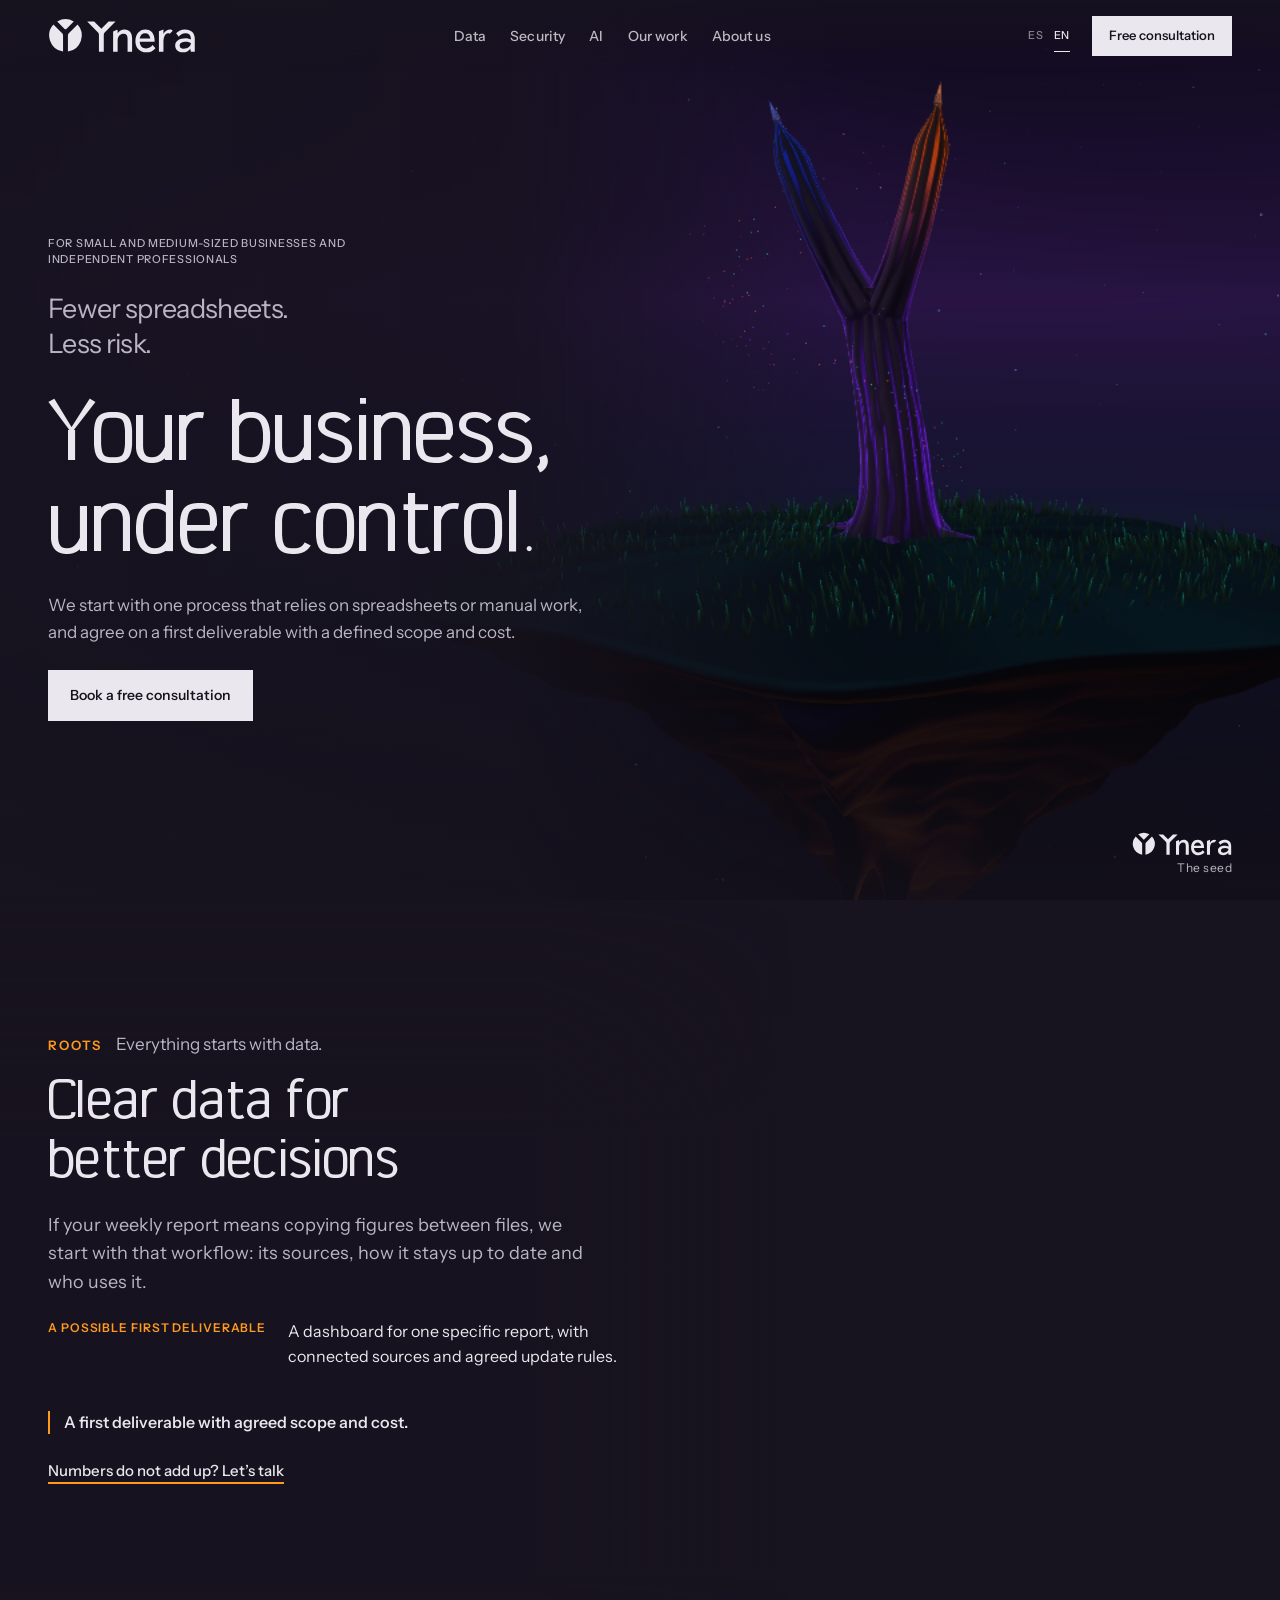
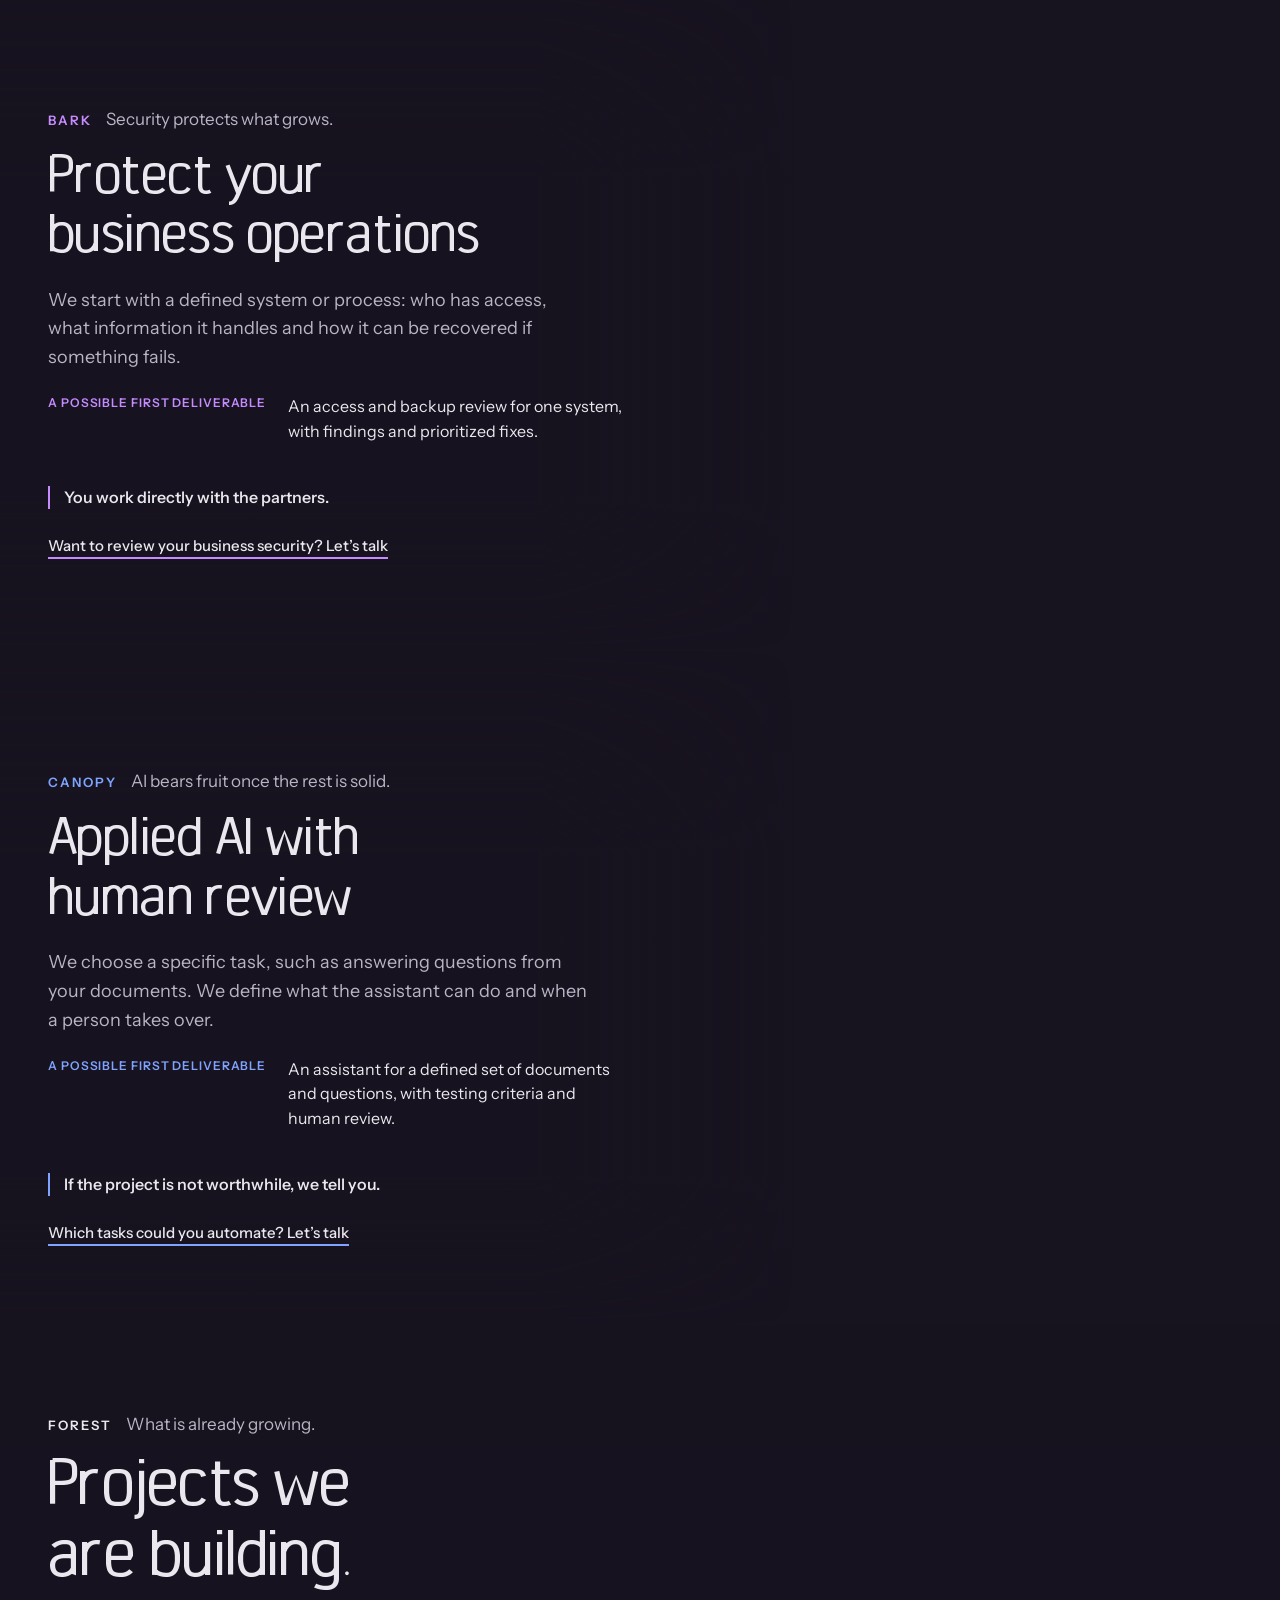
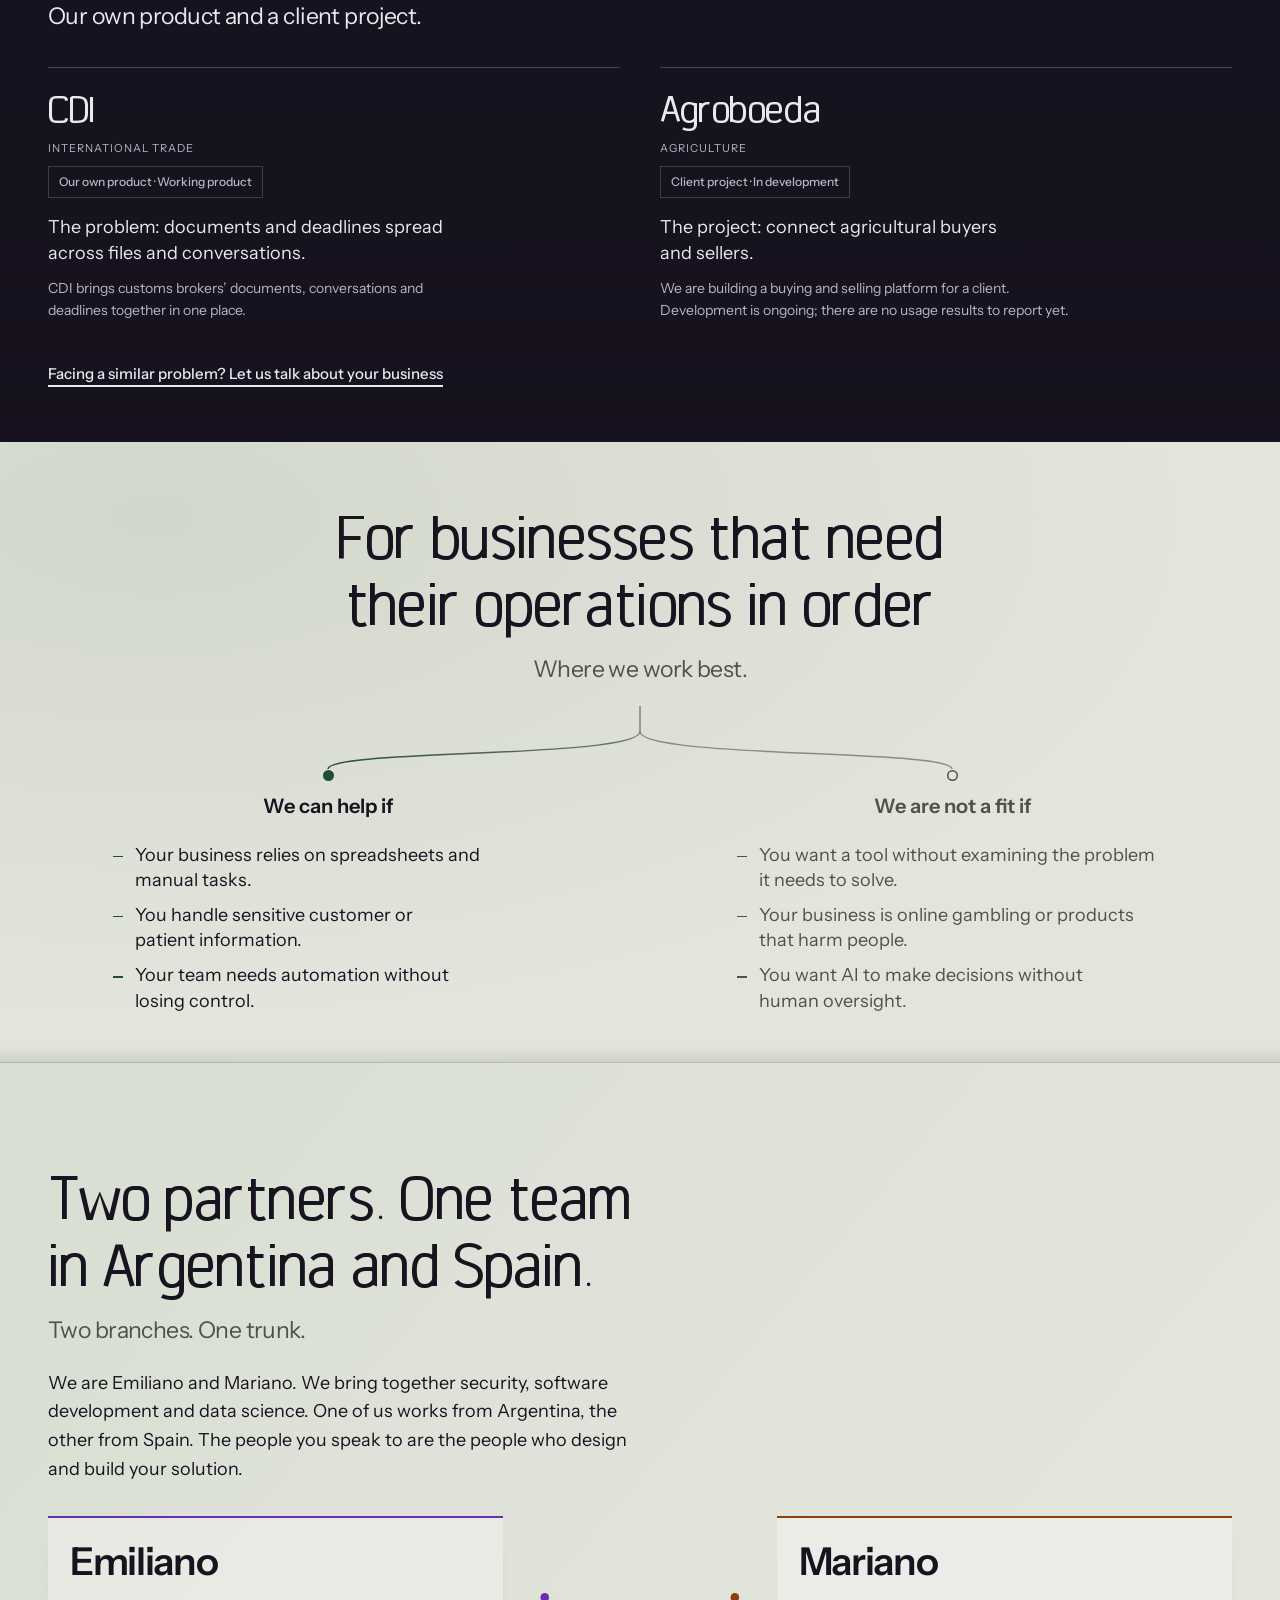
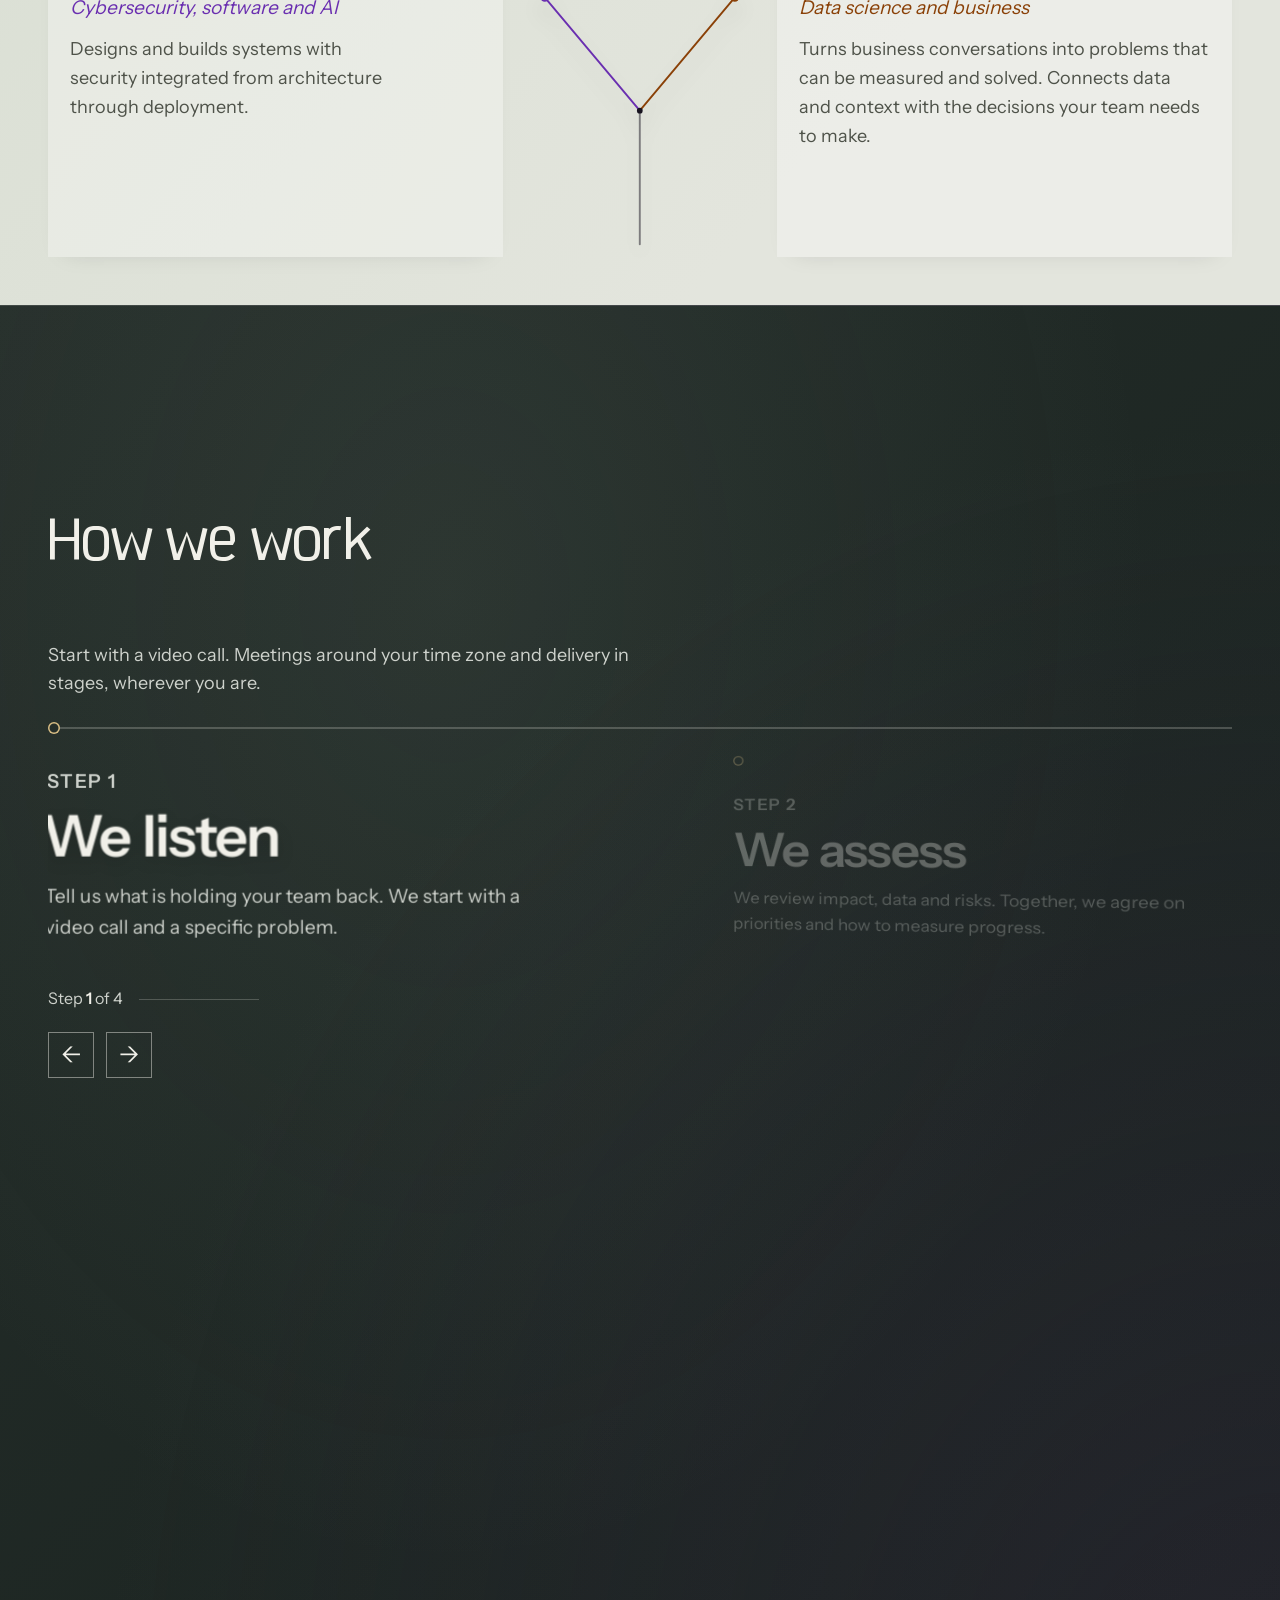
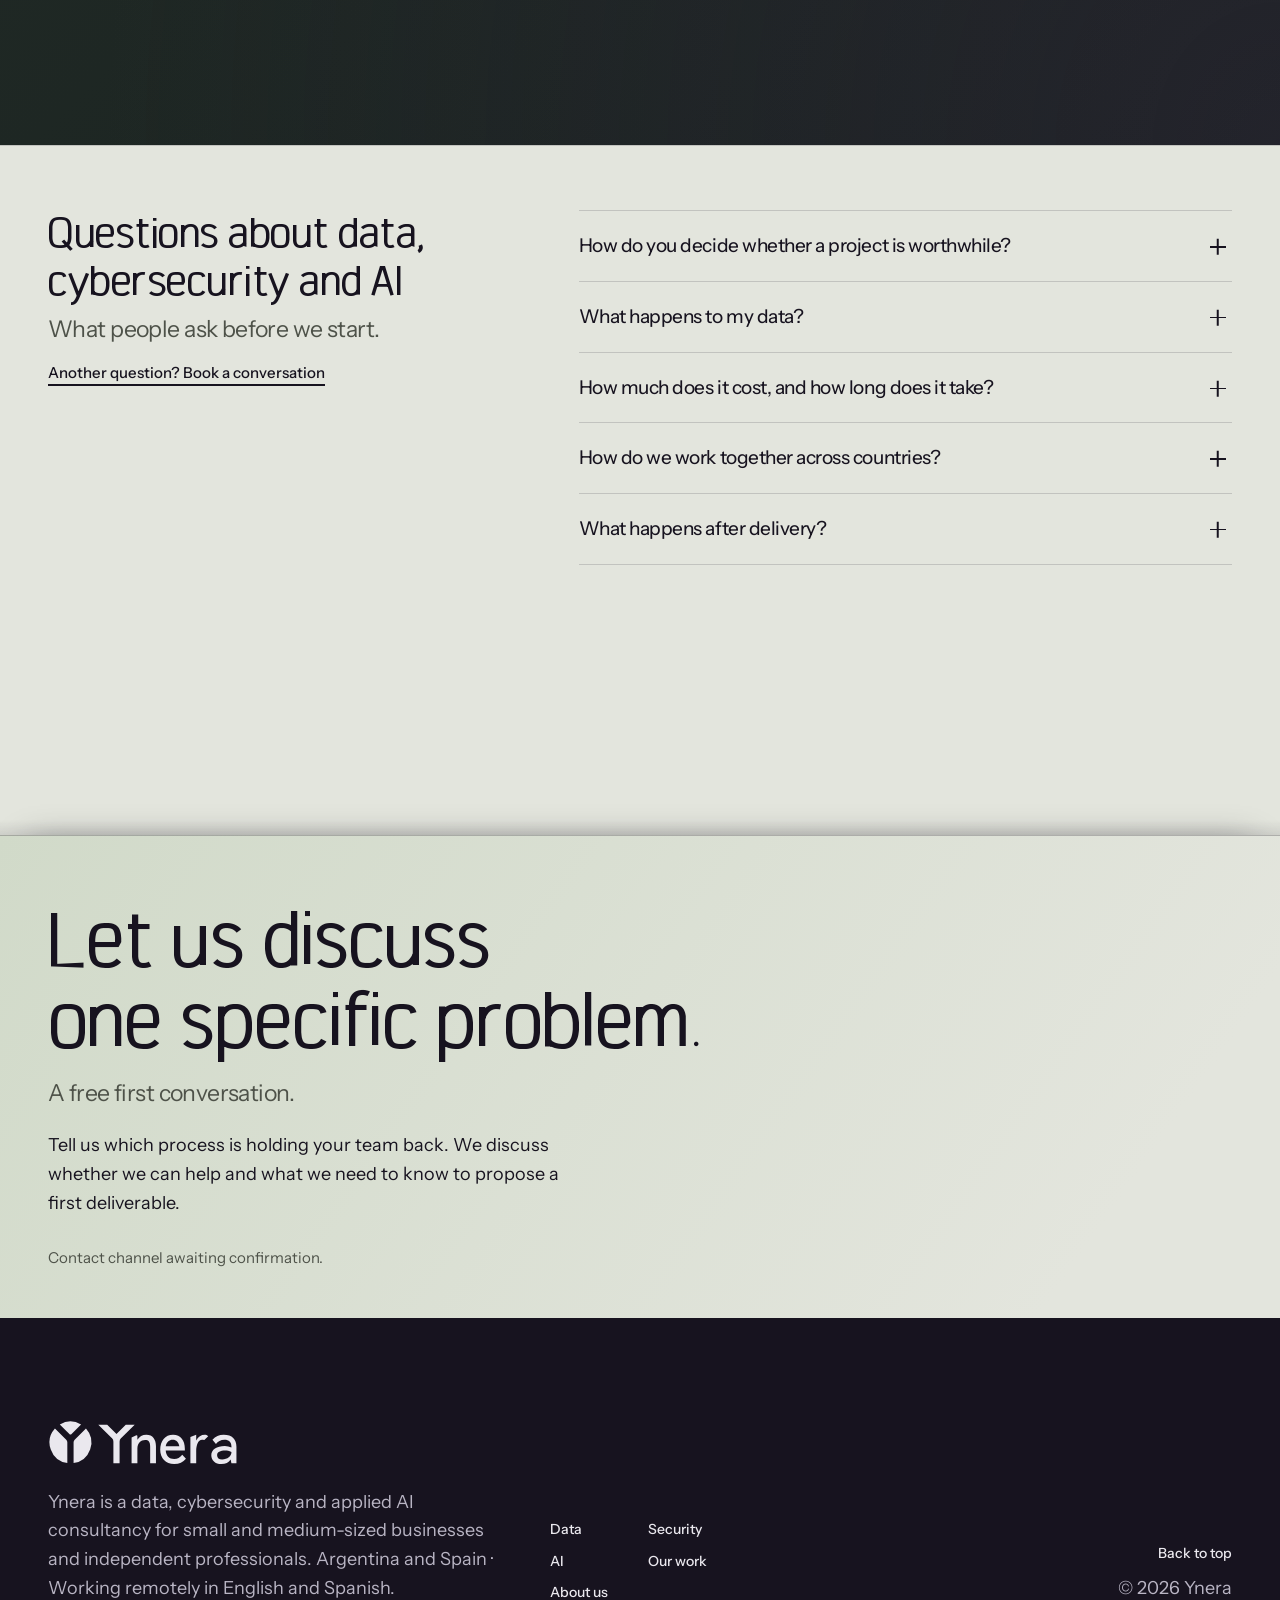
==== en.html @ 9d5bdfd0 "Shorten hero, name the tree metaphor in chapters, improve SEO metadata Hero keeps audience label, he" ====
<!doctype html>
<html lang="en">
<head>
<meta charset="utf-8">
<link rel="preload" href="tree.js?v=entry3" as="script">
<script src="ambience.js?v=3"></script>
<meta name="viewport" content="width=device-width, initial-scale=1, viewport-fit=cover">
<title data-copy="0">Ynera | Data, cybersecurity and AI consultancy for SMEs</title>
<meta name="description" content="Data, cybersecurity and applied AI consultancy for small and medium-sized businesses. A team in Argentina and Spain. Free consultation, in English and Spanish." data-copy="1">
<meta name="robots" content="index, follow, max-image-preview:large">
<meta name="theme-color" content="#17131F">
<meta property="og:type" content="website">
<meta property="og:locale" content="en_GB" data-copy="2">
<meta property="og:locale:alternate" content="es_ES" data-copy="3">
<meta property="og:site_name" content="Ynera">
<meta property="og:title" content="Ynera | Data, cybersecurity and AI consultancy for SMEs" data-copy="4">
<meta property="og:description" content="We connect your data, reduce risks and automate tasks with AI and human review. A team in Argentina and Spain. Free consultation with both partners." data-copy="5">
<meta name="twitter:card" content="summary_large_image">
<meta name="twitter:title" content="Ynera | Data, cybersecurity and AI consultancy for SMEs" data-copy="6">
<meta name="twitter:description" content="We connect your data, reduce risks and automate tasks with AI and human review. A team in Argentina and Spain." data-copy="7">
<link rel="preload" href="fonts/ynera-cauce.woff2?v=1" as="font" type="font/woff2" crossorigin>
<link rel="icon" type="image/svg+xml" href="brand/ynera-favicon.svg?v=d3">
<!-- Datos estructurados sincronizados con las preguntas frecuentes. -->
<script type="application/ld+json">{
  "@context": "https://schema.org",
  "@graph": [
    {
      "@type": [
        "Organization",
        "ProfessionalService"
      ],
      "name": "Ynera",
      "description": "Ynera is a data, cybersecurity and applied artificial intelligence consultancy for small and medium-sized businesses and independent professionals. Two partners, in Argentina and Spain; working remotely in English and Spanish.",
      "knowsLanguage": [
        "es",
        "en"
      ],
      "founder": [
        {
          "@type": "Person",
          "name": "Emiliano",
          "jobTitle": "Cybersecurity, software and AI"
        },
        {
          "@type": "Person",
          "name": "Mariano",
          "jobTitle": "Data science and business"
        }
      ],
      "slogan": "Your business, under control.",
      "areaServed": [
        {
          "@type": "Country",
          "name": "Argentina"
        },
        {
          "@type": "Country",
          "name": "Spain"
        }
      ],
      "knowsAbout": [
        "Data analysis",
        "Automated dashboards and reports",
        "Cybersecurity for small businesses",
        "Access and backup reviews",
        "Applied artificial intelligence",
        "AI assistants with human review",
        "Process automation",
        "Custom software development"
      ],
      "makesOffer": [
        {
          "@type": "Offer",
          "itemOffered": {
            "@type": "Service",
            "name": "Clear data for better decisions",
            "description": "A dashboard for one specific report, with connected sources and agreed update rules."
          }
        },
        {
          "@type": "Offer",
          "itemOffered": {
            "@type": "Service",
            "name": "Protect your business operations",
            "description": "An access and backup review for one system, with findings and prioritized fixes."
          }
        },
        {
          "@type": "Offer",
          "itemOffered": {
            "@type": "Service",
            "name": "Applied AI with human review",
            "description": "An assistant for a defined set of documents and questions, with testing criteria and human review."
          }
        }
      ]
    },
    {
      "@type": "FAQPage",
      "inLanguage": "en",
      "mainEntity": [
        {
          "@type": "Question",
          "name": "How do you decide whether a project is worthwhile?",
          "acceptedAnswer": {
            "@type": "Answer",
            "text": "During the first conversation, we discuss the problem, its impact and the information available. We offer preliminary guidance and agree on what to review before deciding whether to proceed. Technical assessments and their deliverables are scoped and priced separately."
          }
        },
        {
          "@type": "Question",
          "name": "What happens to my data?",
          "acceptedAnswer": {
            "@type": "Answer",
            "text": "We use minimum necessary access and document who can access what before working with your data. Nothing leaves your control without your knowledge, and we do not request data we do not need."
          }
        },
        {
          "@type": "Question",
          "name": "How much does it cost, and how long does it take?",
          "acceptedAnswer": {
            "@type": "Answer",
            "text": "Cost and timing depend on scope. We first understand the problem and gather the information needed, then propose deliverables, cost and timing. Each stage is agreed before work begins."
          }
        },
        {
          "@type": "Question",
          "name": "How do we work together across countries?",
          "acceptedAnswer": {
            "@type": "Answer",
            "text": "Our team is in Argentina and Spain. We work remotely, in English and Spanish, with meetings arranged around your time zone. Before starting, we agree on scope, deliverables, communication channels and access to your systems."
          }
        },
        {
          "@type": "Question",
          "name": "What happens after delivery?",
          "acceptedAnswer": {
            "@type": "Answer",
            "text": "We can keep operating and improving what we build, as we do with our own products, under a separately agreed maintenance plan. If your team prefers to manage it independently, we provide documentation so it can run without relying on us. That has been our approach from the start."
          }
        }
      ]
    }
  ]
}</script>
<link rel="preload" href="fonts/ynera-bifurca.woff2?v=2" as="font" type="font/woff2" crossorigin>
<style>
/* Sistema tipográfico: Bifurca Display original en titulares; Instrument Sans OFL
   para lectura y controles; Piazzolla italic sólo en la anotación botánica. */
@font-face{font-family:"Piazzolla";src:url(fonts/piazzolla.woff2) format("woff2");font-weight:100 900;font-style:normal;font-display:swap}
@font-face{font-family:"Piazzolla";src:url(fonts/piazzolla-italic.woff2) format("woff2");font-weight:100 900;font-style:italic;font-display:swap}
/* Color (código de marca §4): la escena es de noche; desde la lámina VI la página es papel.
   Tinta y musgo salen de la isla de tree.js; las tres áreas tienen versión de noche (la de la escena) y de día (sobre papel). */
:root{
  color-scheme: light;
  --tinta:#17131F;        /* piedra de la isla: texto sobre papel, noche de la escena, pie */
  --tinta-2:#231D2F;
  --papel:#E3E5DD;        /* liquen: papel de las láminas VI–XI */
  --papel-2:#D3D7CB;      /* liquen hondo: superficies (lectura del test, ficha del diagnóstico) */
  --musgo:#1E4D3A;        /* musgo de la isla: acción sobre papel */
  --gris:#4E5249;         /* texto secundario sobre papel (6,3:1) */
  --linea:rgb(23 19 31/.16);
  --luz:#EAE8EE;          /* texto sobre la noche */
  --luz-2:#B9B5C4;
  /* áreas, versión de día (≥ 5:1 sobre papel) */
  --root:#8A4108; --bark:#6A2FB0; --leaf:#2544C4;
  /* nombres heredados que lee motion.js */
  --bone:currentColor; --cyan:var(--musgo);
  --f:"Instrument Sans", Arial, sans-serif;
  --display:"Ynera Bifurca", Georgia, serif;
  --measure:34em;
  --g:clamp(16px,4vw,48px);
  --ease:cubic-bezier(.16,1,.3,1);
  --ui:cubic-bezier(.2,.8,.2,1);
}
/* dentro de la escena, las áreas usan los colores que renderiza tree.js (aclarados para texto) */
.story{--root:#FF9A1F;--bark:#C58BFF;--leaf:#7FA4FF;--bone:var(--luz)}
*{box-sizing:border-box}
html{-webkit-text-size-adjust:100%}
body{margin:0;background:var(--tinta);color:var(--tinta);font:400 18px/1.55 var(--f);word-spacing:.03em;font-variant-numeric:oldstyle-nums proportional-nums;font-kerning:normal;font-optical-sizing:auto;text-rendering:optimizeLegibility;hanging-punctuation:first allow-end;-webkit-font-smoothing:antialiased;overflow-x:hidden}
img{max-width:100%;display:block}
a{color:inherit}
p{margin:0}
p,dd,li,summary,blockquote{text-wrap:pretty}
h1,h2,h3{margin:0;font-family:var(--f);font-weight:560;letter-spacing:-.012em;word-spacing:.05em;line-height:1.02;text-wrap:balance;font-variant-numeric:lining-nums}
:focus-visible{outline:2px solid var(--focus);outline-offset:3px}
/* foco visible en los dos mundos: luz sobre la noche, tinta sobre el papel */
:root{--focus:var(--tinta)} .story,.nav,footer,.mbar{--focus:var(--luz)} html.on-paper .nav,html.on-paper .mbar{--focus:var(--tinta)}
::selection{background:var(--musgo);color:var(--papel)}
.wrap{max-width:1360px;margin-inline:auto;padding-inline:var(--g)}
.mono{font:inherit}
.num{font-variant-numeric:lining-nums tabular-nums}

/* ---------- NAV ---------- */
.nav{position:fixed;inset:0 0 auto;z-index:40;padding-top:env(safe-area-inset-top,0px);color:var(--luz);background:linear-gradient(to bottom,rgb(23 19 31/.8),rgb(23 19 31/0));transition:background-color .35s,color .35s,box-shadow .35s}
.nav.solid,html:not(.js) .nav{background:var(--tinta)}
html.on-paper .nav{background:var(--papel);color:var(--tinta);box-shadow:0 1px 0 var(--linea)}
.nav-in{display:flex;align-items:center;justify-content:space-between;gap:16px;padding-block:16px}
.brand{text-decoration:none;font:700 25px/1 var(--f);letter-spacing:-.01em;font-variation-settings:"opsz" 30}
.nav-mid{display:flex;gap:30px}
.nav-mid a{text-decoration:none;font:500 16px/1 var(--f);opacity:.78;transition:opacity .2s}
.nav-mid a:hover{opacity:1;text-decoration:underline;text-underline-offset:5px;text-decoration-thickness:1px}
.btn{display:inline-flex;align-items:center;justify-content:center;font:620 16px/1.1 var(--f);text-decoration:none;padding:15px 22px;border:1.5px solid currentColor;transition:background-color .2s,color .2s,border-color .2s}
/* noche: botón lleno en luz */
.btn-fill{background:var(--luz);border-color:var(--luz);color:var(--tinta)}
.btn-fill:hover{background:#fff;border-color:#fff}
.btn-line:hover{background:var(--luz);border-color:var(--luz);color:var(--tinta)}
/* papel: botón lleno en musgo */
.sec .btn-fill,html.on-paper .nav .btn-fill,html.on-paper .mbar .btn-fill{background:var(--musgo);border-color:var(--musgo);color:var(--papel)}
.sec .btn-fill:hover,html.on-paper .nav .btn-fill:hover,html.on-paper .mbar .btn-fill:hover{background:var(--tinta);border-color:var(--tinta)}
.sec .btn-line:hover,html.on-paper .mbar .btn-line:hover{background:var(--tinta);border-color:var(--tinta);color:var(--papel)}
.nav .btn{padding:11px 16px;font-size:15px}
.ctx{align-self:flex-start;display:inline-block;font:500 18px/1.4 var(--f);text-decoration:underline;text-decoration-color:var(--c,currentColor);text-decoration-thickness:1.5px;text-underline-offset:6px;transition:text-decoration-thickness .2s}
.ctx:hover{text-decoration-thickness:3px}

/* ---------- STORY: la escena de noche ---------- */
.story{position:relative;background:var(--tinta);color:var(--luz)}
.plate{position:sticky;top:0;height:100vh;height:100svh;z-index:0;overflow:hidden;background:radial-gradient(60% 50% at 70% 45%,#2a2040,var(--tinta))}
.plate-in{position:absolute;inset:0}
#tree{position:absolute;inset:0;width:100%;height:100%;display:block}
.plate::after{content:"";position:absolute;inset:0;pointer-events:none;background:linear-gradient(90deg,rgb(23 19 31/.88) 0,rgb(23 19 31/.5) 30%,rgb(23 19 31/0) 56%),linear-gradient(0deg,rgb(23 19 31/.55),rgb(23 19 31/0) 22%)}
/* pie de figura de la escena: marca y parte del árbol que se ve (con su área) */
.fig{position:absolute;right:var(--g);bottom:24px;z-index:2;display:grid;justify-items:end;gap:4px;pointer-events:none;text-align:right}
.fig i{font:italic 400 20px/1.2 var(--f)}
.fig span{font:400 16px/1.3 var(--f);color:var(--luz-2)}
#labels{position:absolute;inset:0;pointer-events:none;z-index:1}
.tag3d{position:absolute;left:0;top:0;white-space:nowrap;color:var(--luz);opacity:0;padding:5px 9px;font:italic 400 16px/1 var(--f);background:rgb(23 19 31/.6);translate:-50% 0;will-change:transform}
.no-webgl .plate{background:radial-gradient(60% 50% at 70% 45%,#2a2040,var(--tinta))}
html.js #tree{opacity:0;transition:opacity .9s var(--ease)}
html.js.tree-ready #tree{opacity:1}

.chapters{position:relative;z-index:1;margin-top:-100vh;margin-top:-100svh;padding-left:var(--g);padding-right:var(--g);pointer-events:none}
.chap *{pointer-events:auto}
.chap{min-height:100vh;min-height:100svh;display:flex;flex-direction:column;justify-content:center;gap:22px;padding-block:120px 64px;max-width:580px}
.chap h2{font-size:clamp(36px,3.5vw,54px)}
.chap .lede{color:var(--luz-2);max-width:30em}
.chap .lede.poem,.sec .lede.poem{font:320 clamp(21px,1.8vw,26px)/1.28 var(--f);letter-spacing:-.005em;text-wrap:balance}
.chap .lede.poem{color:var(--luz);margin-top:-10px}
.kicker{display:flex;flex-wrap:wrap;align-items:baseline;gap:4px 14px;margin:0 0 -8px;font:400 17px/1.35 var(--f);color:var(--luz-2)}
.kicker b{font:620 13px/1.35 var(--f);letter-spacing:.16em;text-transform:uppercase;color:var(--c,var(--luz))}
.did{display:grid;grid-template-columns:auto 1fr;gap:12px 22px;margin:0}
.did dt{font:620 17px/1.45 var(--f);color:var(--c,inherit)}
.did dd{margin:0;font-size:17px;line-height:1.5;color:var(--luz)}

/* ---------- HERO ---------- */
.chap.hero{max-width:860px;position:relative}
.chap.hero .chap-card{transform:translate3d(0,calc((1 - var(--out,1)) * -90px),0);opacity:calc(.15 + var(--out,1) * .85)}
/* Una voz para el problema; otra, propia, para el crecimiento. */
.hero-title{display:grid;gap:0;font-size:clamp(52px,6.8vw,96px);line-height:1.04;letter-spacing:-.025em;word-spacing:normal;font-weight:400;font-synthesis:none}
.hero-title .ln{display:block}
.hero-title .ln:nth-child(-n+2){font:450 clamp(22px,2.1vw,30px)/1.25 var(--f);letter-spacing:-.02em}
.hero-title .ln:nth-child(2){margin-bottom:26px}
.hero-title .ln:nth-child(n+3)>span{font-weight:400}
.grow-word{font:inherit;color:inherit}
.chap .lede.hero-lede{color:var(--luz-2);max-width:31em;font-size:clamp(18px,1.3vw,20px);line-height:1.55}
.chap .cta-row{display:flex;flex-wrap:wrap;gap:12px}
.micro{color:var(--luz-2);font-size:16px;line-height:1.5;max-width:34em}
.hero-in{animation:fadein .9s var(--ease) var(--d,0s) both}
@keyframes fadein{from{opacity:0}to{opacity:1}}
html.lenis,html.lenis body{height:auto}
.lenis.lenis-smooth{scroll-behavior:auto!important}

/* ---------- II–V: velo de lectura sobre la escena ---------- */
.chap:not(.hero){position:relative}
.chap:not(.hero)::before{content:"";position:absolute;top:0;bottom:0;left:calc(-1 * var(--g));width:100vw;z-index:-1;pointer-events:none;background:linear-gradient(90deg,rgb(23 19 31/.74) 0 42%,rgb(23 19 31/0) 62%)}
#raices::before{-webkit-mask-image:linear-gradient(180deg,transparent,#000 35%);mask-image:linear-gradient(180deg,transparent,#000 35%)}
/* V: los tres productos, sin tarjetas */
#bosque{max-width:620px;gap:22px}
.forest{display:grid;gap:20px;margin:6px 0 4px}
.case{display:grid;grid-template-columns:minmax(0,8.5em) minmax(0,1fr);gap:2px 22px;align-items:baseline}
.case h3{grid-column:1;grid-row:1;font-size:28px;font-weight:700;letter-spacing:-.01em}
.case .sector{grid-column:1;grid-row:2;font-style:italic;color:var(--luz-2);font-size:16px;line-height:1.35}
.case .res{grid-column:2;grid-row:1;color:var(--luz);font-size:18px;line-height:1.4}
.case .desc{grid-column:2;grid-row:2;color:var(--luz-2);font-size:16px;line-height:1.45}

/* la escena se funde en la noche al final */
.story::after{content:"";position:absolute;left:0;right:0;bottom:0;height:25vh;z-index:0;pointer-events:none;background:linear-gradient(180deg,rgb(23 19 31/0),rgb(23 19 31/.55) 50%,var(--tinta))}

/* ---------- VI–XI: láminas en papel ---------- */
.sec{position:relative;background:var(--papel);color:var(--tinta);padding-block:clamp(88px,9vw,150px) clamp(64px,7vw,112px)}
.h2s{font-size:clamp(38px,4.3vw,66px);max-width:15em}
.big{font-size:clamp(54px,8.4vw,132px);line-height:.94;font-weight:280;letter-spacing:-.025em}
.sec .lede{margin-top:22px;max-width:var(--measure);font-size:clamp(18px,1.3vw,19px)}
.sec .lede.poem{margin-top:14px;color:var(--gris);max-width:24em;font-size:clamp(22px,1.9vw,28px)}
.draw path{stroke-dasharray:none}

/* VI · Para quién: la bifurcación */
.fork{text-align:center}
.fork .h2s{max-width:14em;margin-inline:auto}
.fork .lede.poem{margin-inline:auto}
.fork-y{display:block;width:100%;height:clamp(90px,10vw,150px);margin-top:36px;overflow:visible}
.fork-y path{fill:none;stroke-width:1.5}
.fork-cols{display:grid;grid-template-columns:minmax(0,1fr) minmax(0,1fr);gap:0 clamp(24px,5vw,80px);text-align:left}
.fork-col{display:grid;gap:14px;align-content:start;width:min(100%,430px);justify-self:center}
.fork-hd{display:flex;flex-direction:column;align-items:center;gap:12px;text-align:center;font:620 20px/1.3 var(--f)}
.fork-hd::before{content:"";width:11px;height:11px;border-radius:50%;background:var(--musgo)}
.fork-col.no .fork-hd{color:var(--gris)}
.fork-col.no .fork-hd::before{background:var(--papel);box-shadow:inset 0 0 0 1.5px var(--gris)}
.fork-col ul{list-style:none;margin:10px 0 0;padding:0;display:grid;gap:14px}
.fork-col li{font-size:clamp(18px,1.4vw,20px);line-height:1.4;padding-left:22px;position:relative}
.fork-col li::before{content:"";position:absolute;left:0;top:.72em;width:10px;height:1.5px;background:var(--musgo)}
.fork-col.no li{color:var(--gris)}
.fork-col.no li::before{background:var(--gris)}

/* VIII · Nosotros: dos ramas, un mismo tronco */
.duo{display:grid;grid-template-columns:minmax(0,1fr) clamp(160px,17vw,240px) minmax(0,1fr);gap:clamp(16px,2vw,32px);margin-top:clamp(48px,6vw,88px);align-items:start}
.person{display:grid;gap:12px;align-content:start;padding-top:clamp(8px,2.4vw,34px)}
.person.l{text-align:right;justify-items:end}
.person h3{font-size:clamp(34px,3vw,46px);font-weight:600}
.person .role{font-style:italic;color:var(--c);font-size:19px}
.person p{color:var(--gris);max-width:23em}
.duo-y svg{display:block;width:100%;height:auto;overflow:visible}
.duo-y path{fill:none;stroke-width:2;stroke-linecap:round}
.duo-y circle{fill:var(--c)}
.duo-tag{display:none}
.photo{margin:0;width:min(100%,280px);aspect-ratio:1;overflow:hidden}
.photo img{width:100%;height:100%;object-fit:cover}
.motto{margin-top:clamp(36px,4vw,56px);text-align:center;font:320 clamp(28px,3vw,46px)/1.15 var(--f);letter-spacing:-.012em}

/* IX · How we work (secuencia real: 1–4) */
#proceso .h2s{margin-bottom:clamp(40px,5vw,72px)}
.steps{position:relative;display:grid;grid-template-columns:repeat(4,minmax(0,1fr));gap:0 clamp(20px,2.4vw,40px);margin:0;padding:0;list-style:none}
.steps::before,.grow{content:"";position:absolute;left:5px;right:0;top:5px;height:1.5px;background:rgb(23 19 31/.18)}
.grow{background:var(--tinta);clip-path:inset(-6px calc((1 - var(--k,1)) * 100%) -6px 0)}
.step{position:relative;display:grid;gap:10px;align-content:start;padding-top:36px;min-width:0}
.node{position:absolute;left:0;top:0;width:12px;height:12px;border-radius:50%;background:var(--tinta);box-shadow:inset 0 0 0 1.5px var(--tinta);transition:background-color .35s}
html.js .steps:not(.done) .step:not(.on) .node{background:var(--papel)}
.step-n{font:600 17px/1 var(--f);font-variant-numeric:lining-nums;color:var(--gris)}
.step h3{font-size:clamp(26px,2.1vw,34px);hyphens:none;-webkit-hyphens:none;overflow-wrap:normal}
.step p{color:var(--gris);font-size:17px}

/* X · FAQ: aquí sí hay filete, separa objetos que se abren */
.faq{display:grid;grid-template-columns:minmax(0,5fr) minmax(0,7fr);gap:clamp(24px,5vw,80px);align-items:start}
.faq-side{position:sticky;top:110px;display:grid;gap:24px;align-content:start}
.faq-side .h2s{font-size:clamp(34px,3.2vw,50px)}
.faq-side .lede.poem{margin-top:-8px}
details{border-bottom:1px solid var(--linea)}
details:first-child{border-top:1px solid var(--linea)}
summary{position:relative;list-style:none;cursor:pointer;padding:22px 48px 22px 0;font:560 clamp(19px,1.45vw,21px)/1.35 var(--f);text-wrap:balance}
summary::-webkit-details-marker{display:none}
summary::before,summary::after{content:"";position:absolute;right:6px;top:50%;width:16px;height:1.5px;background:var(--tinta);transition:transform .22s var(--ui),background-color .22s}
summary::before{transform:rotate(90deg)}
details[open] summary::before{transform:rotate(0)}
details[open] summary::after,details[open] summary::before{background:var(--musgo)}
details[open].closing summary::before{transform:rotate(90deg)}
details p{color:var(--gris);padding-bottom:24px;max-width:var(--measure);overflow:hidden}

/* XI · Cierre */
.close .lede{max-width:30em}
.offer{margin-top:clamp(48px,6vw,80px);background:var(--papel-2);display:grid;grid-template-columns:minmax(0,1fr) minmax(0,1fr);gap:0 clamp(24px,4vw,64px);padding:clamp(24px,3.4vw,48px)}
.offer-hd{grid-column:1/-1;display:flex;flex-wrap:wrap;align-items:baseline;gap:6px 16px;margin-bottom:clamp(24px,3vw,36px)}
.offer-hd strong{font:600 clamp(26px,2.2vw,32px)/1.1 var(--f);letter-spacing:-.01em}
.offer-hd .free{font:600 19px/1.2 var(--f);color:var(--musgo)}
.offer-col{display:grid;gap:14px;align-content:start}
.col-h{font:620 17px/1.4 var(--f);margin:0}
.offer-col ul{margin:0;padding:0;list-style:none;display:grid;gap:12px}
.offer-col li{display:flex;gap:12px;line-height:1.45;font-size:18px}
.offer-col li small{display:block;color:var(--gris);font-size:16px;margin-top:2px}
.offer-col .inc li::before{content:"";flex:none;width:12px;height:6px;margin-top:.45em;border-left:2px solid var(--musgo);border-bottom:2px solid var(--musgo);transform:rotate(-45deg)}
.offer-col .doc li::before{content:"";flex:none;width:10px;height:1.5px;margin-top:.8em;background:var(--tinta)}
.offer-ft{grid-column:1/-1;margin-top:clamp(28px,3vw,40px);display:flex;flex-wrap:wrap;align-items:center;gap:16px 24px}
.offer-ft .cta-row{display:flex;flex-wrap:wrap;gap:12px}
.offer-note{color:var(--gris);font-size:16px;max-width:40em}

/* barra móvil */
.mbar{display:none}
@media (max-width:980px){
  .mbar{display:flex;gap:8px;position:fixed;left:0;right:0;bottom:0;z-index:45;padding:10px 12px calc(10px + env(safe-area-inset-bottom,0px));background:var(--tinta);color:var(--luz);transform:translateY(110%);transition:transform .35s var(--ui),background-color .35s}
  html.on-paper .mbar{background:var(--papel);color:var(--tinta);box-shadow:0 -1px 0 var(--linea)}
  .mbar.on{transform:none}
  .mbar .btn{padding:14px;font-size:16px}
  .mbar .btn-fill{flex:1}
  .mbar .btn-line{flex:none}
}

/* ---------- PIE: vuelve la noche, el suelo de las raíces ---------- */
footer{position:relative;background:var(--tinta);color:var(--luz);padding-block:clamp(72px,8vw,120px) clamp(40px,5vw,64px)}
.foot{display:grid;grid-template-columns:minmax(0,5fr) minmax(0,4fr) minmax(0,3fr);gap:40px clamp(24px,4vw,64px);align-items:end}
.foot-sig{display:grid;gap:10px;justify-items:start}
.foot-sym{width:64px;height:auto;display:block;margin-bottom:14px}
.foot-sig .specimen{font:italic 400 clamp(22px,2vw,28px)/1.2 var(--f)}
.foot-sig p:not(.specimen){color:var(--luz-2);max-width:26em}
.foot-links{display:grid;grid-template-columns:repeat(2,max-content);gap:12px 40px;align-content:end}
.foot-links a,.foot-meta a{text-decoration:none;color:var(--luz);font:500 17px/1.4 var(--f)}
.foot-links a:hover,.foot-meta a:hover{text-decoration:underline;text-underline-offset:5px}
.foot-meta{display:grid;gap:10px;justify-items:end;text-align:right;color:var(--luz-2)}

/* ---------- RESPONSIVE ---------- */
@media (max-width:980px){
  .nav-mid{display:none}
  .plate::after{background:linear-gradient(180deg,rgb(23 19 31/0) 35%,rgb(23 19 31/.85) 80%)}
  .chap.hero{max-width:none;padding-block:28svh 16px}
  .hero-title{font-size:clamp(32px,9.9vw,58px);line-height:1}
  .chap.hero .chap-card{gap:12px}
  .chap.hero .cta-row{gap:10px}
  .chap.hero .cta-row .btn{padding:14px 18px}
  .chap.hero .hero-lede{font-size:17px;line-height:1.5}
  .fig{display:none}
  #labels{display:none}
  .chap{max-width:none;justify-content:flex-start;padding-block:56svh 40px}
  .chap:not(.hero){padding-top:62svh}
  .chap:not(.hero)::before{background:linear-gradient(180deg,rgb(23 19 31/0) 45%,rgb(23 19 31/.55) 62%,rgb(23 19 31/.72) 100%)}
  #raices::before{-webkit-mask-image:none;mask-image:none}
  #bosque{max-width:none}
  .chap-card{background:linear-gradient(180deg,rgb(23 19 31/0) 0,rgb(23 19 31/.5) 90px,rgb(23 19 31/.68) 220px,rgb(23 19 31/.74) 100%);padding:64px 18px 26px;margin-inline:calc(-1 * var(--g));display:grid;gap:20px;text-shadow:0 1px 14px rgb(23 19 31/.9),0 0 2px rgb(23 19 31/.8)}
  .chap.hero .chap-card{padding-top:10px}
  .chap-card .btn{text-shadow:none}
  .case{grid-template-columns:minmax(0,7em) minmax(0,1fr);gap:2px 14px}
  body{padding-bottom:76px}
  .faq{grid-template-columns:1fr}
  .faq-side{position:static}
  .duo{grid-template-columns:1fr;gap:28px}
  .duo-y{order:-1;width:150px;justify-self:center;position:relative}
  .duo-tag{display:block;position:absolute;top:23.7%;transform:translateY(-50%);font:italic 400 16px/1 var(--f);color:var(--c)}
  .duo-tag.l{right:calc(94% + 12px)}
  .duo-tag.r{left:calc(94% + 12px)}
  .person.l{text-align:left;justify-items:start}
  .duo .person.r{padding-top:8px}
  .steps{grid-template-columns:1fr;gap:36px;padding-left:34px}
  .steps::before,.grow{left:5px;right:auto;top:5px;bottom:0;width:1.5px;height:auto}
  .grow{clip-path:inset(0 -2px calc((1 - var(--k,1)) * 100%) -2px)}
  .step{padding-top:0}
  .node{left:-34px;top:.2em}
  .offer{grid-template-columns:1fr;gap:28px 0}
  .offer-hd,.offer-ft{margin:0}
  .foot{grid-template-columns:1fr 1fr}
  .foot-sig{grid-column:1/-1}
  .foot-meta{justify-items:start;text-align:left}
}
@media (min-width:981px){ .chap-card{display:contents} .chap.hero .chap-card{display:flex;flex-direction:column;gap:26px} }
@media (max-width:640px){
  body{font-size:17px}
  p,dd,li,summary{hyphens:none;-webkit-hyphens:none}
  .did{grid-template-columns:1fr;gap:4px}
  .did dd+dt{margin-top:10px}
  .fork-cols{grid-template-columns:1fr 1fr;gap:0 16px}
  .fork-col{display:contents}
  .fork-col .fork-hd{grid-row:1;grid-column:1;font-size:18px}
  .fork-col.no .fork-hd{grid-column:2}
  .fork-col ul{grid-column:1/-1;grid-row:2;margin-top:28px}
  .fork-col.no ul{grid-row:3;margin-top:36px}
  .fork-y{height:84px}
  .reading-body{grid-template-columns:112px minmax(0,1fr);gap:18px}
  .spec{width:112px}
  .foot{grid-template-columns:1fr}
  .foot-links{grid-template-columns:repeat(2,minmax(0,1fr))}
}

/* ---------- MOVIMIENTO (motion.js) ----------
   Todo estado apilado vive bajo html.motion, que solo agrega motion.js cuando arranca
   (nunca con prefers-reduced-motion). Sin JS: página estática completa. */
@media (min-width:981px){ html.motion .chap:not(.hero)::before{-webkit-mask-image:linear-gradient(180deg,transparent,#000 30%,#000 78%,transparent);mask-image:linear-gradient(180deg,transparent,#000 30%,#000 78%,transparent)} }
/* ritmo de la bajada (html.pins, solo escritorio): VI sube como una hoja sobre la escena · VIII cubre a VII ·
   IX carrusel horizontal pinneado · XI cubre a X. Solo se anima transform y opacity. */
html.motion .sec.slide,#para-quien{z-index:2}
html.motion.pins .sec.under{z-index:1;padding-bottom:30vh}
html.motion.pins .sec.under.pinning{position:sticky;top:var(--st,0px)}
html.motion.story-off .plate{visibility:hidden}
html.motion.pins .sec.under.gone,html.motion.pins .sec.under.measure{position:relative!important;top:auto!important}
html.motion.pins .sec.under.gone{visibility:hidden}
/* la hoja de abajo se oscurece apenas, como papel a la sombra de la que entra */
.sec-veil{position:absolute;inset:0;z-index:6;background:#8E9387;opacity:0;pointer-events:none}
.sec-edge{position:absolute;left:0;right:0;top:0;height:0;z-index:5;pointer-events:none}
html.motion .sec.slide .sec-edge::before,#para-quien .sec-edge::before{content:"";position:absolute;left:0;right:0;bottom:0;height:60px;background:linear-gradient(0deg,rgb(23 19 31/.28),rgb(23 19 31/0))}
.plate-veil{position:absolute;inset:0;z-index:3;background:var(--tinta);opacity:0;pointer-events:none}
html.motion.pins .plate.hold,html.motion.pins #bosque.hold{will-change:transform}
html.motion.pins .plate.hold .plate-veil,html.motion.pins .sec.under.pinning>.sec-veil{will-change:opacity}

/* IX · carrusel horizontal pinneado (escritorio) */
html.motion.carousel #proceso{height:calc(100vh + var(--cdist,0px));height:calc(100svh + var(--cdist,0px));padding:0;overflow-x:clip}
html.motion.carousel #proceso.pinning>.wrap{position:sticky}
html.motion.carousel #proceso>.wrap{top:0;height:100vh;height:100svh;display:flex;flex-direction:column;justify-content:center;padding-top:var(--navh,74px)}
html.motion.carousel .car-view{-webkit-mask-image:linear-gradient(90deg,#000 0,#000 84%,transparent);mask-image:linear-gradient(90deg,#000 0,#000 84%,transparent)}
html.motion.carousel #proceso .h2s{margin-bottom:clamp(28px,5vh,56px)}
.car-track{position:relative;display:flex;align-items:flex-start;gap:clamp(40px,4vw,72px);width:max-content}
html.motion.carousel #proceso .car-track.car-live{will-change:transform}
html.motion.carousel .steps{grid-template-columns:repeat(4,min(56vw,820px));gap:0 clamp(40px,4vw,72px);flex:none}
html.motion.carousel .step{gap:16px;padding-top:50px;padding-right:4vw}
html.motion.carousel .step>.step-n{font-size:19px}
html.motion.carousel .step>h3,html.motion.carousel .step>p{opacity:var(--vis,1)}
html.motion.carousel .step h3{font-size:clamp(44px,4.4vw,64px);hyphens:manual;-webkit-hyphens:manual;overflow-wrap:normal}
html.motion.carousel .step p{font-size:clamp(19px,1.45vw,21px);max-width:26em}
html.motion.carousel .grow{clip-path:none;transform:scaleX(0);transform-origin:0 50%}
.car-ind{display:none}
html.motion.carousel .car-ind{display:flex;align-items:center;gap:16px;margin-top:clamp(28px,5vh,56px);color:var(--gris);font-size:16px}
.car-ind b{font-weight:600;color:var(--tinta);font-variant-numeric:lining-nums}
.car-ind i{display:block;width:120px;height:1.5px;background:rgb(23 19 31/.15);position:relative;overflow:hidden}
.car-ind i::after{content:"";position:absolute;inset:0;background:var(--tinta);transform:scaleX(var(--cp,0));transform-origin:0 50%}
/* IX en celular: carrusel táctil con scroll-snap */
@media (max-width:980px){
  .car-track{display:block;width:auto}
  html.motion .steps{display:flex;overflow-x:auto;scroll-snap-type:x mandatory;overscroll-behavior-x:contain;gap:16px;margin-inline:calc(-1 * var(--g));padding:0 var(--g) 6px;scroll-padding-inline:var(--g);scrollbar-width:none}
  html.motion .steps:not(.at-end){-webkit-mask-image:linear-gradient(90deg,#000 78%,transparent 97%);mask-image:linear-gradient(90deg,#000 78%,transparent 97%)}
  html.motion .steps::-webkit-scrollbar{display:none}
  html.motion .steps::before,html.motion .steps .grow{display:none}
  html.motion .step{flex:0 0 86%;scroll-snap-align:start;padding-top:32px}
  html.motion .step h3{hyphens:manual;-webkit-hyphens:manual;overflow-wrap:normal}
  html.motion .step::after{content:"";position:absolute;left:20px;right:-16px;top:5px;height:1.5px;background:rgb(23 19 31/.18)}
  html.motion .step:last-child::after{right:0}
  html.motion .node{left:0;top:0}
  html.motion .car-ind{display:flex;align-items:center;gap:14px;margin-top:22px;color:var(--gris);font-size:16px}
}
/* índice: el nav y la línea de progreso alcanzan; sin rail de numerales */
.rail,.nav-lam{display:none!important}
.nav-prog{display:none;position:absolute;left:0;right:0;bottom:0;height:2px;transform-origin:0 50%;transform:scaleX(0);background:currentColor;opacity:.6}
@media (max-width:980px){ .nav-prog{display:block} }

@media (prefers-reduced-motion:reduce){
  *,*::before,*::after{transition:none!important;animation:none!important}
}
</style>
<link rel="stylesheet" href="typography.css?v=finish-d12">


</head>
<body>
<header class="nav">
  <div class="wrap nav-in">
    <a class="brand" href="#top" aria-label="Ynera, home" data-copy="8"><svg class="brand-wordmark" viewBox="-4 -4 491 118" aria-hidden="true" focusable="false"><g fill="currentColor" transform="translate(0 -4)"> <path d="M26.526 11.511 A54 54 0 0 1 81.474 11.511 L56.828 36.157 Q54 38.985 51.172 36.157 Z"/> <path d="M13.918 21.813 L43.072 50.967 Q45.9 53.795 45.9 57.795 V111.389 A54 54 0 0 1 13.918 21.813 Z"/> <path d="M94.082 21.813 L64.928 50.967 Q62.1 53.795 62.1 57.795 V111.389 A54 54 0 0 0 94.082 21.813 Z"/> </g><g fill="currentColor" fill-rule="evenodd"> <path d="M126 8 H149 L173 32 L197 8 H220 L184 44 Q181 47 181 52 V108 H165 V52 Q165 47 162 44 Z"/> <path d="M212 108 V41 L223 36 Q227 34 227 38 V47 C232 39 240 34 250 34 C267 34 275 46 275 64 V108 H260 V65 C260 53 256 48 247 48 C236 48 227 57 227 70 V108 Z"/> <path transform="translate(14.3 0) scale(.95 1)" d="M356 96 C348 105 338 110 324 110 C301 110 286 95 286 73 C286 50 299 34 321 34 C342 34 353 49 353 70 V75 H301 C302 89 310 97 324 97 C333 97 340 93 346 86 Z M301 64 H338 C336 53 330 47 320 47 C310 47 303 53 301 64 Z"/> <path transform="translate(-4 0)" d="M368 108 V40 L383 34 V49 C388 39 396 34 405 34 C408 34 411 35 414 38 L404 48 C402 47 401 47 398 47 C388 47 383 61 383 77 V108 Z"/> <path transform="translate(-9 0)" d="M430 47 C438 38 447 34 459 34 C481 34 492 46 492 65 V108 H479 L477 98 C472 106 464 110 453 110 C437 110 427 100 427 87 C427 72 441 63 462 63 C468 63 474 65 479 67 V64 C479 53 473 47 461 47 C451 47 444 52 439 58 Z M479 79 C473 76 468 75 463 75 C450 75 442 79 442 87 C442 94 447 98 455 98 C469 98 479 89 479 80 Z"/> </g></svg></a>
    <nav class="nav-mid" aria-label="Sections" data-copy="9">
      <a href="#raices" data-copy="10">Data</a>
      <a href="#corteza" data-copy="11">Security</a>
      <a href="#copa" data-copy="12">AI</a>
      <a href="#bosque" data-copy="13">Our work</a>
      <a href="#dupla" data-copy="14">About us</a>
    </nav>
    <div class="nav-actions"><nav class="language-switch" aria-label="Language"><a href="index.html" lang="es" hreflang="es" aria-label="Leer en español">ES</a><span lang="en" aria-current="page">EN</span></nav><a class="btn btn-fill" href="#contacto" data-copy="15">Free consultation</a></div>
  </div>
</header>

<main id="top">

<section class="story" id="story" aria-label="How a system grows" data-copy="16">
  <div class="plate" aria-hidden="true">
    <div class="plate-in">
      <canvas id="tree"></canvas>
      <div id="labels"></div>
      <!-- pie de figura: la marca y la parte del árbol que se ve (tree.js escribe #plateNo desde data-plate) -->
      <div class="fig"><i><svg class="scene-wordmark" viewBox="-4 -4 491 118" aria-hidden="true" focusable="false"><g fill="currentColor" transform="translate(0 -4)"> <path d="M26.526 11.511 A54 54 0 0 1 81.474 11.511 L56.828 36.157 Q54 38.985 51.172 36.157 Z"/> <path d="M13.918 21.813 L43.072 50.967 Q45.9 53.795 45.9 57.795 V111.389 A54 54 0 0 1 13.918 21.813 Z"/> <path d="M94.082 21.813 L64.928 50.967 Q62.1 53.795 62.1 57.795 V111.389 A54 54 0 0 0 94.082 21.813 Z"/> </g><g fill="currentColor" fill-rule="evenodd"> <path d="M126 8 H149 L173 32 L197 8 H220 L184 44 Q181 47 181 52 V108 H165 V52 Q165 47 162 44 Z"/> <path d="M212 108 V41 L223 36 Q227 34 227 38 V47 C232 39 240 34 250 34 C267 34 275 46 275 64 V108 H260 V65 C260 53 256 48 247 48 C236 48 227 57 227 70 V108 Z"/> <path transform="translate(14.3 0) scale(.95 1)" d="M356 96 C348 105 338 110 324 110 C301 110 286 95 286 73 C286 50 299 34 321 34 C342 34 353 49 353 70 V75 H301 C302 89 310 97 324 97 C333 97 340 93 346 86 Z M301 64 H338 C336 53 330 47 320 47 C310 47 303 53 301 64 Z"/> <path transform="translate(-4 0)" d="M368 108 V40 L383 34 V49 C388 39 396 34 405 34 C408 34 411 35 414 38 L404 48 C402 47 401 47 398 47 C388 47 383 61 383 77 V108 Z"/> <path transform="translate(-9 0)" d="M430 47 C438 38 447 34 459 34 C481 34 492 46 492 65 V108 H479 L477 98 C472 106 464 110 453 110 C437 110 427 100 427 87 C427 72 441 63 462 63 C468 63 474 65 479 67 V64 C479 53 473 47 461 47 C451 47 444 52 439 58 Z M479 79 C473 76 468 75 463 75 C450 75 442 79 442 87 C442 94 447 98 455 98 C469 98 479 89 479 80 Z"/> </g></svg></i><span id="plateNo" data-copy="17">The seed</span></div>
    </div>
  </div>

  <div class="chapters">
    <article class="chap hero" data-plate="The seed" data-copy="18">
      <div class="chap-card">
        <p class="audience" data-copy="19">For small and medium-sized businesses and independent professionals</p>
        <h1 class="hero-title">
          <span class="ln"><span data-copy="20">Fewer spreadsheets.</span></span>
          <span class="ln"><span data-copy="21">Less risk.</span></span>
          <span class="ln"><span data-copy="22">Your business,</span></span>
          <span class="ln"><span class="grow-word" data-copy="23">under control.</span></span>
        </h1>
        <p class="lede hero-lede hero-in" style="--d:.55s" data-copy="24">We start with one process that relies on spreadsheets or manual work, and agree on a first deliverable with a defined scope and cost.</p>
        <div class="cta-row hero-in" style="--d:.7s">
          <a class="btn btn-fill btn-glow" href="#contacto" data-copy="25">Book a free consultation</a>
        </div>
      </div>
    </article>

    <article class="chap" id="raices" data-plate="Roots: data" data-copy="26">
      <div class="chap-card">
        <p class="kicker" style="--c:var(--root)"><b data-copy="27">Roots</b><span data-copy="28">Everything starts with data.</span></p>
        <h2 data-copy="29">Clear data for better decisions</h2>
        <p class="lede" data-copy="30">If your weekly report means copying figures between files, we start with that workflow: its sources, how it stays up to date and who uses it.</p>
        <dl class="did" style="--c:var(--root)">
          <dt data-copy="31">A possible first deliverable</dt><dd data-copy="32">A dashboard for one specific report, with connected sources and agreed update rules.</dd>
        </dl>
        <p class="story-commitment" data-copy="33">A first deliverable with agreed scope and cost.</p>
        <a class="ctx" href="#contacto" style="--c:var(--root)" data-copy="34">Numbers do not add up? Let’s talk</a>
      </div>
    </article>

    <article class="chap" id="corteza" data-plate="Bark: security" data-copy="35">
      <div class="chap-card">
        <p class="kicker" style="--c:var(--bark)"><b data-copy="36">Bark</b><span data-copy="37">Security protects what grows.</span></p>
        <h2 data-copy="38">Protect your business operations</h2>
        <p class="lede" data-copy="39">We start with a defined system or process: who has access, what information it handles and how it can be recovered if something fails.</p>
        <dl class="did" style="--c:var(--bark)">
          <dt data-copy="40">A possible first deliverable</dt><dd data-copy="41">An access and backup review for one system, with findings and prioritized fixes.</dd>
        </dl>
        <p class="story-commitment" data-copy="42">You work directly with the partners.</p>
        <a class="ctx" href="#contacto" style="--c:var(--bark)" data-copy="43">Want to review your business security? Let’s talk</a>
      </div>
    </article>

    <article class="chap" id="copa" data-plate="Canopy: applied AI" data-copy="44">
      <div class="chap-card">
        <p class="kicker" style="--c:var(--leaf)"><b data-copy="45">Canopy</b><span data-copy="46">AI bears fruit once the rest is solid.</span></p>
        <h2 data-copy="47">Applied AI with human review</h2>
        <p class="lede" data-copy="48">We choose a specific task, such as answering questions from your documents. We define what the assistant can do and when a person takes over.</p>
        <dl class="did" style="--c:var(--leaf)">
          <dt data-copy="49">A possible first deliverable</dt><dd data-copy="50">An assistant for a defined set of documents and questions, with testing criteria and human review.</dd>
        </dl>
        <p class="story-commitment" data-copy="51">If the project is not worthwhile, we tell you.</p>
        <a class="ctx" href="#contacto" style="--c:var(--leaf)" data-copy="52">Which tasks could you automate? Let’s talk</a>
      </div>
    </article>

    <article class="chap" id="bosque" data-plate="Forest: Ynera projects" data-copy="53">
      <div class="chap-card">
        <p class="kicker"><b data-copy="54">Forest</b><span data-copy="55">What is already growing.</span></p>
        <h2 data-copy="56">Projects we<br>are building.</h2>
        <p class="lede poem" data-copy="57">Our own product and a client project.</p>
        <div class="forest">
<article class="case"><div hidden class="product-space" role="img" aria-label="Placeholder for a CDI product screenshot" data-copy="58"><span>CDI</span><small data-copy="59">Product preview</small></div><h3>CDI</h3><span class="sector" data-copy="60">International trade</span><span class="case-status" data-copy="61">Our own product · Working product</span><p class="res" data-copy="62">The problem: documents and deadlines spread across files and conversations.</p><p class="desc" data-copy="63">CDI brings customs brokers’ documents, conversations and deadlines together in one place.</p></article>
<article class="case"><div hidden class="product-space" role="img" aria-label="Placeholder for an Agroboeda project screenshot" data-copy="64"><span>Agroboeda</span><small data-copy="65">Project preview</small></div><h3>Agroboeda</h3><span class="sector" data-copy="66">Agriculture</span><span class="case-status" data-copy="67">Client project · In development</span><p class="res" data-copy="68">The project: connect agricultural buyers and sellers.</p><p class="desc" data-copy="69">We are building a buying and selling platform for a client. Development is ongoing; there are no usage results to report yet.</p></article>
        </div>
        <a class="ctx" href="#contacto" data-copy="70">Facing a similar problem? Let us talk about your business</a>
      </div>
    </article>
  </div>
</section>

<!-- ===== PARA QUIÉN ===== -->
<section class="sec" id="para-quien" aria-labelledby="pq">
  <div class="wrap">
    <div class="fork">
      <h2 class="h2s" id="pq" data-copy="71">For businesses that need their operations in order</h2>
      <p class="lede poem" data-copy="72">Where we work best.</p>
      <svg class="fork-y draw" viewBox="0 0 1000 150" preserveAspectRatio="none" aria-hidden="true">
        <defs>
          <linearGradient id="fkYes" x1="1" y1="0" x2="0" y2="1"><stop offset="0" stop-color="#17131F" stop-opacity=".45"/><stop offset="1" stop-color="#1E4D3A"/></linearGradient>
        </defs>
        <path id="fkT" d="M500 0V60" pathLength="1" stroke="#17131F" stroke-opacity=".45"/>
        <path id="fkL" d="M500 60C500 112 250 98 250 150" pathLength="1" stroke="url(#fkYes)" style="--dl:.35s"/>
        <path id="fkR" d="M500 60C500 112 750 98 750 150" pathLength="1" stroke="#4E5249" stroke-opacity=".6" style="--dl:.35s"/>
      </svg>
      <div class="fork-cols">
        <div class="fork-col">
          <span class="fork-hd" data-copy="73">We can help if</span>
          <ul>
            <li data-copy="74">Your business relies on spreadsheets and manual tasks.</li>
            <li data-copy="75">You handle sensitive customer or patient information.</li>
            <li data-copy="76">Your team needs automation without losing control.</li>
          </ul>
        </div>
        <div class="fork-col no">
          <span class="fork-hd" data-copy="77">We are not a fit if</span>
          <ul>
            <li data-copy="78">You want a tool without examining the problem it needs to solve.</li>
            <li data-copy="79">Your business is online gambling or products that harm people.</li>
            <li data-copy="80">You want AI to make decisions without human oversight.</li>
          </ul>
        </div>
      </div>
    </div>
  </div>
</section>

<!-- ===== DUPLA ===== -->
<section class="sec slide" id="dupla" aria-labelledby="duh">
  <div class="wrap">
    <h2 class="h2s" id="duh" data-copy="81">Two partners. One team in Argentina and Spain.</h2>
    <p class="lede poem" data-copy="82">Two branches. One trunk.</p>
    <p class="lede" data-copy="83">We are Emiliano and Mariano. We bring together security, software development and data science. One of us works from Argentina, the other from Spain. The people you speak to are the people who design and build your solution.</p>
    <!--
      FOTOS: mientras no haya fotos reales, la Y lineal (.duo-y) hace de retrato de la dupla.
      Cuando lleguen (ver Código de marca 6.2: misma luz, misma lente, cuadradas, sin radio),
      sumar al principio de cada .person:
        <figure class="photo"><img src="img/emiliano.jpg" alt="Emiliano, socio de Ynera" width="560" height="560" loading="lazy"></figure>
      y dejar la Y entre las dos columnas (el CSS de .photo ya está).
    -->
    <div class="duo">
      <article class="person l" style="--c:var(--bark)">
        <h3>Emiliano</h3>
        <p class="role" data-copy="84">Cybersecurity, software and AI</p>
        <p data-copy="85">Designs and builds systems with security integrated from architecture through deployment.</p>
        <!-- TODO: link real de LinkedIn -->
      </article>
      <div class="duo-y" aria-hidden="true">
        <span class="duo-tag l" style="--c:var(--bark)">Emiliano</span><span class="duo-tag r" style="--c:var(--root)">Mariano</span>
        <svg class="draw" viewBox="-14 -14 228 358">
          <path d="M100 330V190" pathLength="1" stroke="#17131F" stroke-opacity=".5"/>
          <path d="M100 190L0.4 71.3" pathLength="1" stroke="#6A2FB0" style="--dl:.45s"/>
          <path d="M100 190L199.6 71.3" pathLength="1" stroke="#8A4108" style="--dl:.45s"/>
          <circle cx="0.4" cy="71.3" r="4.5" style="--c:var(--bark)"/>
          <circle cx="199.6" cy="71.3" r="4.5" style="--c:var(--root)"/>
          <circle cx="100" cy="190" r="3" style="--c:var(--tinta)"/>
        </svg>
      </div>
      <article class="person r" style="--c:var(--root)">
        <h3>Mariano</h3>
        <p class="role" data-copy="86">Data science and business</p>
        <p data-copy="87">Turns business conversations into problems that can be measured and solved. Connects data and context with the decisions your team needs to make.</p>
        <!-- TODO: link real de LinkedIn -->
      </article>
    </div>
  </div>
</section>

<!-- ===== PROCESO ===== -->
<section class="sec" id="proceso" aria-labelledby="ph">
  <div class="wrap">
    <h2 class="h2s" id="ph" data-copy="88">How we work</h2>
    <p class="lede remote-intro" data-copy="89">Start with a video call. Meetings around your time zone and delivery in stages, wherever you are.</p>
    <ol class="steps" id="steps">
      <li class="grow" aria-hidden="true"></li>
      <li class="step"><span class="node" aria-hidden="true"></span><span class="step-n" data-copy="90">Step 1</span><h3 data-copy="91">We listen</h3><p data-copy="92">Tell us what is holding your team back. We start with a video call and a specific problem.</p></li>
      <li class="step"><span class="node" aria-hidden="true"></span><span class="step-n" data-copy="93">Step 2</span><h3 data-copy="94">We assess</h3><p data-copy="95">We review impact, data and risks. Together, we agree on priorities and how to measure progress.</p></li>
      <li class="step"><span class="node" aria-hidden="true"></span><span class="step-n" data-copy="96">Step 3</span><h3 data-copy="97">We build</h3><p data-copy="98">We work in stages, with deliverables you can review, documented decisions and human review.</p></li>
      <li class="step"><span class="node" aria-hidden="true"></span><span class="step-n" data-copy="99">Step 4</span><h3 data-copy="100">We operate</h3><p data-copy="101">We put the solution to work and agree on maintenance, documentation and support for your team.</p></li>
    </ol>
    <nav class="car-controls" aria-label="How we work navigation" data-copy="102">
      <button type="button" class="car-arrow" data-direction="-1" aria-label="Previous step" data-copy="103"><span aria-hidden="true">←</span></button>
      <button type="button" class="car-arrow" data-direction="1" aria-label="Next step" data-copy="104"><span aria-hidden="true">→</span></button>
    </nav>
  </div>
</section>

<!-- ===== FAQ ===== -->
<section class="sec under" id="faq" aria-labelledby="fh">
  <div class="wrap">
    <div class="faq">
      <div class="faq-side">
        <h2 class="h2s" id="fh" data-copy="105">Questions about data, cybersecurity and AI</h2>
        <p class="lede poem" data-copy="106">What people ask before we start.</p>
        <a class="ctx" href="#contacto" data-copy="107">Another question? Book a conversation</a>
      </div>
      <div class="faq-list">
        <details><summary data-copy="108">How do you decide whether a project is worthwhile?</summary><p data-copy="109">During the first conversation, we discuss the problem, its impact and the information available. We offer preliminary guidance and agree on what to review before deciding whether to proceed. Technical assessments and their deliverables are scoped and priced separately.</p></details>
        <details><summary data-copy="110">What happens to my data?</summary><p data-copy="111">We use minimum necessary access and document who can access what before working with your data. Nothing leaves your control without your knowledge, and we do not request data we do not need.</p></details>
        <details><summary data-copy="112">How much does it cost, and how long does it take?</summary><p data-copy="113">Cost and timing depend on scope. We first understand the problem and gather the information needed, then propose deliverables, cost and timing. Each stage is agreed before work begins.</p></details>
        <details><summary data-copy="114">How do we work together across countries?</summary><p data-copy="115">Our team is in Argentina and Spain. We work remotely, in English and Spanish, with meetings arranged around your time zone. Before starting, we agree on scope, deliverables, communication channels and access to your systems.</p></details>
        <details><summary data-copy="116">What happens after delivery?</summary><p data-copy="117">We can keep operating and improving what we build, as we do with our own products, under a separately agreed maintenance plan. If your team prefers to manage it independently, we provide documentation so it can run without relying on us. That has been our approach from the start.</p></details>
      </div>
    </div>
  </div>
</section>

<!-- ===== CIERRE ===== -->
<section class="sec close slide" id="contacto" aria-labelledby="ch">
  <div class="wrap">
    <div class="close-hd">
      <h2 class="big" id="ch" data-copy="118">Let us discuss<br>one specific problem.</h2>
      <p class="lede poem" data-copy="119">A free first conversation.</p>
      <p class="lede" data-copy="120">Tell us which process is holding your team back. We discuss whether we can help and what we need to know to propose a first deliverable.</p>
    </div>
    <p class="contact-pending" data-copy="121">Contact channel awaiting confirmation.</p>
  </div>
</section>

</main>

<div class="mbar" id="mbar" aria-label="Quick contact" data-copy="122">
  <a class="btn btn-fill" id="mbarMain" href="#contacto" data-copy="123">Free consultation</a>
  <a class="btn btn-line" href="#contacto" aria-label="Book a conversation" data-copy="124">Book a call</a>
</div>

<footer>
  <div class="wrap"><div class="foot">
    <div class="foot-sig">
      <svg class="footer-brand" viewBox="-4 -4 491 118" role="img" aria-label="Ynera"><g fill="currentColor" transform="translate(0 -4)"><path d="M26.526 11.511 A54 54 0 0 1 81.474 11.511 L56.828 36.157 Q54 38.985 51.172 36.157 Z"/><path d="M13.918 21.813 L43.072 50.967 Q45.9 53.795 45.9 57.795 V111.389 A54 54 0 0 1 13.918 21.813 Z"/><path d="M94.082 21.813 L64.928 50.967 Q62.1 53.795 62.1 57.795 V111.389 A54 54 0 0 0 94.082 21.813 Z"/></g><g fill="currentColor" fill-rule="evenodd"><path d="M126 8 H149 L173 32 L197 8 H220 L184 44 Q181 47 181 52 V108 H165 V52 Q165 47 162 44 Z"/><path d="M212 108 V41 L223 36 Q227 34 227 38 V47 C232 39 240 34 250 34 C267 34 275 46 275 64 V108 H260 V65 C260 53 256 48 247 48 C236 48 227 57 227 70 V108 Z"/><path transform="translate(14.3 0) scale(.95 1)" d="M356 96 C348 105 338 110 324 110 C301 110 286 95 286 73 C286 50 299 34 321 34 C342 34 353 49 353 70 V75 H301 C302 89 310 97 324 97 C333 97 340 93 346 86 Z M301 64 H338 C336 53 330 47 320 47 C310 47 303 53 301 64 Z"/><path transform="translate(-4 0)" d="M368 108 V40 L383 34 V49 C388 39 396 34 405 34 C408 34 411 35 414 38 L404 48 C402 47 401 47 398 47 C388 47 383 61 383 77 V108 Z"/><path transform="translate(-9 0)" d="M430 47 C438 38 447 34 459 34 C481 34 492 46 492 65 V108 H479 L477 98 C472 106 464 110 453 110 C437 110 427 100 427 87 C427 72 441 63 462 63 C468 63 474 65 479 67 V64 C479 53 473 47 461 47 C451 47 444 52 439 58 Z M479 79 C473 76 468 75 463 75 C450 75 442 79 442 87 C442 94 447 98 455 98 C469 98 479 89 479 80 Z"/></g></svg>
      <p data-copy="125">Ynera is a data, cybersecurity and applied AI consultancy for small and medium-sized businesses and independent professionals. Argentina and Spain · Working remotely in English and Spanish.</p>
    </div>
    <nav class="foot-links" aria-label="Footer" data-copy="126"><a href="#raices" data-copy="127">Data</a><a href="#corteza" data-copy="128">Security</a><a href="#copa" data-copy="129">AI</a><a href="#bosque" data-copy="130">Our work</a><a href="#dupla" data-copy="131">About us</a></nav>
    <div class="foot-meta">
      <a href="#top" data-copy="132">Back to top</a>
      <span id="today">© 2026 Ynera</span>
    </div>
  </div></div>
</footer>


<script src="tree.js?v=entry3" defer></script>
<script src="lower-motion.js?v=story-commitments1" defer></script>
<script src="motion.js?v=story-commitments1" defer></script>
<script src="language-data.js?v=arbol-kicker1" defer></script>
<script src="language.js?v=arbol-kicker1" defer></script>
<script>
window.YneraUI={"es":{"booking":"Consulta inicial sin costo","step":"Paso","of":"de"},"en":{"booking":"Free initial consultation","step":"Step","of":"of"}};
window.YneraStepLabel=n=>{const c=window.YneraUI[document.documentElement.lang];return c.step+" <b>"+n+"</b> "+c.of+" 4";};
(() => {
  const root = document.documentElement; root.classList.add('js');
  const reduce = matchMedia('(prefers-reduced-motion: reduce)').matches;

  const nav = document.querySelector('.nav');
  const solid = () => nav.classList.toggle('solid', scrollY > 40);
  addEventListener('scroll', solid, {passive: true}); solid();

  const ui = () => window.YneraUI[document.documentElement.lang];

  /* barra móvil: aparece después del hero; se esconde en el cierre o si un CTA principal está a la vista */
  const mbar = document.getElementById('mbar'), heroEl = document.querySelector('.chap.hero'), close = document.getElementById('contacto');
  // se esconde si #contacto o cualquier botón inline de la bajada está en pantalla
  const seen = new Set();
  const ctaIO = new IntersectionObserver(es => { es.forEach(e => e.isIntersecting ? seen.add(e.target) : seen.delete(e.target)); onScroll(); }, {rootMargin: '0px 0px 76px 0px'});
  [close, ...document.querySelectorAll('main .btn')].forEach(el => { if (!heroEl.contains(el)) ctaIO.observe(el); });
  const onScroll = () => {
    const past = heroEl.getBoundingClientRect().bottom < innerHeight * .35;
    const atClose = close.getBoundingClientRect().top < innerHeight * .6;
    mbar.classList.toggle('on', past && !atClose && !seen.size);
    const m = document.getElementById('mbarMain');
    if (m.textContent !== ui().booking) m.textContent = ui().booking;
  };
  addEventListener('scroll', onScroll, {passive: true}); onScroll();
  const navH = () => root.style.setProperty('--navh', nav.offsetHeight + 'px');
  navH(); addEventListener('resize', navH);

  /* bifurcación de "Para quién": los brazos terminan exactamente en los nodos de cada columna */
  const fk = document.querySelector('.fork-y'), fkHd = document.querySelectorAll('.fork-hd');
  const fork = () => {
    const r = fk.getBoundingClientRect(), W = Math.round(r.width), H = Math.round(r.height);
    if (!W) return;
    const pts = [...fkHd].map(h => { const b = h.getBoundingClientRect(); return [b.left + b.width / 2 - r.left, b.top - r.top]; });
    const cx = W / 2, fy = H * .4;
    fk.setAttribute('viewBox', `0 0 ${W} ${H}`);
    document.getElementById('fkT').setAttribute('d', `M${cx} 0V${fy}`);
    ['fkL', 'fkR'].forEach((id, i) => { const [x, y] = pts[i]; document.getElementById(id).setAttribute('d', `M${cx} ${fy}C${cx} ${fy + (y - fy) * .7} ${x} ${fy + (y - fy) * .45} ${x} ${y - 1}`); });
  };
  fork(); addEventListener('resize', fork); addEventListener('load', fork);

  /* trazos que se dibujan al entrar (estado final visible sin JS) */
  const draws = document.querySelectorAll('.draw');
  if (reduce || !('IntersectionObserver' in window)) draws.forEach(d => d.classList.add('in'));
  else {
    const io = new IntersectionObserver(es => es.forEach(e => { if (e.isIntersecting) { e.target.classList.add('in'); io.unobserve(e.target); } }), {threshold: .3});
    draws.forEach(d => io.observe(d));
  }

  /* línea de crecimiento de "How we work": sigue al scroll */
  const steps = document.getElementById('steps'), stepEls = [...steps.querySelectorAll('.step')];
  const grow = () => {
    if (steps.dataset.car) return; // en el carrusel la línea avanza con el track (motion.js)
    const r = steps.getBoundingClientRect(), mob = innerWidth <= 980;
    const k = reduce ? 1 : Math.min(1, Math.max(0, mob ? (innerHeight * .7 - r.top) / Math.max(1, r.height) : (innerHeight * .85 - r.top) / (innerHeight * .45)));
    steps.style.setProperty('--k', k.toFixed(3));
    stepEls.forEach((el, i) => {
      const at = mob ? (el.offsetTop - stepEls[0].offsetTop) / Math.max(1, r.height) : i / 4;
      el.classList.toggle('on', k >= at + .01 || k === 1);
    });
  };
  addEventListener('scroll', grow, {passive: true}); addEventListener('resize', grow); grow();

  /* FAQ: la respuesta crece desde arriba */
  document.querySelectorAll('.faq details').forEach(d => {
    const sum = d.querySelector('summary'), ans = d.querySelector('p');
    sum.addEventListener('click', e => {
      if (reduce || !ans.animate) return;
      e.preventDefault();
      if (d.dataset.busy) return; d.dataset.busy = 1;
      const opening = !d.open;
      if (opening) d.open = true; else d.classList.add('closing');
      const h = ans.scrollHeight;
      const a = ans.animate(opening
        ? [{height: 0, opacity: 0, transform: 'translateY(-6px)'}, {height: h + 'px', opacity: 1, transform: 'none'}]
        : [{height: h + 'px', opacity: 1}, {height: 0, opacity: 0}],
        {duration: opening ? 420 : 260, easing: 'cubic-bezier(.2,.8,.2,1)'});
      a.onfinish = () => { if (!opening) { d.open = false; d.classList.remove('closing'); } delete d.dataset.busy; };
    });
  });

  /* ================= PAPEL: nav y barra móvil cambian a papel cuando termina la escena ================= */
  const story = document.getElementById('story');
  const paper = () => root.classList.toggle('on-paper', story.getBoundingClientRect().bottom < nav.offsetHeight);
  addEventListener('scroll', paper, {passive: true}); addEventListener('resize', paper); paper();

  addEventListener('ynera:language', () => { onScroll(); navH(); fork(); grow(); paper(); });

})();
</script>


</body></html>
---- typography.css ----
/* Ynera — contraste editorial / precisión funcional */
@font-face{font-family:"Instrument Sans";src:url("fonts/instrument-sans.ttf") format("truetype");font-weight:400 700;font-display:swap}
@font-face{font-family:"Ynera Bifurca";src:url("fonts/ynera-bifurca.woff2?v=2") format("woff2");font-weight:400;font-display:swap}
body{font-family:var(--f);line-height:1.6;word-spacing:normal;font-variant-numeric:lining-nums proportional-nums}
h1,h2{font-family:var(--display);font-weight:400;font-synthesis:none;letter-spacing:-.02em;word-spacing:normal;line-height:1.08}
h3{font-family:var(--f);font-weight:600;letter-spacing:-.035em}
.brand{font:400 32px/1 var(--display);letter-spacing:-.035em}
.nav-mid a{font:500 14px/1 var(--f);letter-spacing:.01em}
.btn{font:550 14px/1.2 var(--f);letter-spacing:0;padding:16px 21px}
.nav .btn{font-size:13px}
.chap.hero{max-width:780px}
.chap.hero .chap-card{gap:24px}
.chap .lede.hero-lede{font-size:17px;line-height:1.6;max-width:32em}
.micro{font-size:13px;line-height:1.55;max-width:40em}
.chap h2{font-size:clamp(38px,4vw,60px);max-width:11em}
.chap .lede.poem,.sec .lede.poem{font:400 clamp(20px,1.8vw,26px)/1.4 var(--f);letter-spacing:-.025em}
.did dt,.step-n,.col-h{font-size:12px;font-weight:600;letter-spacing:.075em;text-transform:uppercase}
.did dd{font-size:16px;line-height:1.55}
.ctx{font-size:15px;font-weight:500;line-height:1.5}
.case h3{font-family:var(--display);font-size:30px;font-weight:400}
.case .sector{font-style:normal;font-size:12px;letter-spacing:.045em}
.case .desc{font-size:15px;line-height:1.6}
.h2s{font-size:clamp(40px,4.5vw,68px);line-height:1.08}
.big{font-family:var(--display);font-weight:400;line-height:1.04}
.motto{font:400 clamp(30px,3vw,46px)/1.15 var(--display)}
summary{font-size:19px;font-weight:450;letter-spacing:-.025em}
.offer-hd strong{font-family:var(--display);font-size:34px;font-weight:400}
.fig i,.foot-sig .specimen{font-family:var(--display);font-style:normal}
.fig span{font-size:12px;letter-spacing:.04em}
.foot-links a,.foot-meta a{font-size:14px}
@media(max-width:980px){
 .hero-title{font-size:clamp(38px,10.3vw,68px);line-height:1.1;letter-spacing:-.025em}
 .hero-title .ln:nth-child(-n+2){font-size:20px;line-height:1.3}
 .hero-title .ln:nth-child(2){margin-bottom:20px}
 .chap.hero .chap-card{gap:20px}
 .chap.hero .hero-lede{font-size:16px;line-height:1.6}
 .chap.hero .cta-row .btn{font-size:13px;padding:14px 15px}
 .chap h2{font-size:39px}
 .micro{font-size:12px}
}
@media(max-width:400px){.hero-title{font-size:40px}.btn{max-width:100%;white-space:normal}.brand{font-size:28px}}

@media(max-width:350px){.hero-title{font-size:36px}.chap h2{font-size:36px}}

/* Promesa concreta y evidencia accesible desde la primera pantalla. */
.hero-proof{display:flex;align-items:center;gap:24px;padding-top:18px;border-top:1px solid rgb(234 232 238/.2);max-width:550px;font-size:12px;line-height:1.6;color:var(--luz-2)}
.hero-proof a{color:var(--luz);text-decoration:none;font-size:13px;white-space:nowrap}
.hero-proof a:hover{text-decoration:underline;text-underline-offset:5px}
.hero-proof a span{opacity:.5;margin-inline:5px}
.cta-row .btn-line{gap:14px}
#bosque{max-width:1240px;gap:20px;padding-block:120px 80px}
#bosque h2{max-width:15em;font-size:clamp(44px,4.8vw,70px)}
#bosque .lede{max-width:39em}
#bosque::before{background:rgb(23 19 31/.88);mask-image:none;-webkit-mask-image:none}
#bosque .forest{display:grid;grid-template-columns:repeat(3,minmax(0,1fr));gap:28px;margin-block:18px 12px;width:100%}
#bosque .case{display:flex;flex-direction:column;align-items:flex-start;gap:10px;min-width:0}
.product-space{aspect-ratio:16/10;width:100%;border:1px solid rgb(234 232 238/.24);background:rgb(234 232 238/.045);display:flex;flex-direction:column;align-items:center;justify-content:center;gap:12px;color:var(--luz-2);margin-bottom:12px}
.product-space span{font:400 32px/1 var(--display);opacity:.7}
.product-space small{font:400 10px/1.2 var(--f);letter-spacing:.12em;text-transform:uppercase;opacity:.65}
#bosque .case h3{font-size:36px;line-height:1.15;margin:0}
#bosque .case .sector{font-size:11px;letter-spacing:.09em;text-transform:uppercase;line-height:1.4}
#bosque .case .res{font-size:18px;line-height:1.45;margin-top:6px;max-width:24em}
#bosque .case .desc{font-size:14px;line-height:1.6;max-width:30em}
@media(max-width:980px){
 .hero-proof{gap:12px;align-items:flex-start;flex-direction:column;font-size:12px;padding-top:16px}
 #bosque{padding-top:35svh;padding-bottom:40px}
 #bosque .forest{grid-template-columns:1fr;gap:38px}
 #bosque h2{font-size:40px}
 #bosque .chap-card{padding-top:36px}
 .product-space{max-width:560px}
}

.nav-actions{display:flex;align-items:center;gap:22px}
.language-switch{display:flex;align-items:center;gap:10px;font:500 11px/1 var(--f);letter-spacing:.06em}
.language-switch a{text-decoration:none;opacity:.55;padding-block:10px}
.language-switch a:hover{opacity:1}
.language-switch [aria-current]{opacity:1;border-bottom:1px solid currentColor;padding-block:10px}
.nav-mid{gap:24px}
.hero-proof{align-items:flex-start;gap:20px;max-width:600px}
.hero-proof p{font-size:12px}
.remote-intro{margin-bottom:32px}
@media(max-width:640px){.nav-actions{gap:14px}.nav .btn{padding:11px 12px;font-size:12px}.language-switch{gap:8px;font-size:10px}.nav-in{gap:10px}.brand{font-size:29px}.hero-proof{gap:10px}}

.audience{font:500 11px/1.5 var(--f);letter-spacing:.065em;text-transform:uppercase;color:var(--luz-2);max-width:42em}

/* The reading plane stays dark in every light condition. */
.plate,.no-webgl .plate{background:radial-gradient(60% 50% at 70% 45%,var(--scene-fallback,#2a2040),var(--tinta))}
html[data-scene] .plate::after{background:linear-gradient(90deg,rgb(23 19 31/.94) 0,rgb(23 19 31/.86) 40%,rgb(23 19 31/.24) 65%),linear-gradient(0deg,rgb(23 19 31/.65),rgb(23 19 31/0) 28%)}
@media(max-width:980px){html[data-scene="day"] .plate::after,html[data-scene="dusk"] .plate::after{background:linear-gradient(180deg,rgb(23 19 31/.08) 15%,rgb(23 19 31/.72) 30%,rgb(23 19 31/.95) 65%)}}

/* One quiet entrance for the promise; no persistent motion. */
.hero-title .ln:nth-child(n+3)>span{display:block;animation:hero-promise-in .6s cubic-bezier(.22,1,.36,1) both;animation-delay:.12s}
.hero-title .ln:nth-child(4)>span{animation-delay:.27s}
@keyframes hero-promise-in{from{opacity:0;transform:translateY(7px)}to{opacity:1;transform:translateY(0)}}
.chap.hero .btn-line>span[aria-hidden]{display:inline-block;transition:transform .2s ease}
.chap.hero .btn-line:focus-visible>span[aria-hidden]{transform:translateX(3px)}
@media(hover:hover) and (pointer:fine){.chap.hero .btn-line:hover>span[aria-hidden]{transform:translateX(3px)}}
@media(prefers-reduced-motion:reduce){.hero-title .ln:nth-child(n+3)>span{animation:none;opacity:1;transform:none}.chap.hero .btn-line>span[aria-hidden]{transition:none;transform:none!important}}

#bosque .forest{grid-template-columns:repeat(2,minmax(0,1fr))}
.case-status{font:500 12px/1.5 var(--f);color:var(--luz-2);padding:6px 10px;border:1px solid rgb(234 232 238/.2)}
@media(max-width:980px){#bosque .forest{grid-template-columns:1fr}}

/* Clear, restrained typography. The drawn face is reserved for the wordmark. */
h1,h2{font-family:var(--f);font-weight:550;letter-spacing:-.045em;line-height:1.1}
.hero-title{font-family:var(--f);font-size:clamp(48px,6.1vw,86px);font-weight:550;letter-spacing:-.035em;line-height:1.06}
.hero-title .ln:nth-child(-n+2){font-weight:400;font-size:clamp(21px,2.1vw,28px);letter-spacing:-.025em;line-height:1.3;color:var(--luz-2)}
.hero-title .ln:nth-child(2){margin-bottom:24px}
.hero-title .ln:nth-child(n+3)>span{font-weight:550}
.chap h2,.h2s,#bosque h2{letter-spacing:-.045em;line-height:1.12}
.case h3,#bosque .case h3{font-family:var(--f);font-weight:550;font-size:32px;letter-spacing:-.035em}
.big{font-family:var(--f);font-weight:550;letter-spacing:-.045em;line-height:1.1}
.motto{font-family:var(--f);font-weight:450;letter-spacing:-.025em;line-height:1.25}
.offer-hd strong{font-family:var(--f);font-weight:550;font-size:30px;letter-spacing:-.035em}
.product-space span{font-family:var(--f);font-size:28px;letter-spacing:-.03em}
@media(max-width:980px){.hero-title{font-size:clamp(42px,10.4vw,68px);line-height:1.08}.hero-title .ln:nth-child(-n+2){font-size:20px}.hero-title .ln:nth-child(2){margin-bottom:22px}.chap h2,#bosque h2{font-size:38px}}
@media(max-width:400px){.hero-title{font-size:40px}.chap h2,#bosque h2{font-size:36px}}
@media(max-width:350px){.hero-title{font-size:36px}}

/* Ynera Cauce: approved headline direction; body copy retains Instrument Sans. */
@font-face{font-family:"Ynera Cauce";src:url("fonts/ynera-cauce.woff2?v=1") format("woff2");font-weight:400;font-display:swap}
h1,h2,.case h3,#bosque .case h3,.big,.offer-hd strong{font-family:"Ynera Cauce",var(--f);font-weight:400;font-synthesis:none;letter-spacing:-.012em}
.hero-title{font-family:"Ynera Cauce",var(--f);font-size:clamp(50px,6.6vw,92px);line-height:1.08;letter-spacing:-.015em}
.hero-title .ln:nth-child(-n+2){font-family:var(--f);font-weight:400}
.hero-title .ln:nth-child(n+3)>span{font-weight:400}
.chap h2,.h2s,#bosque h2{letter-spacing:-.012em;line-height:1.16}
.case h3,#bosque .case h3{font-size:36px;line-height:1.2}
.offer-hd strong{font-size:36px}
@media(max-width:980px){.hero-title{font-size:clamp(42px,10.4vw,68px);line-height:1.13}.chap h2,#bosque h2{font-size:38px}}
@media(max-width:400px){.hero-title{font-size:40px}.chap h2,#bosque h2{font-size:36px}}
@media(max-width:350px){.hero-title{font-size:36px}}

/* Put real project context beside the first offer. */
.hero-proof{display:grid;gap:12px;max-width:600px}
.project-brief{display:grid;grid-template-columns:1fr 1fr;gap:20px}
.project-brief a{white-space:normal;font-size:12px;line-height:1.5}
.project-brief strong{display:block;font-weight:600;font-size:13px}
.hero-proof .project-brief a span{display:block;opacity:1;margin:3px 0 0;color:var(--luz-2)}
.product-space[hidden]{display:none}
#bosque .forest{gap:40px;margin-block:14px 22px}
#bosque .case{padding-top:20px;border-top:1px solid rgb(234 232 238/.24)}
.consult-scope{grid-column:1/-1;font-size:14px;color:var(--gris);margin-top:24px;max-width:60em}
@media(max-width:640px){.project-brief{grid-template-columns:1fr;gap:10px}.chap.hero .chap-card{gap:18px}}

/* Shorter buying journey; the original hero scene keeps its visual detail. */
.chap:not(.hero){min-height:75svh;padding-block:88px 48px}
.sec{padding-block:64px 48px}
#bosque{padding-block:88px 56px}
.fork-y{height:64px;margin-top:20px}
.fork-col ul{gap:10px}
.duo{margin-top:32px;gap:28px}
#proceso .h2s{margin-bottom:24px}
.remote-intro{margin-bottom:24px}
.faq-side{gap:16px}
.close .big{font-size:clamp(40px,5.8vw,78px)}
.close .contact-pending{margin-top:28px;color:var(--gris);font-size:15px}
@media(max-width:980px){
 .chap:not(.hero){padding-block:18svh 32px;min-height:70svh}
 #bosque{padding-block:18svh 40px}
 .chap:not(.hero) .chap-card{padding-top:28px;gap:16px}
 .chap:not(.hero)::before{background:linear-gradient(180deg,rgb(23 19 31/0),rgb(23 19 31/.6) 25%,rgb(23 19 31/.8) 100%)}
 .fork-y{height:40px;margin-top:16px}
 .duo{grid-template-columns:1fr 1fr;gap:24px}
 .duo-y{display:none}
 .person{padding-top:0}
 .duo .person.r{padding-top:0}
 .person h3{font-size:30px}
 .person .role{font-size:16px}
}
@media(max-width:480px){.duo{grid-template-columns:1fr;gap:24px}.sec{padding-block:48px 40px}}

/* Paper, shadow and a darker working plane give the shorter journey depth. */
#para-quien{background:radial-gradient(ellipse at 12% 12%,rgb(98 124 84/.13),transparent 65%),var(--papel)}
#dupla{background:linear-gradient(130deg,#d8ded2,var(--papel) 70%);border-top:1px solid rgb(23 19 31/.12)}
#dupla{padding-top:calc(var(--navh,74px) + 32px)}
#dupla .duo{align-items:stretch;grid-auto-rows:1fr}
#dupla .duo-y{align-self:start}
#dupla .person{text-align:left;justify-items:start;padding:24px 22px;background:rgb(255 255 255/.3);border-top:2px solid var(--c);box-shadow:0 10px 24px -18px rgb(23 19 31/.18)}
#dupla .duo-y{filter:drop-shadow(0 12px 10px rgb(23 19 31/.12))}
#proceso{background:radial-gradient(ellipse at 100% 100%,rgb(53 39 65/.38),transparent 65%),radial-gradient(ellipse at var(--beam-x,35%) 20%,rgb(141 157 145/.10),transparent 60%),linear-gradient(135deg,#252e2a,#18211e);color:#f1f0e9;border-top:1px solid rgb(255 255 255/.16)}
#proceso .remote-intro,#proceso .step p,#proceso .step-n,#proceso .car-ind{color:#ced2cc}
#proceso .car-ind b{color:#f1f0e9}
#proceso .node{background:#d9be85;box-shadow:inset 0 0 0 1.5px #d9be85}
#proceso .grow,#proceso .car-ind i::after{background:#d9be85}
#proceso .steps::before,#proceso .step::after,#proceso .car-ind i{background:rgb(241 240 233/.22)}
html.js #proceso .steps:not(.done) .step:not(.on) .node{background:#252e2a}
.car-controls{display:none;gap:12px;margin-top:20px}
html.motion .car-controls{display:flex}
.car-arrow{width:46px;height:46px;border:1px solid rgb(241 240 233/.45);background:transparent;color:#f1f0e9;font:400 24px/1 var(--f);cursor:pointer;transition:background .2s,transform .2s}
.car-arrow:hover{background:rgb(241 240 233/.1);transform:translateY(-2px)}
.car-arrow:focus-visible{outline-color:#f1f0e9}
#faq{background:var(--papel);border-top:1px solid var(--linea)}
#contacto{background:linear-gradient(125deg,#d1dac9,var(--papel) 85%);border-top:1px solid rgb(23 19 31/.18);box-shadow:0 -18px 34px -28px rgb(23 19 31/.45)}
html.motion .sec.slide .sec-edge::before,#para-quien .sec-edge::before{height:16px;background:linear-gradient(0deg,rgb(23 19 31/.10),transparent)}
.volume-reveal{opacity:0;transform:translateY(22px);transition:opacity .65s var(--ease) var(--reveal-delay,0s),transform .65s var(--ease) var(--reveal-delay,0s)}
.volume-reveal.volume-in{opacity:1;transform:none}
@media(min-width:600px) and (max-width:980px){
 html.motion.carousel #proceso .car-track{display:flex;width:max-content}
 html.motion.carousel #proceso .steps{display:grid;grid-template-columns:repeat(4,72vw);overflow:visible;scroll-snap-type:none;margin:0;padding:0;gap:32px;mask-image:none;-webkit-mask-image:none}
 html.motion.carousel #proceso .step{padding-top:40px;padding-right:20px}
 html.motion.carousel #proceso .step h3{font-size:clamp(38px,5vw,48px)}
 html.motion.carousel #proceso .steps::before{display:block;left:5px;right:0;top:5px;bottom:auto;width:auto;height:1.5px}
 html.motion.carousel #proceso .grow{display:block;left:5px;right:0;top:5px;bottom:auto;width:auto;height:1.5px}
 html.motion.carousel #proceso .step::after{display:none}
}
@media(prefers-reduced-motion:reduce){.volume-reveal{opacity:1;transform:none;transition:none}.car-arrow:hover{transform:none}}

/* Travel through shallow scenes; stop square to the reader at every stage. */
html.motion.carousel #proceso .car-view{perspective:1100px;perspective-origin:25% 45%;mask-image:none;-webkit-mask-image:none;overflow:clip;padding-block:24px 28px;margin-block:-24px -28px}
html.motion.carousel #proceso .car-track,html.motion.carousel #proceso .steps{transform-style:preserve-3d}
html.motion.carousel #proceso .step{transform-style:preserve-3d;transform-origin:15% 50%;backface-visibility:hidden}
html.motion.carousel #proceso .step>h3{transform:translateZ(24px);text-shadow:0 5px 18px rgb(0 0 0/.16)}
html.motion.carousel #proceso .step>p{transform:translateZ(12px)}
html.motion.carousel #proceso .step>.step-n{transform:translateZ(4px)}
@media(prefers-reduced-motion:reduce){#proceso .step,#proceso .step>h3,#proceso .step>p,#proceso .step>.step-n{transform:none!important;opacity:1!important}}

/* Commercial commitments travel with the existing service chapters. */
.story-commitment{border-left:2px solid var(--leaf);padding-left:14px;margin-block:20px 4px;max-width:32em;color:var(--luz);font-size:16px;font-weight:550;line-height:1.45}
#raices .story-commitment{border-color:var(--root)}
#corteza .story-commitment{border-color:var(--bark)}
@media(max-width:980px){.story-commitment{margin-block:4px;font-size:15px}}

/* Ynera D: symbol and full name in the header; light ink on the scene, violet on paper. */
.brand{display:inline-flex;align-items:center;flex-shrink:0;color:inherit;line-height:1}
.brand-wordmark{display:block;width:148px;height:auto}
html.on-paper .brand{color:#51406A}
@media(max-width:640px){.brand-wordmark{width:126px}}
@media(max-width:360px){.brand-wordmark{width:100px}}

/* Complete brand signatures; keep the scene caption smaller than the header. */
.footer-brand{display:block;width:190px;max-width:100%;height:auto;margin-bottom:12px}
.scene-wordmark{display:block;width:100px;height:auto}
/* Reveal the mobile tree above a dedicated reading plane in every time palette. */
@media(max-width:980px){
 html[data-scene] .plate::after{background:linear-gradient(180deg,rgb(23 19 31/0) 0%,rgb(23 19 31/.02) 27%,rgb(23 19 31/.84) 39%,rgb(23 19 31/.96) 60%)}
 .chap.hero{padding-top:32svh}
 .chap.hero .audience{color:var(--luz)}
}

/* Keep the full lockup, language selector and consultation visible at 320 px. */
@media(max-width:360px){.nav-actions{gap:8px}.nav .btn{padding:11px 9px;font-size:11px}.language-switch{gap:6px}}

/* Mobile readers must reach the evidence before the hero fades away. */
@media(max-width:980px){.chap.hero .chap-card{opacity:1;transform:none}}

/* Equal edges for stacked hero actions; retain their primary/secondary styles. */
@media(max-width:480px){.chap.hero .cta-row{display:grid;grid-template-columns:minmax(0,1fr);width:max-content;max-width:100%}.chap.hero .cta-row .btn{justify-content:center;text-align:center;min-width:0}}
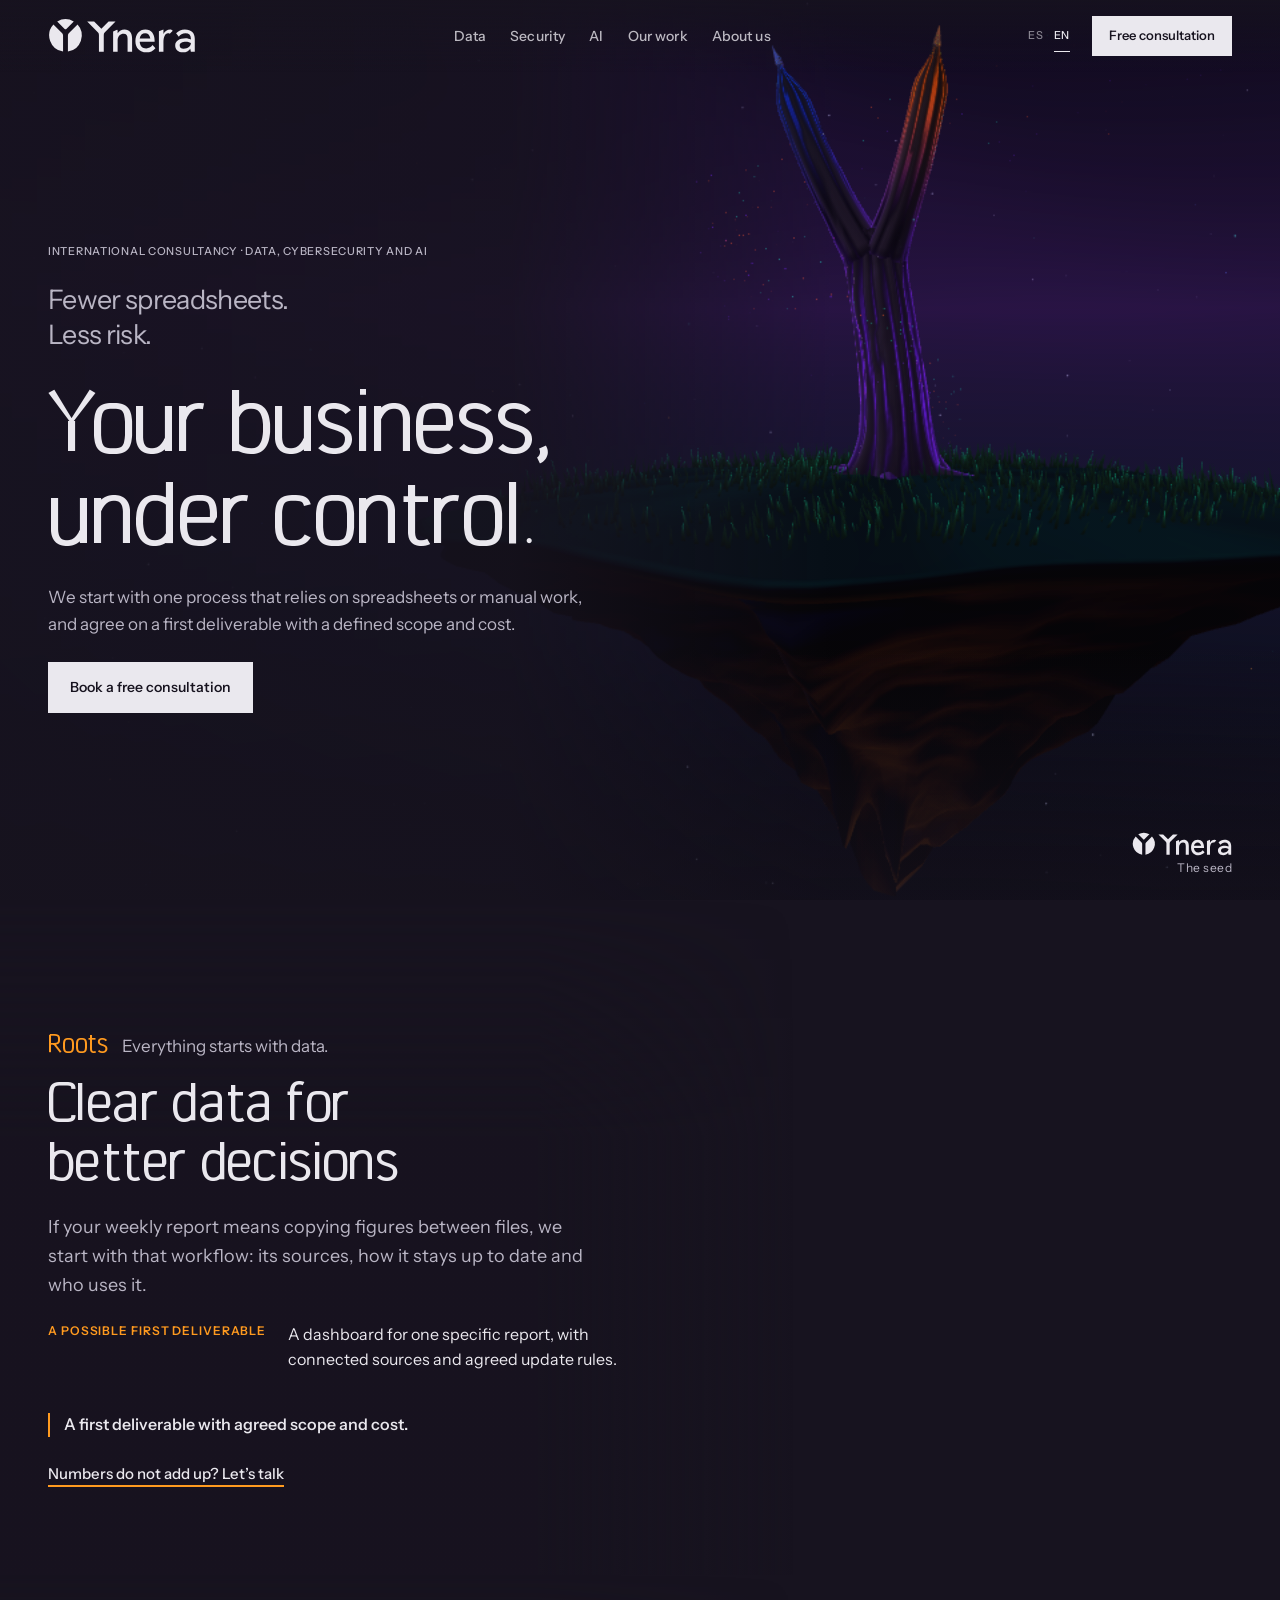
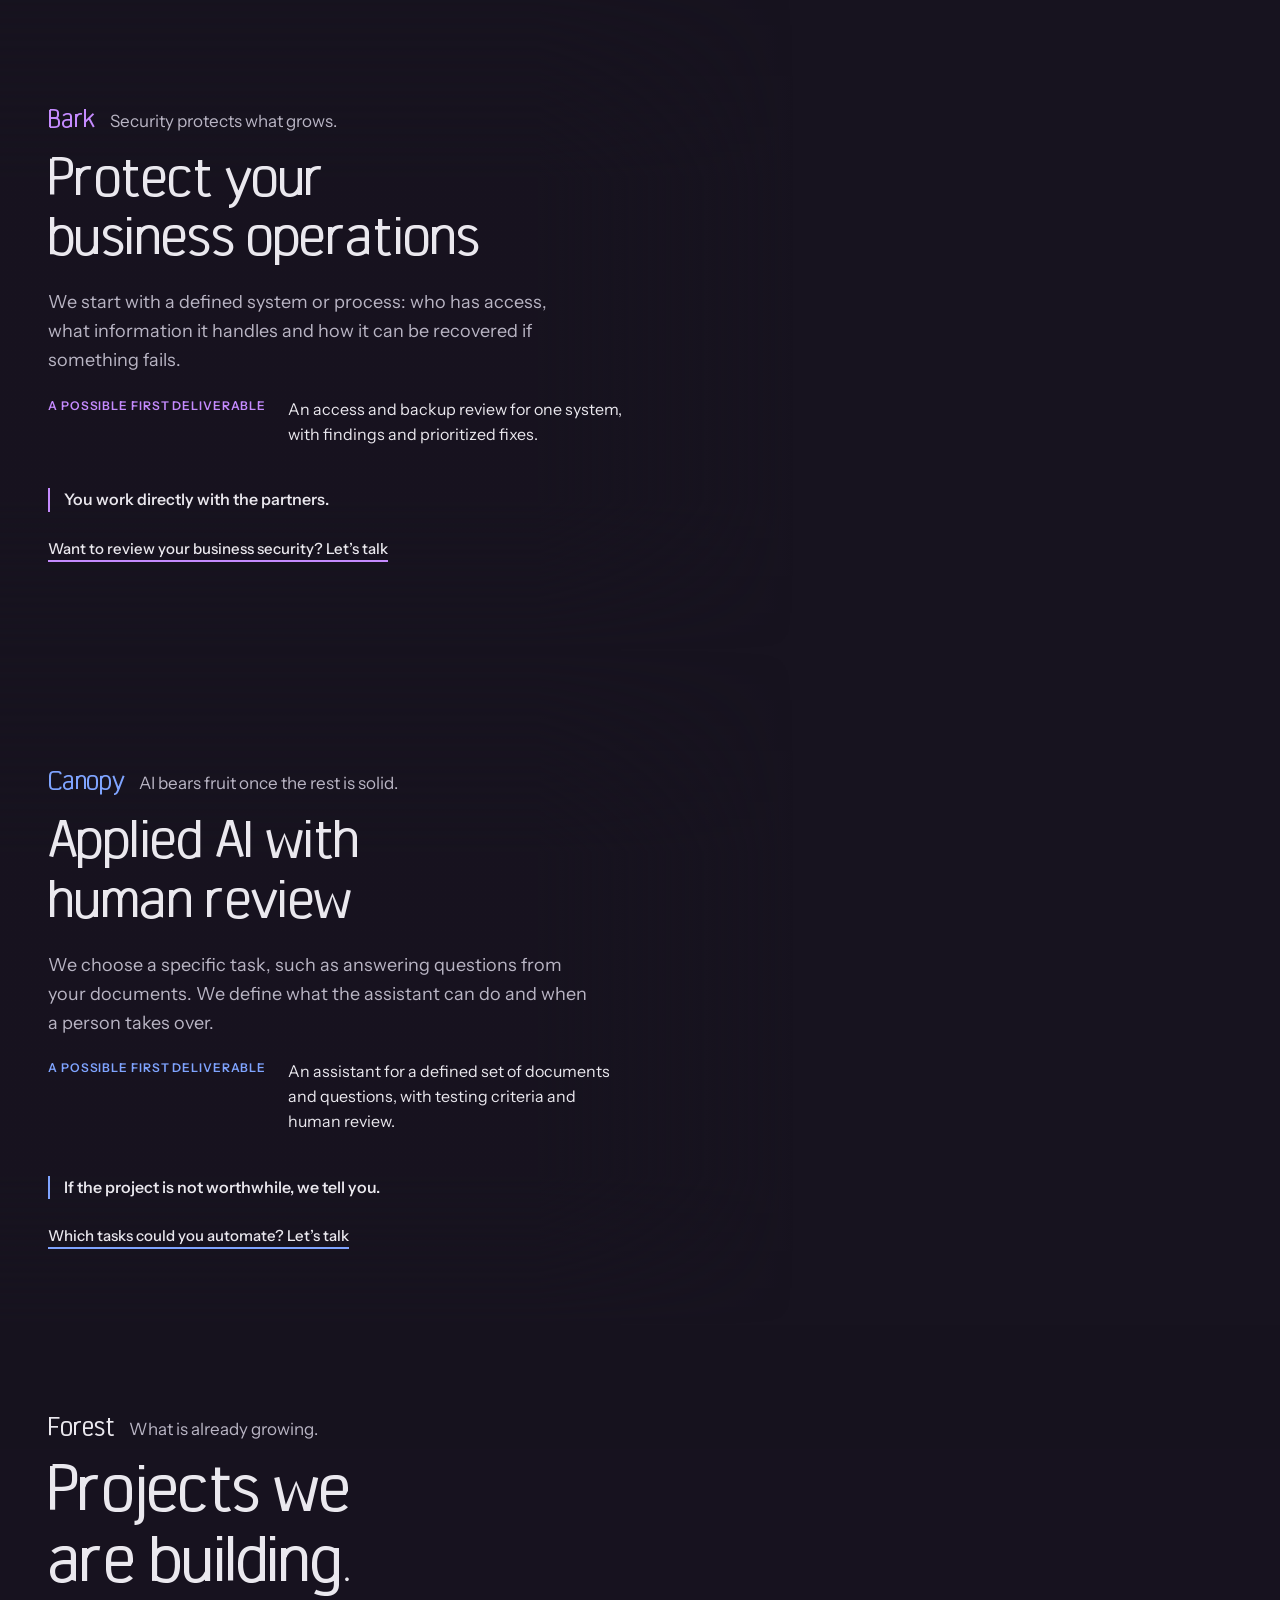
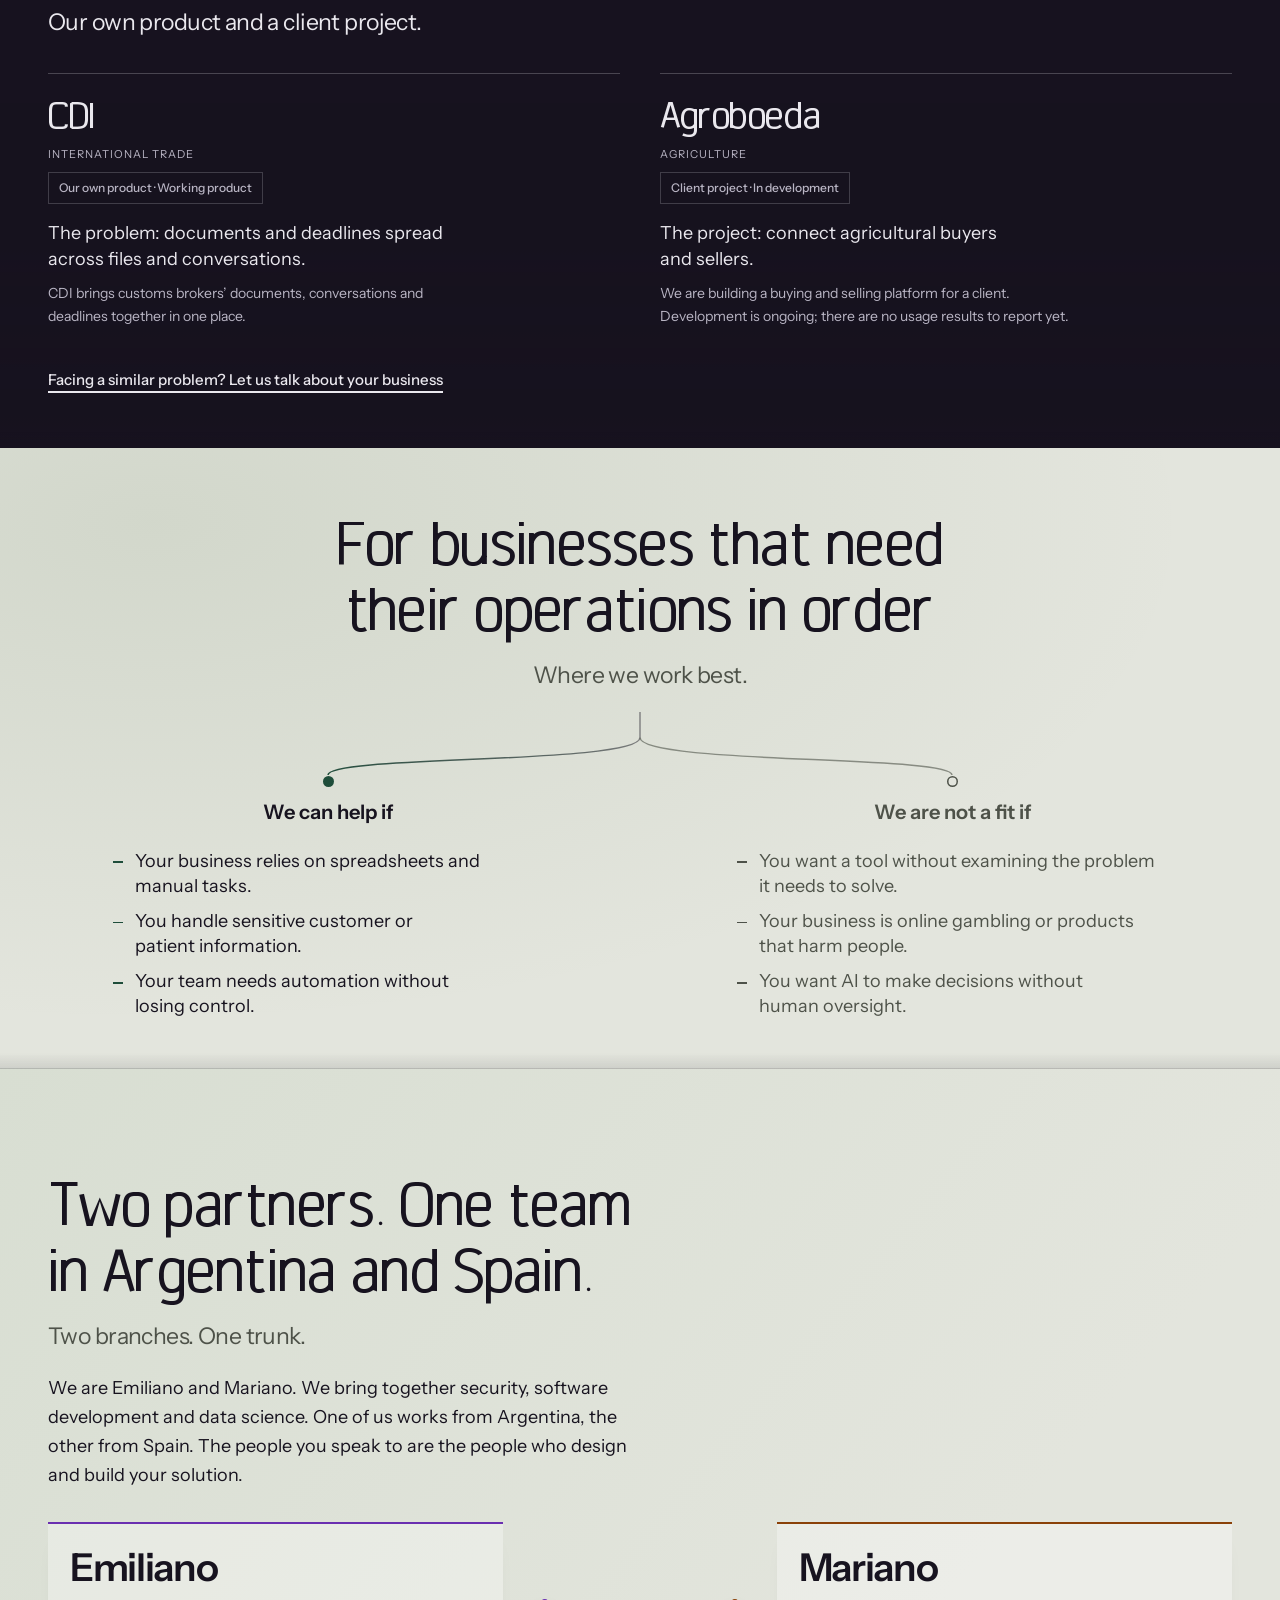
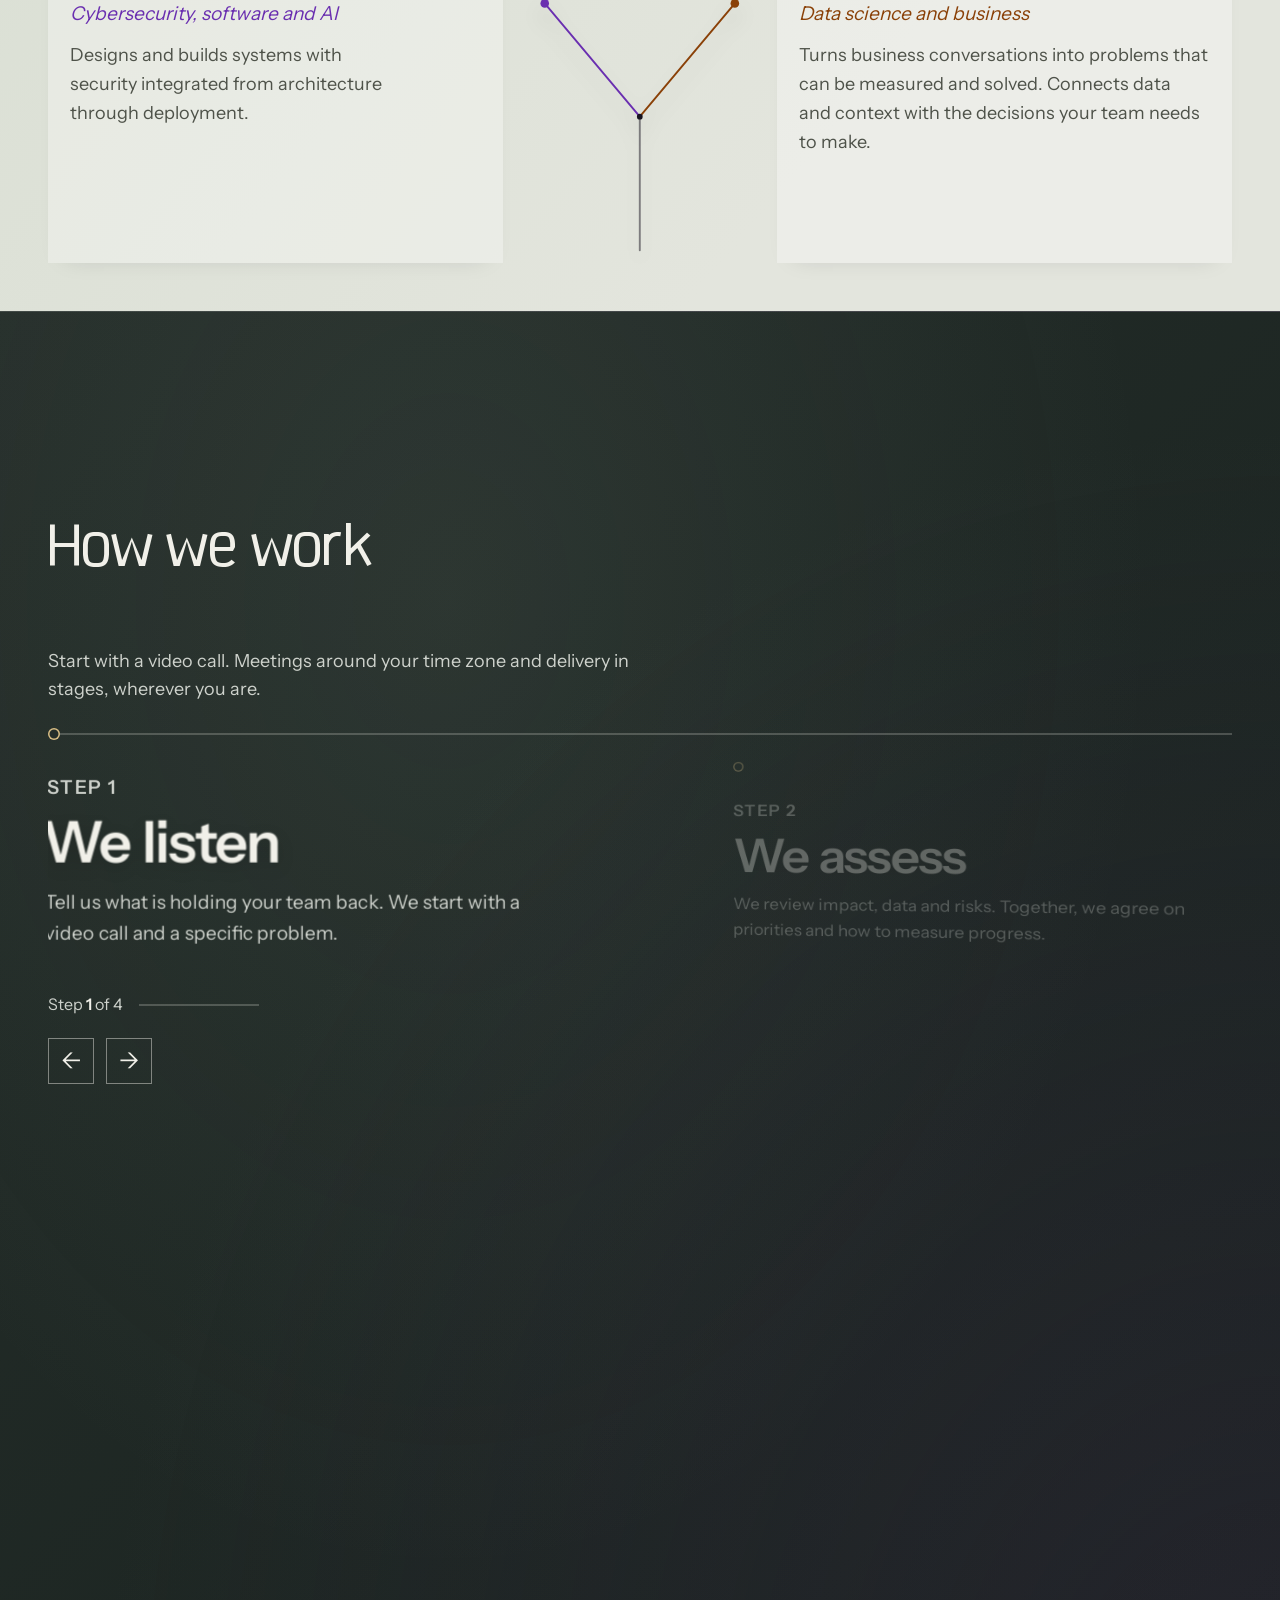
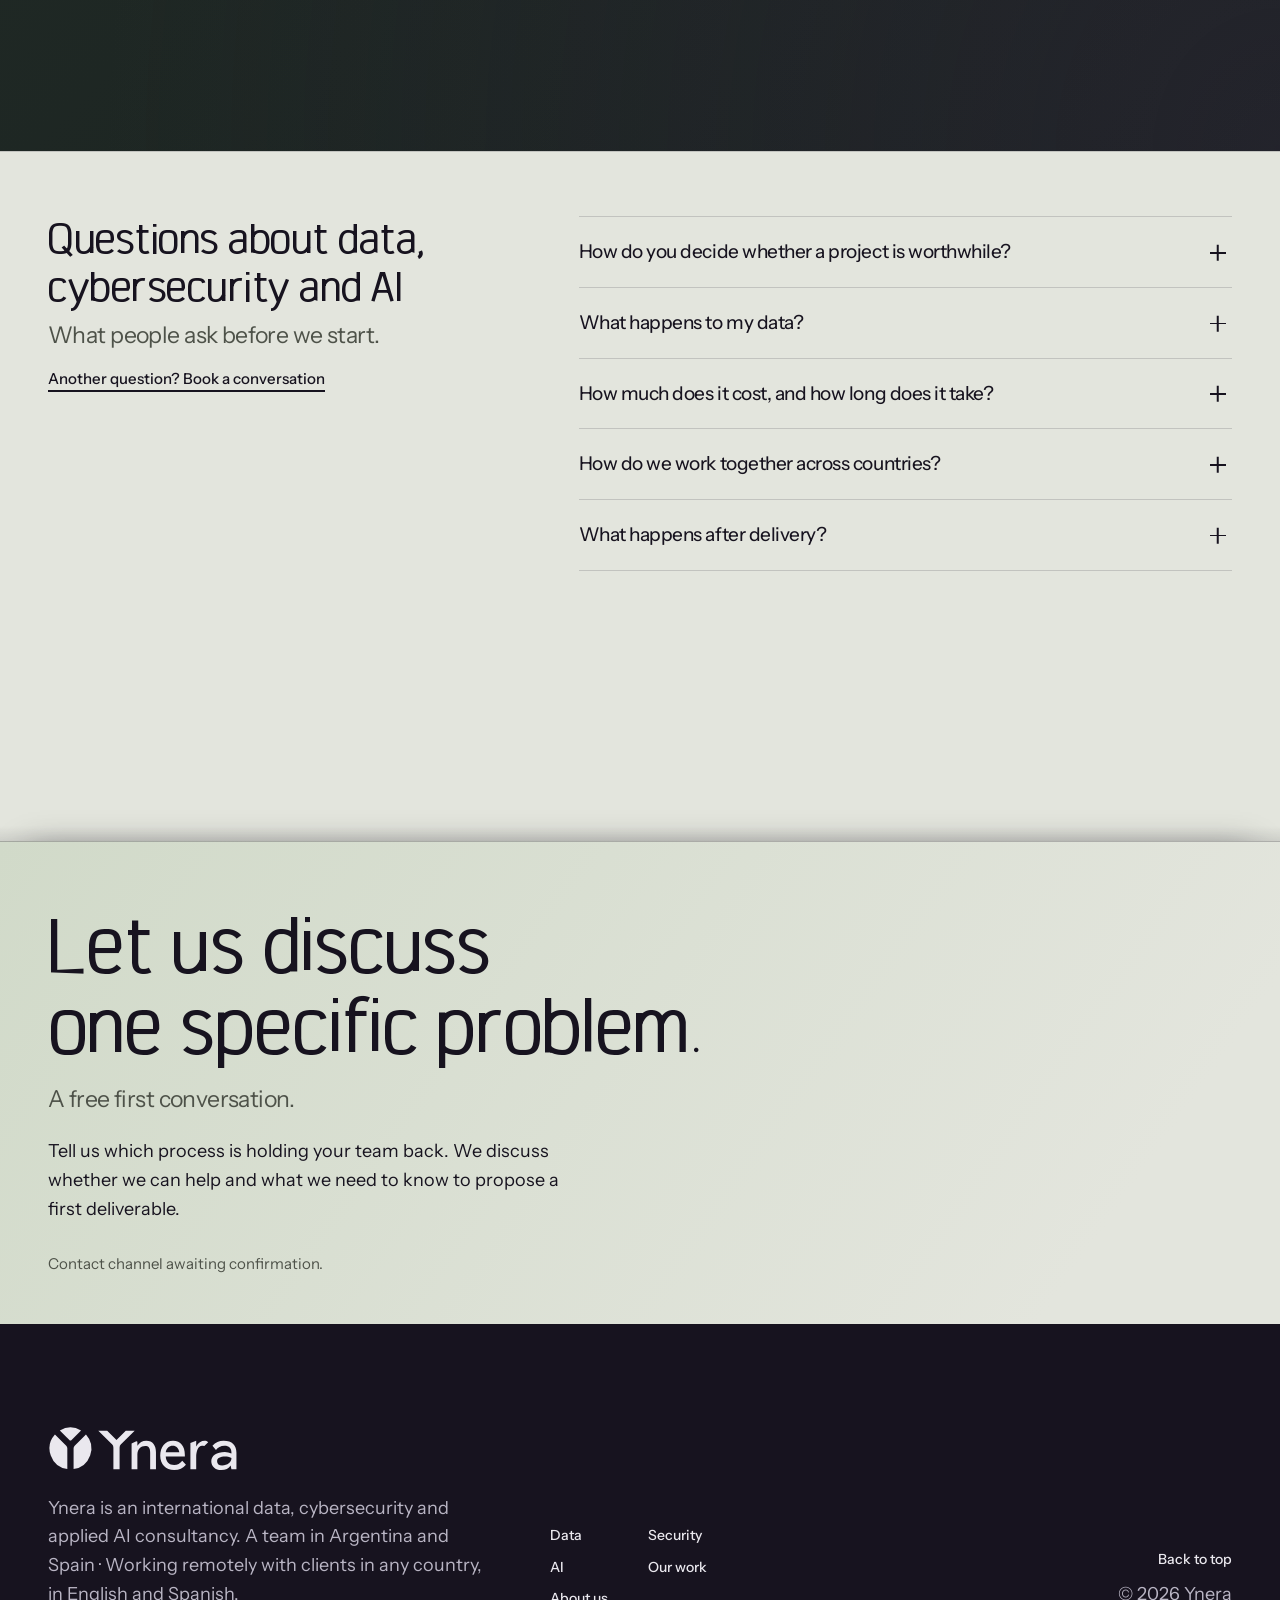
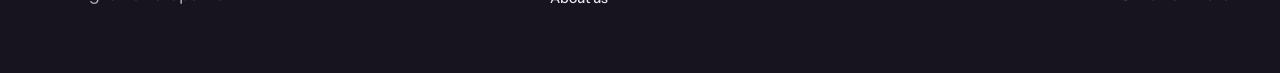
==== commit 74448740: "Position Ynera as an international consultancy, set tree labels in brand type Remove all SME wording" ====
--- a/en.html
+++ b/en.html
@@ -5,18 +5,18 @@
 <link rel="preload" href="tree.js?v=entry3" as="script">
 <script src="ambience.js?v=3"></script>
 <meta name="viewport" content="width=device-width, initial-scale=1, viewport-fit=cover">
-<title data-copy="0">Ynera | Data, cybersecurity and AI consultancy for SMEs</title>
-<meta name="description" content="Data, cybersecurity and applied AI consultancy for small and medium-sized businesses. A team in Argentina and Spain. Free consultation, in English and Spanish." data-copy="1">
+<title data-copy="0">Ynera | International data, cybersecurity and AI consultancy</title>
+<meta name="description" content="International data, cybersecurity and applied AI consultancy. A team in Argentina and Spain, working remotely in English and Spanish. Free initial consultation." data-copy="1">
 <meta name="robots" content="index, follow, max-image-preview:large">
 <meta name="theme-color" content="#17131F">
 <meta property="og:type" content="website">
 <meta property="og:locale" content="en_GB" data-copy="2">
 <meta property="og:locale:alternate" content="es_ES" data-copy="3">
 <meta property="og:site_name" content="Ynera">
-<meta property="og:title" content="Ynera | Data, cybersecurity and AI consultancy for SMEs" data-copy="4">
+<meta property="og:title" content="Ynera | International data, cybersecurity and AI consultancy" data-copy="4">
 <meta property="og:description" content="We connect your data, reduce risks and automate tasks with AI and human review. A team in Argentina and Spain. Free consultation with both partners." data-copy="5">
 <meta name="twitter:card" content="summary_large_image">
-<meta name="twitter:title" content="Ynera | Data, cybersecurity and AI consultancy for SMEs" data-copy="6">
+<meta name="twitter:title" content="Ynera | International data, cybersecurity and AI consultancy" data-copy="6">
 <meta name="twitter:description" content="We connect your data, reduce risks and automate tasks with AI and human review. A team in Argentina and Spain." data-copy="7">
 <link rel="preload" href="fonts/ynera-cauce.woff2?v=1" as="font" type="font/woff2" crossorigin>
 <link rel="icon" type="image/svg+xml" href="brand/ynera-favicon.svg?v=d3">
@@ -30,7 +30,7 @@
         "ProfessionalService"
       ],
       "name": "Ynera",
-      "description": "Ynera is a data, cybersecurity and applied artificial intelligence consultancy for small and medium-sized businesses and independent professionals. Two partners, in Argentina and Spain; working remotely in English and Spanish.",
+      "description": "Ynera is an international data, cybersecurity and applied artificial intelligence consultancy. Two partners, in Argentina and Spain; working remotely with clients in any country, in English and Spanish.",
       "knowsLanguage": [
         "es",
         "en"
@@ -48,20 +48,10 @@
         }
       ],
       "slogan": "Your business, under control.",
-      "areaServed": [
-        {
-          "@type": "Country",
-          "name": "Argentina"
-        },
-        {
-          "@type": "Country",
-          "name": "Spain"
-        }
-      ],
       "knowsAbout": [
         "Data analysis",
         "Automated dashboards and reports",
-        "Cybersecurity for small businesses",
+        "Cybersecurity",
         "Access and backup reviews",
         "Applied artificial intelligence",
         "AI assistants with human review",
@@ -237,7 +227,7 @@
 .chap .lede.poem,.sec .lede.poem{font:320 clamp(21px,1.8vw,26px)/1.28 var(--f);letter-spacing:-.005em;text-wrap:balance}
 .chap .lede.poem{color:var(--luz);margin-top:-10px}
 .kicker{display:flex;flex-wrap:wrap;align-items:baseline;gap:4px 14px;margin:0 0 -8px;font:400 17px/1.35 var(--f);color:var(--luz-2)}
-.kicker b{font:620 13px/1.35 var(--f);letter-spacing:.16em;text-transform:uppercase;color:var(--c,var(--luz))}
+.kicker b{font:400 24px/1.2 "Ynera Cauce",var(--f);letter-spacing:-.01em;font-synthesis:none;color:var(--c,var(--luz))}
 .did{display:grid;grid-template-columns:auto 1fr;gap:12px 22px;margin:0}
 .did dt{font:620 17px/1.45 var(--f);color:var(--c,inherit)}
 .did dd{margin:0;font-size:17px;line-height:1.5;color:var(--luz)}
@@ -543,7 +533,7 @@
   <div class="chapters">
     <article class="chap hero" data-plate="The seed" data-copy="18">
       <div class="chap-card">
-        <p class="audience" data-copy="19">For small and medium-sized businesses and independent professionals</p>
+        <p class="audience" data-copy="19">International consultancy · Data, cybersecurity and AI</p>
         <h1 class="hero-title">
           <span class="ln"><span data-copy="20">Fewer spreadsheets.</span></span>
           <span class="ln"><span data-copy="21">Less risk.</span></span>
@@ -750,7 +740,7 @@
   <div class="wrap"><div class="foot">
     <div class="foot-sig">
       <svg class="footer-brand" viewBox="-4 -4 491 118" role="img" aria-label="Ynera"><g fill="currentColor" transform="translate(0 -4)"><path d="M26.526 11.511 A54 54 0 0 1 81.474 11.511 L56.828 36.157 Q54 38.985 51.172 36.157 Z"/><path d="M13.918 21.813 L43.072 50.967 Q45.9 53.795 45.9 57.795 V111.389 A54 54 0 0 1 13.918 21.813 Z"/><path d="M94.082 21.813 L64.928 50.967 Q62.1 53.795 62.1 57.795 V111.389 A54 54 0 0 0 94.082 21.813 Z"/></g><g fill="currentColor" fill-rule="evenodd"><path d="M126 8 H149 L173 32 L197 8 H220 L184 44 Q181 47 181 52 V108 H165 V52 Q165 47 162 44 Z"/><path d="M212 108 V41 L223 36 Q227 34 227 38 V47 C232 39 240 34 250 34 C267 34 275 46 275 64 V108 H260 V65 C260 53 256 48 247 48 C236 48 227 57 227 70 V108 Z"/><path transform="translate(14.3 0) scale(.95 1)" d="M356 96 C348 105 338 110 324 110 C301 110 286 95 286 73 C286 50 299 34 321 34 C342 34 353 49 353 70 V75 H301 C302 89 310 97 324 97 C333 97 340 93 346 86 Z M301 64 H338 C336 53 330 47 320 47 C310 47 303 53 301 64 Z"/><path transform="translate(-4 0)" d="M368 108 V40 L383 34 V49 C388 39 396 34 405 34 C408 34 411 35 414 38 L404 48 C402 47 401 47 398 47 C388 47 383 61 383 77 V108 Z"/><path transform="translate(-9 0)" d="M430 47 C438 38 447 34 459 34 C481 34 492 46 492 65 V108 H479 L477 98 C472 106 464 110 453 110 C437 110 427 100 427 87 C427 72 441 63 462 63 C468 63 474 65 479 67 V64 C479 53 473 47 461 47 C451 47 444 52 439 58 Z M479 79 C473 76 468 75 463 75 C450 75 442 79 442 87 C442 94 447 98 455 98 C469 98 479 89 479 80 Z"/></g></svg>
-      <p data-copy="125">Ynera is a data, cybersecurity and applied AI consultancy for small and medium-sized businesses and independent professionals. Argentina and Spain · Working remotely in English and Spanish.</p>
+      <p data-copy="125">Ynera is an international data, cybersecurity and applied AI consultancy. A team in Argentina and Spain · Working remotely with clients in any country, in English and Spanish.</p>
     </div>
     <nav class="foot-links" aria-label="Footer" data-copy="126"><a href="#raices" data-copy="127">Data</a><a href="#corteza" data-copy="128">Security</a><a href="#copa" data-copy="129">AI</a><a href="#bosque" data-copy="130">Our work</a><a href="#dupla" data-copy="131">About us</a></nav>
     <div class="foot-meta">
@@ -764,8 +754,8 @@
 <script src="tree.js?v=entry3" defer></script>
 <script src="lower-motion.js?v=story-commitments1" defer></script>
 <script src="motion.js?v=story-commitments1" defer></script>
-<script src="language-data.js?v=arbol-kicker1" defer></script>
-<script src="language.js?v=arbol-kicker1" defer></script>
+<script src="language-data.js?v=internacional1" defer></script>
+<script src="language.js?v=internacional1" defer></script>
 <script>
 window.YneraUI={"es":{"booking":"Consulta inicial sin costo","step":"Paso","of":"de"},"en":{"booking":"Free initial consultation","step":"Step","of":"of"}};
 window.YneraStepLabel=n=>{const c=window.YneraUI[document.documentElement.lang];return c.step+" <b>"+n+"</b> "+c.of+" 4";};
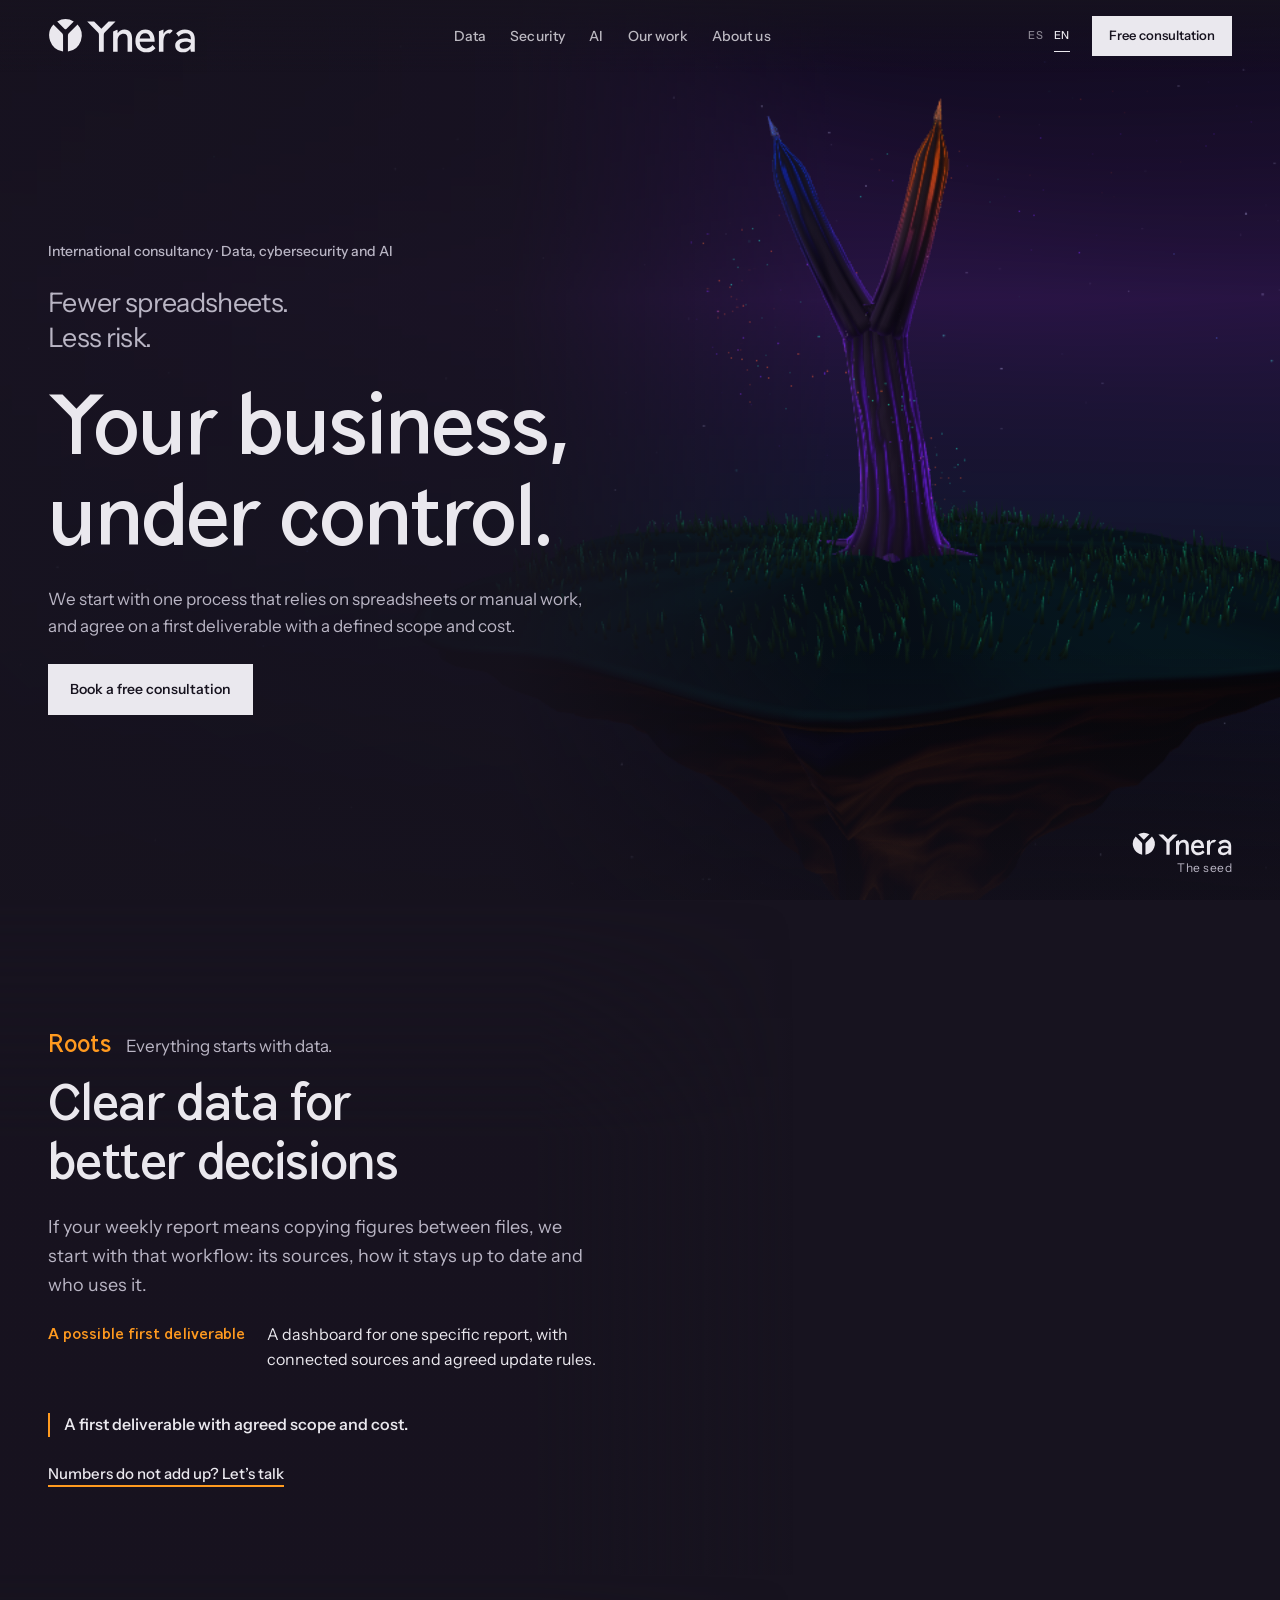
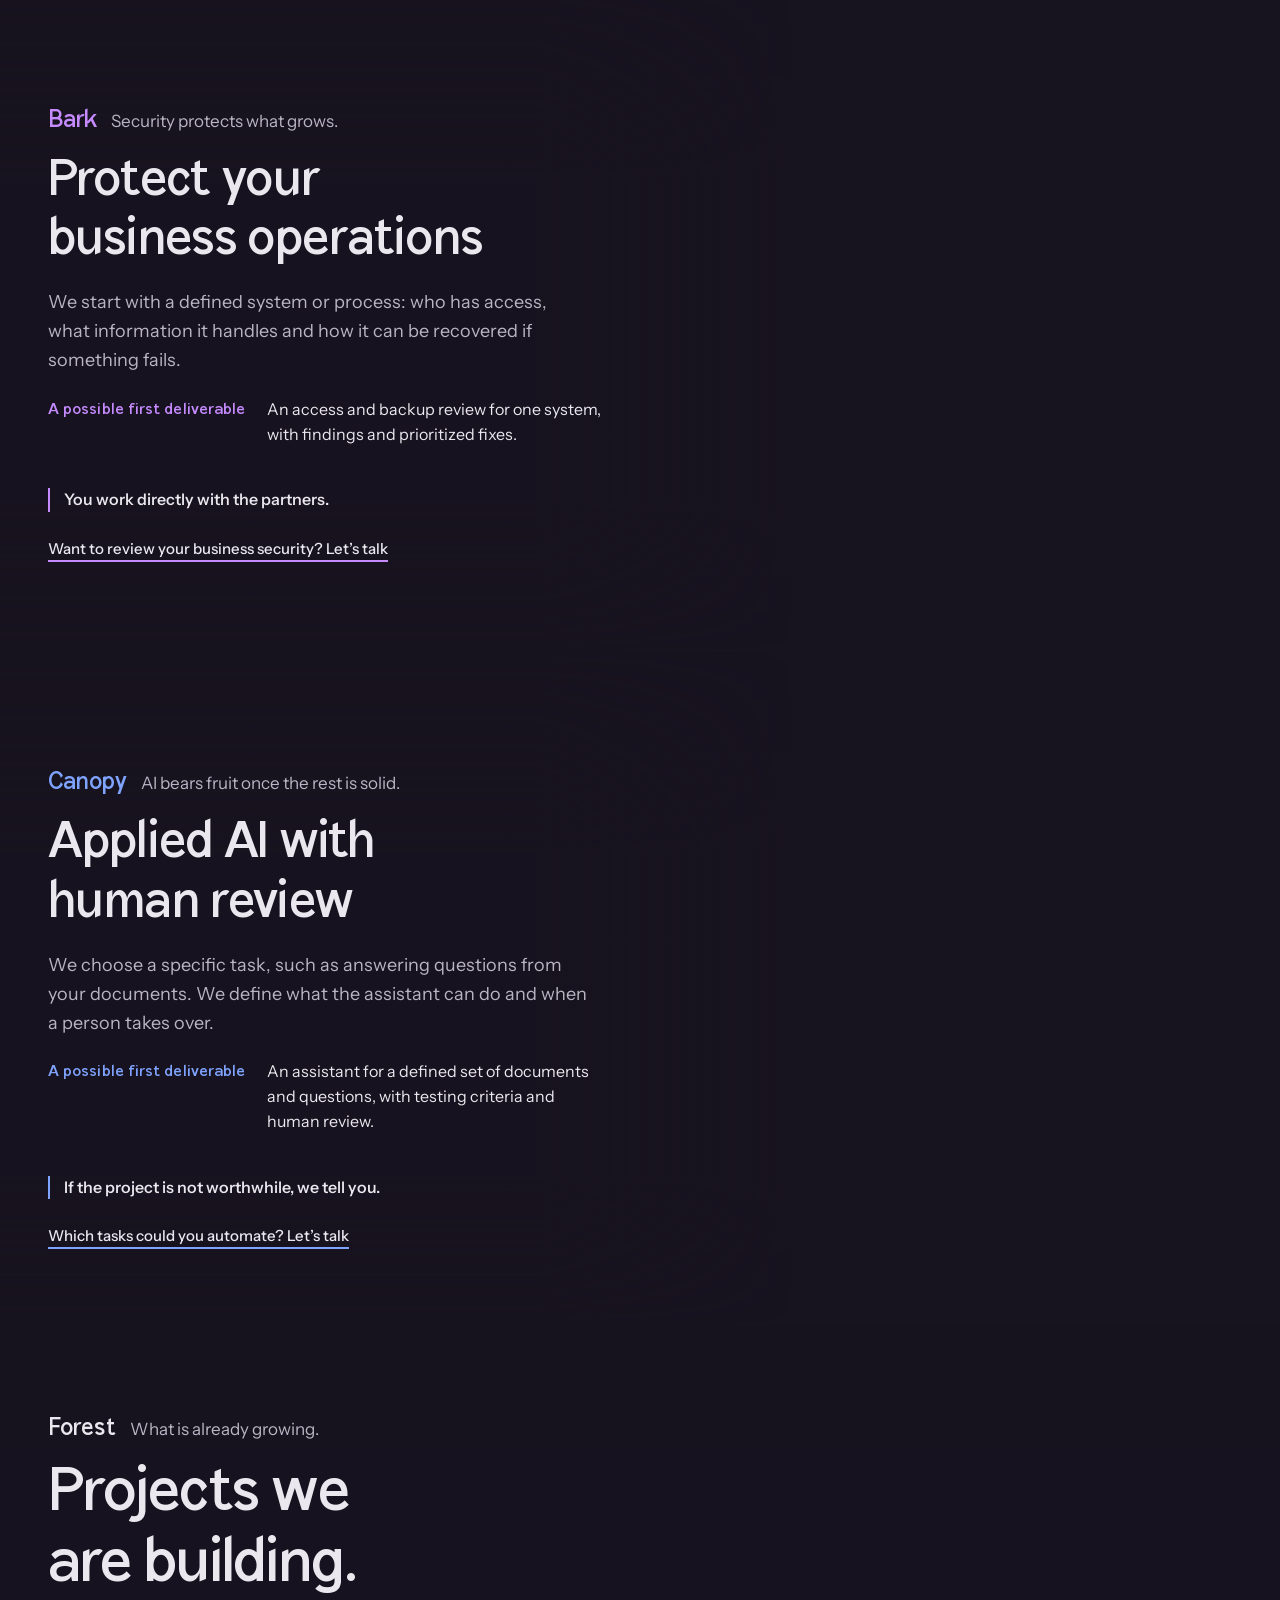
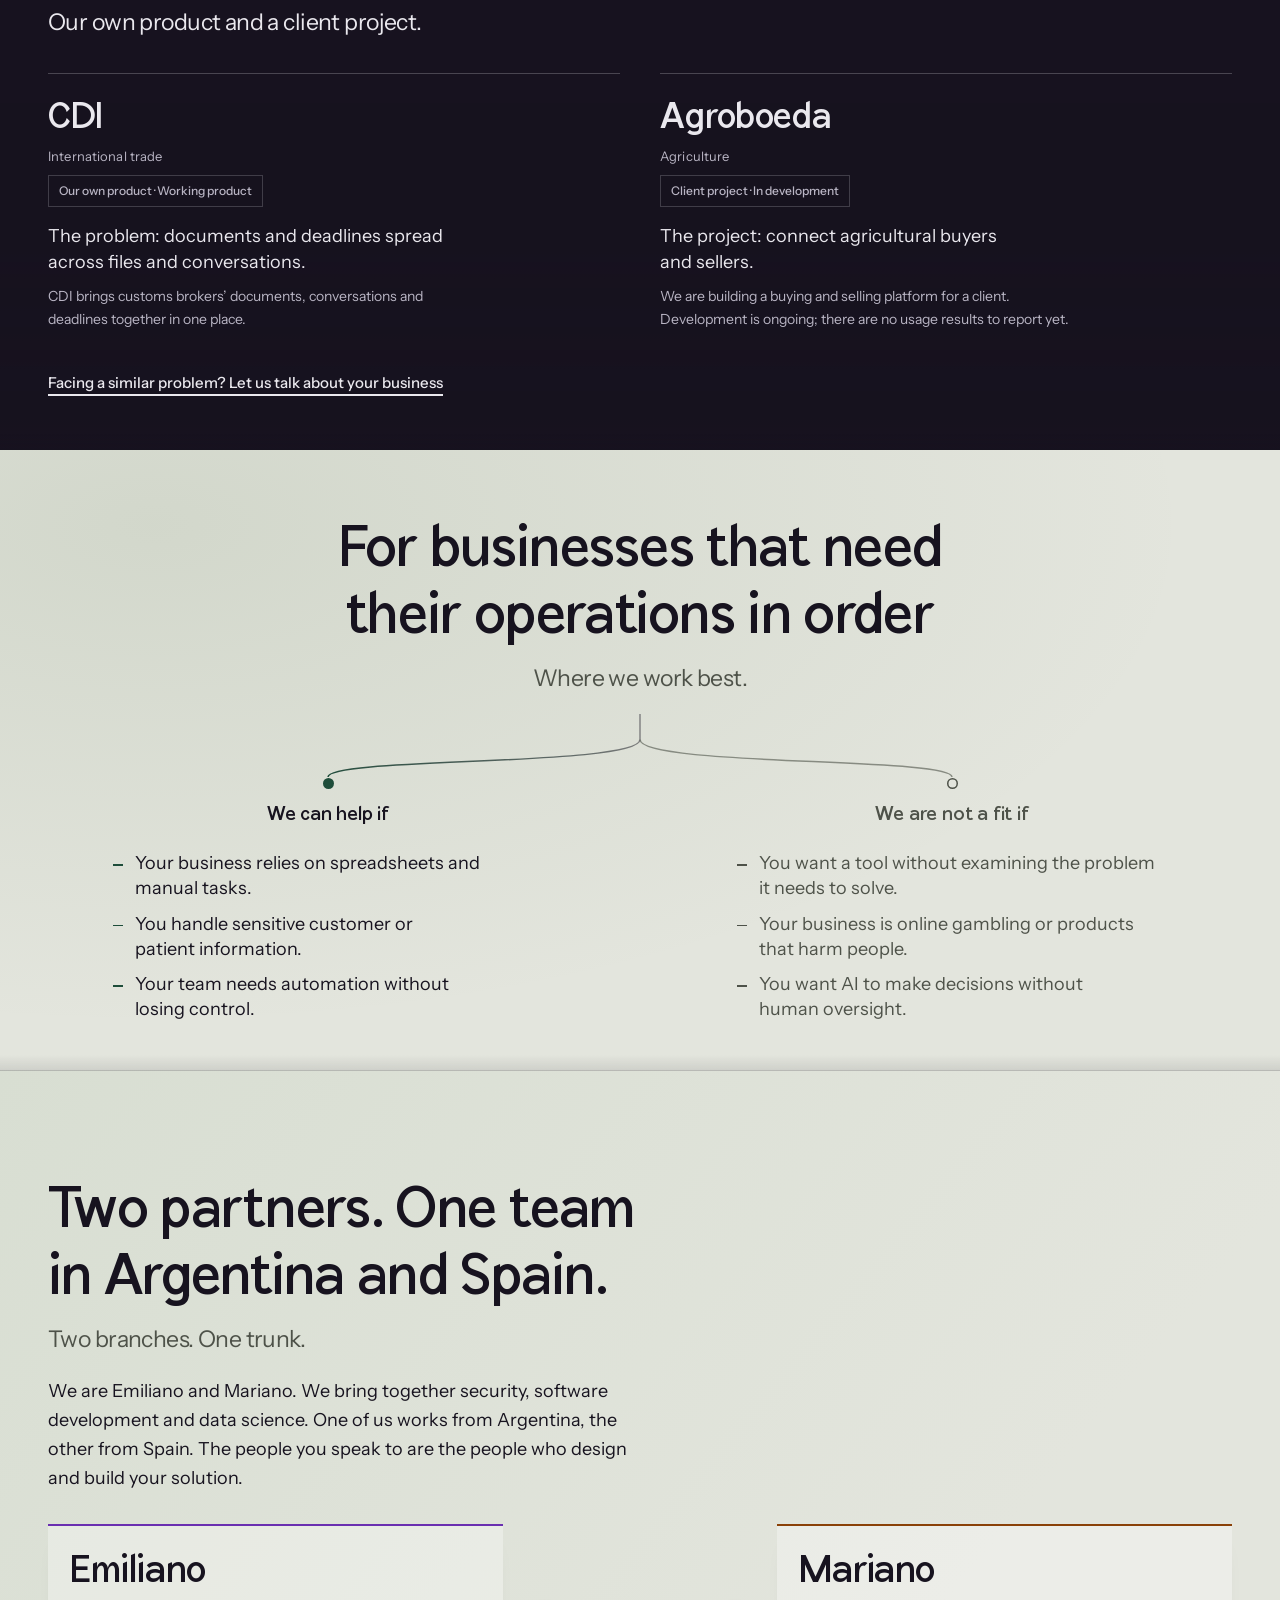
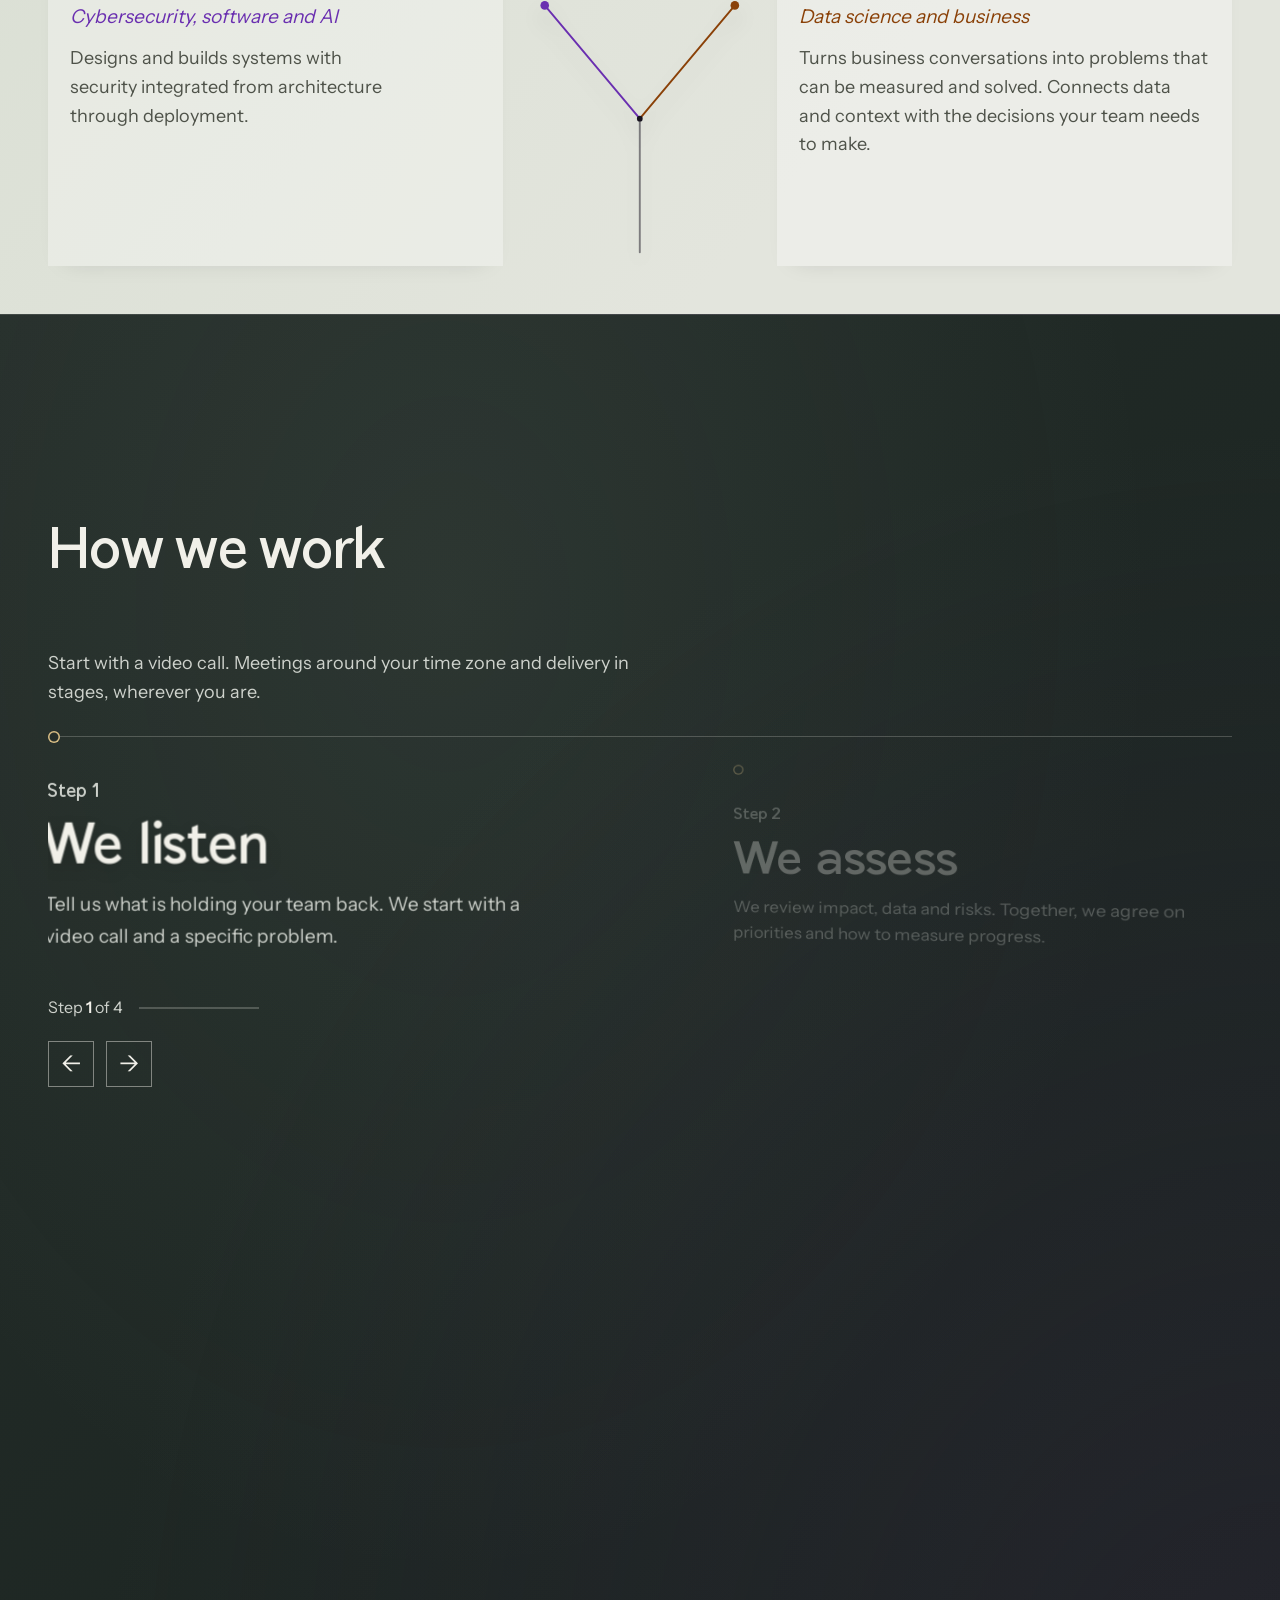
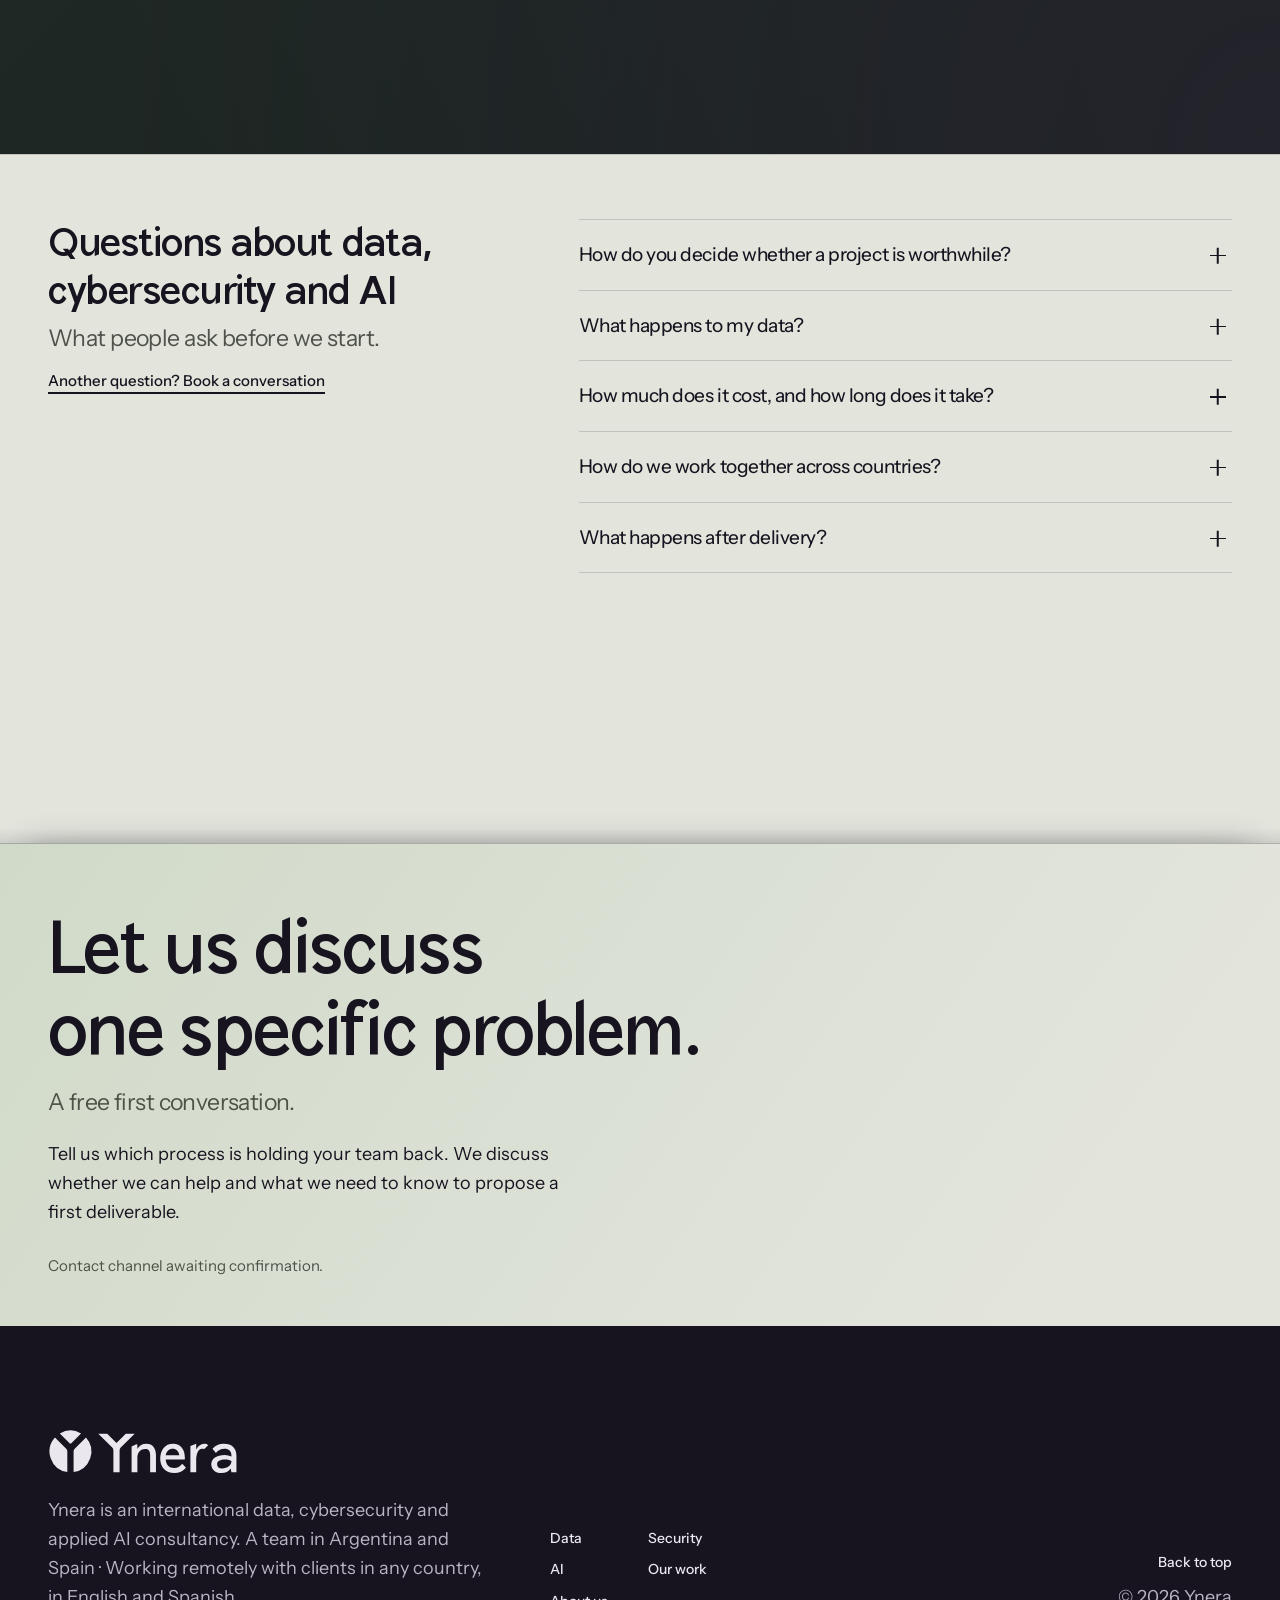
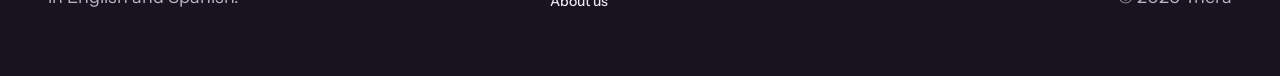
==== commit c8e74798: "Add Ynera Rama, a display typeface drawn from the logo lettering Replaces Cauce in headings, names, " ====
--- a/en.html
+++ b/en.html
@@ -18,7 +18,7 @@
 <meta name="twitter:card" content="summary_large_image">
 <meta name="twitter:title" content="Ynera | International data, cybersecurity and AI consultancy" data-copy="6">
 <meta name="twitter:description" content="We connect your data, reduce risks and automate tasks with AI and human review. A team in Argentina and Spain." data-copy="7">
-<link rel="preload" href="fonts/ynera-cauce.woff2?v=1" as="font" type="font/woff2" crossorigin>
+<link rel="preload" href="fonts/ynera-rama.woff2?v=1" as="font" type="font/woff2" crossorigin>
 <link rel="icon" type="image/svg+xml" href="brand/ynera-favicon.svg?v=d3">
 <!-- Datos estructurados sincronizados con las preguntas frecuentes. -->
 <script type="application/ld+json">{
@@ -227,7 +227,7 @@
 .chap .lede.poem,.sec .lede.poem{font:320 clamp(21px,1.8vw,26px)/1.28 var(--f);letter-spacing:-.005em;text-wrap:balance}
 .chap .lede.poem{color:var(--luz);margin-top:-10px}
 .kicker{display:flex;flex-wrap:wrap;align-items:baseline;gap:4px 14px;margin:0 0 -8px;font:400 17px/1.35 var(--f);color:var(--luz-2)}
-.kicker b{font:400 24px/1.2 "Ynera Cauce",var(--f);letter-spacing:-.01em;font-synthesis:none;color:var(--c,var(--luz))}
+.kicker b{font:400 24px/1.2 "Ynera Rama",var(--f);letter-spacing:-.01em;font-synthesis:none;color:var(--c,var(--luz))}
 .did{display:grid;grid-template-columns:auto 1fr;gap:12px 22px;margin:0}
 .did dt{font:620 17px/1.45 var(--f);color:var(--c,inherit)}
 .did dd{margin:0;font-size:17px;line-height:1.5;color:var(--luz)}
@@ -499,7 +499,7 @@
   *,*::before,*::after{transition:none!important;animation:none!important}
 }
 </style>
-<link rel="stylesheet" href="typography.css?v=finish-d12">
+<link rel="stylesheet" href="typography.css?v=rama-1">
 
 
 </head>
--- a/typography.css
+++ b/typography.css
@@ -119,8 +119,10 @@
 
 /* Ynera Cauce: approved headline direction; body copy retains Instrument Sans. */
 @font-face{font-family:"Ynera Cauce";src:url("fonts/ynera-cauce.woff2?v=1") format("woff2");font-weight:400;font-display:swap}
-h1,h2,.case h3,#bosque .case h3,.big,.offer-hd strong{font-family:"Ynera Cauce",var(--f);font-weight:400;font-synthesis:none;letter-spacing:-.012em}
-.hero-title{font-family:"Ynera Cauce",var(--f);font-size:clamp(50px,6.6vw,92px);line-height:1.08;letter-spacing:-.015em}
+/* Ynera Rama: display face drawn from the logo lettering (9 Oct 2026). Cauce stays above for a one-line revert. */
+@font-face{font-family:"Ynera Rama";src:url("fonts/ynera-rama.woff2?v=1") format("woff2");font-weight:400;font-display:swap}
+h1,h2,.case h3,#bosque .case h3,.big,.offer-hd strong{font-family:"Ynera Rama",var(--f);font-weight:400;font-synthesis:none;letter-spacing:-.012em}
+.hero-title{font-family:"Ynera Rama",var(--f);font-size:clamp(50px,6.6vw,92px);line-height:1.08;letter-spacing:-.015em}
 .hero-title .ln:nth-child(-n+2){font-family:var(--f);font-weight:400}
 .hero-title .ln:nth-child(n+3)>span{font-weight:400}
 .chap h2,.h2s,#bosque h2{letter-spacing:-.012em;line-height:1.16}
@@ -245,3 +247,10 @@
 
 /* Equal edges for stacked hero actions; retain their primary/secondary styles. */
 @media(max-width:480px){.chap.hero .cta-row{display:grid;grid-template-columns:minmax(0,1fr);width:max-content;max-width:100%}.chap.hero .cta-row .btn{justify-content:center;text-align:center;min-width:0}}
+
+/* Ynera Rama también en nombres, pasos y rótulos: una sola voz de marca. Las mayúsculas espaciadas se retiran. */
+.person h3,#proceso .step h3,.fork-hd{font-family:"Ynera Rama",var(--f);font-weight:400;font-synthesis:none;letter-spacing:-.01em}
+.did dt,.step-n,.col-h{font-family:"Ynera Rama",var(--f);font-size:16px;font-weight:400;font-synthesis:none;letter-spacing:.005em;text-transform:none}
+.audience{font:500 14px/1.5 var(--f);letter-spacing:0;text-transform:none}
+#bosque .case .sector{font-size:13px;letter-spacing:.01em;text-transform:none}
+.kicker b{letter-spacing:.005em}
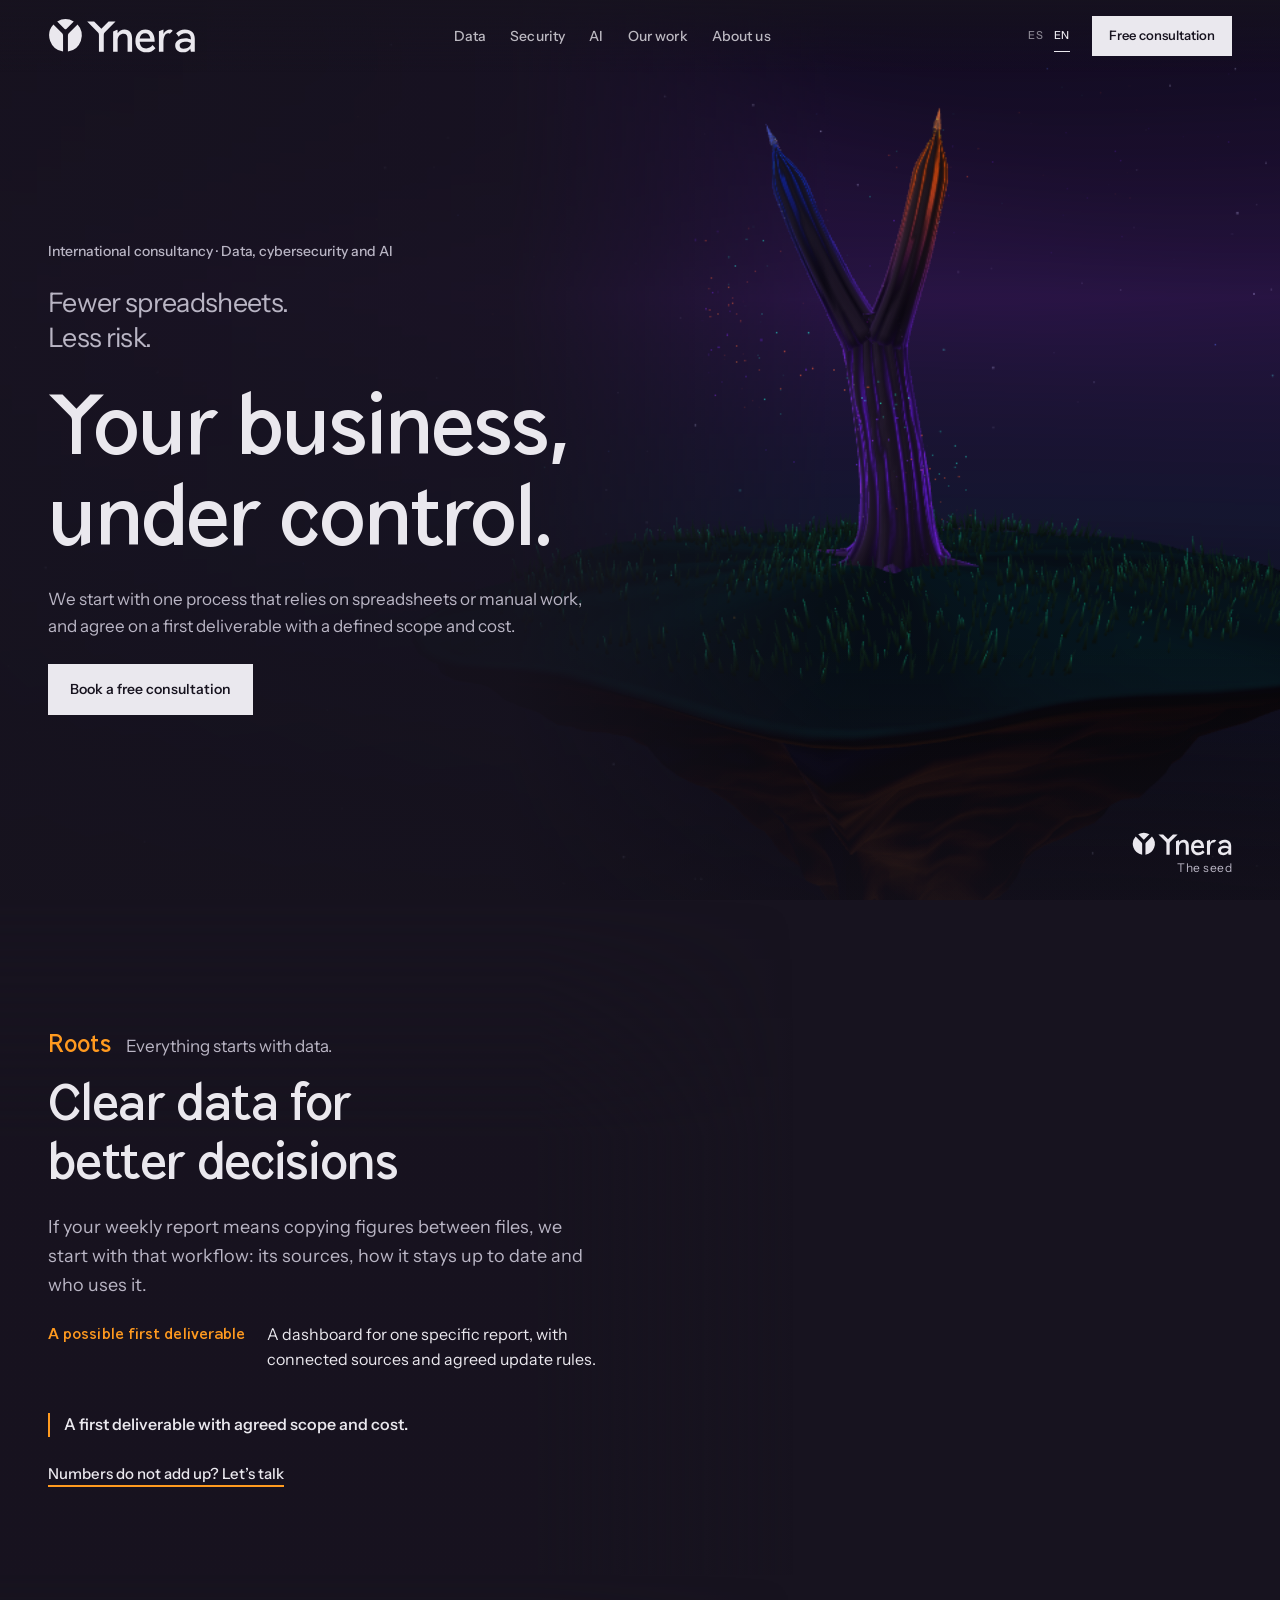
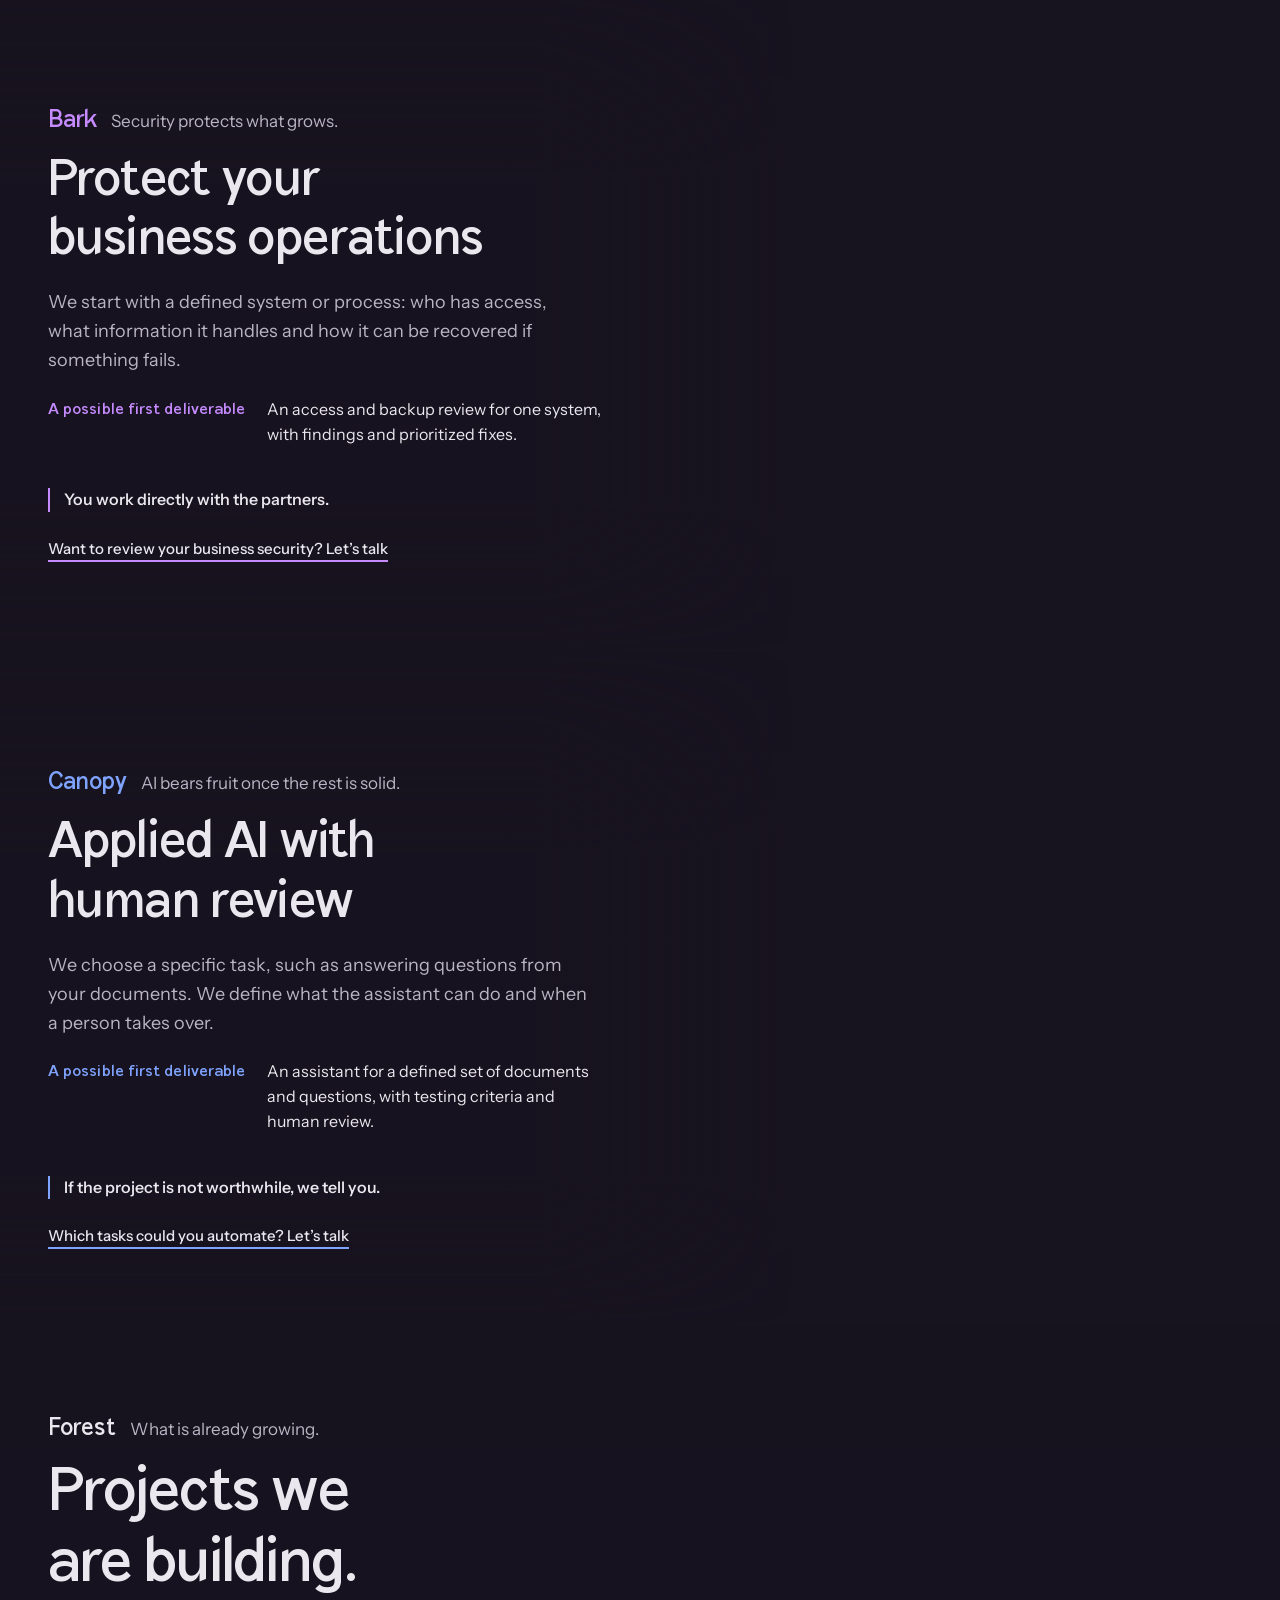
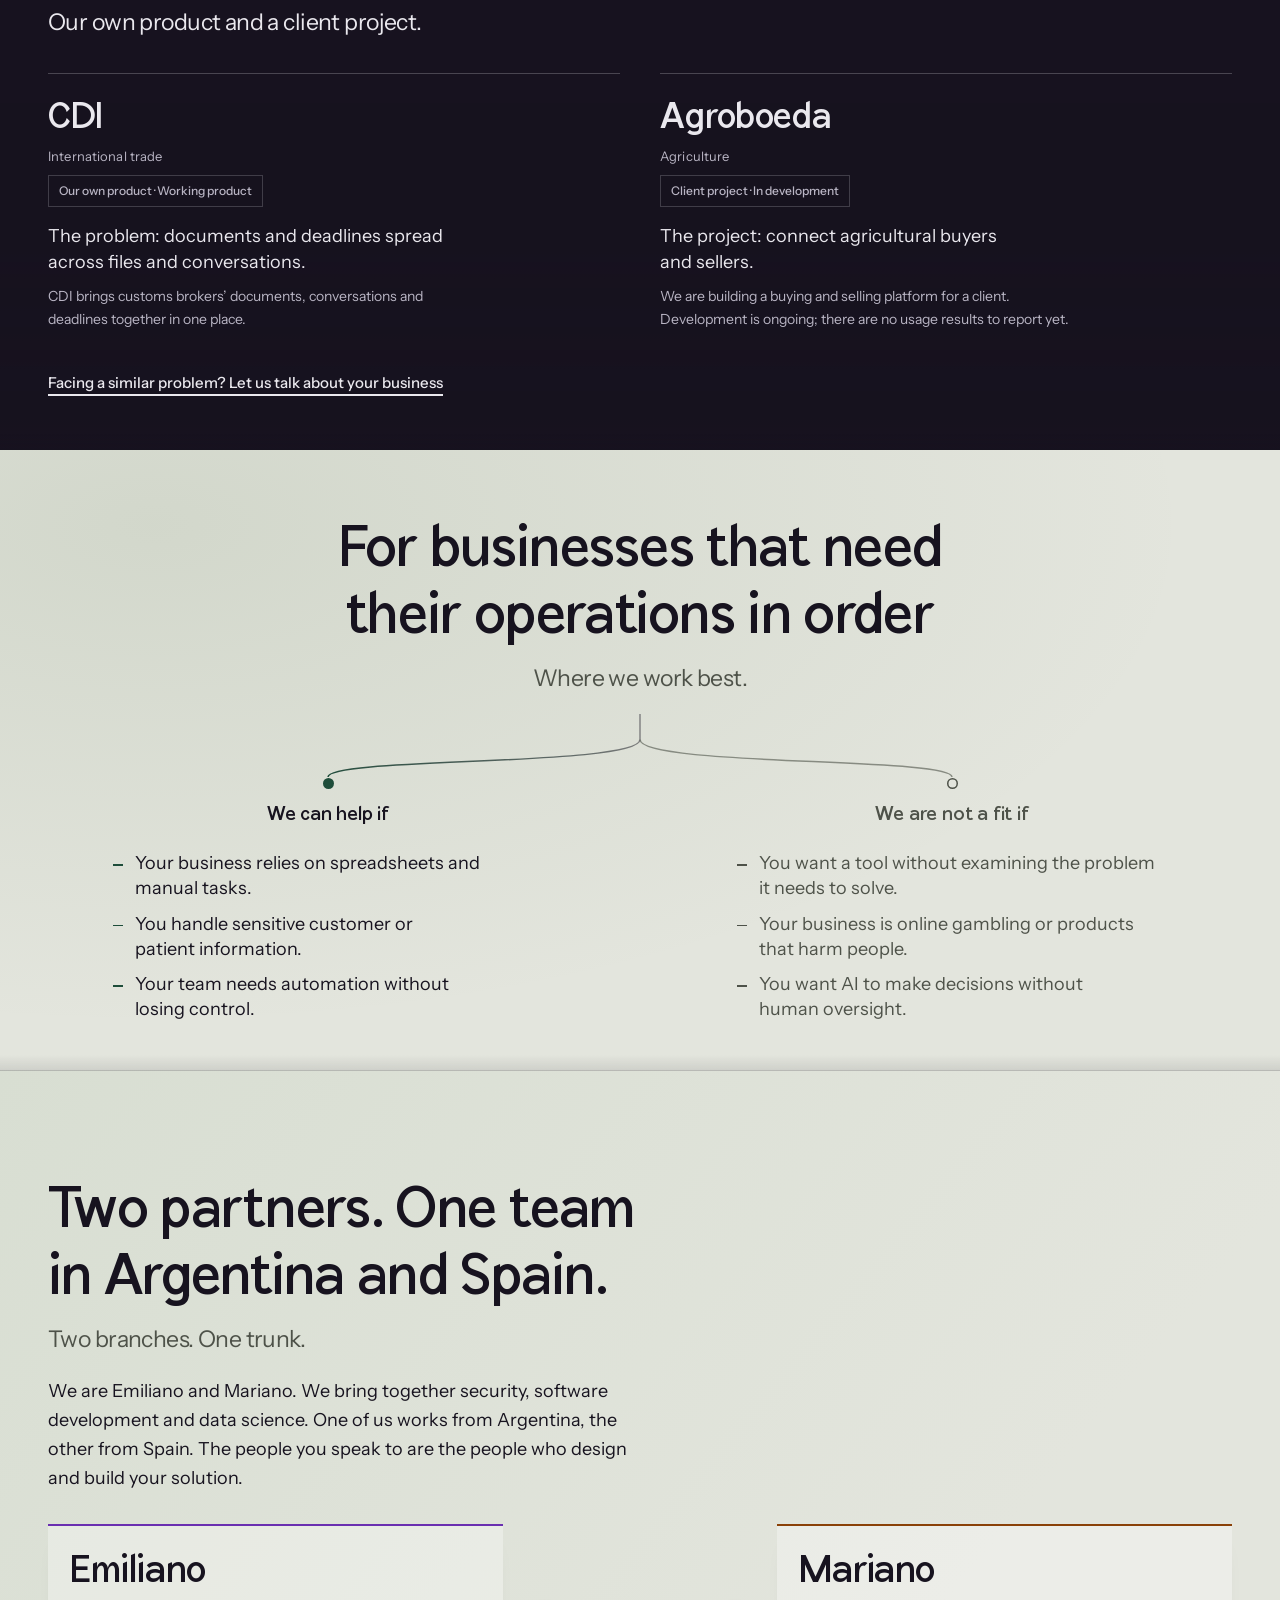
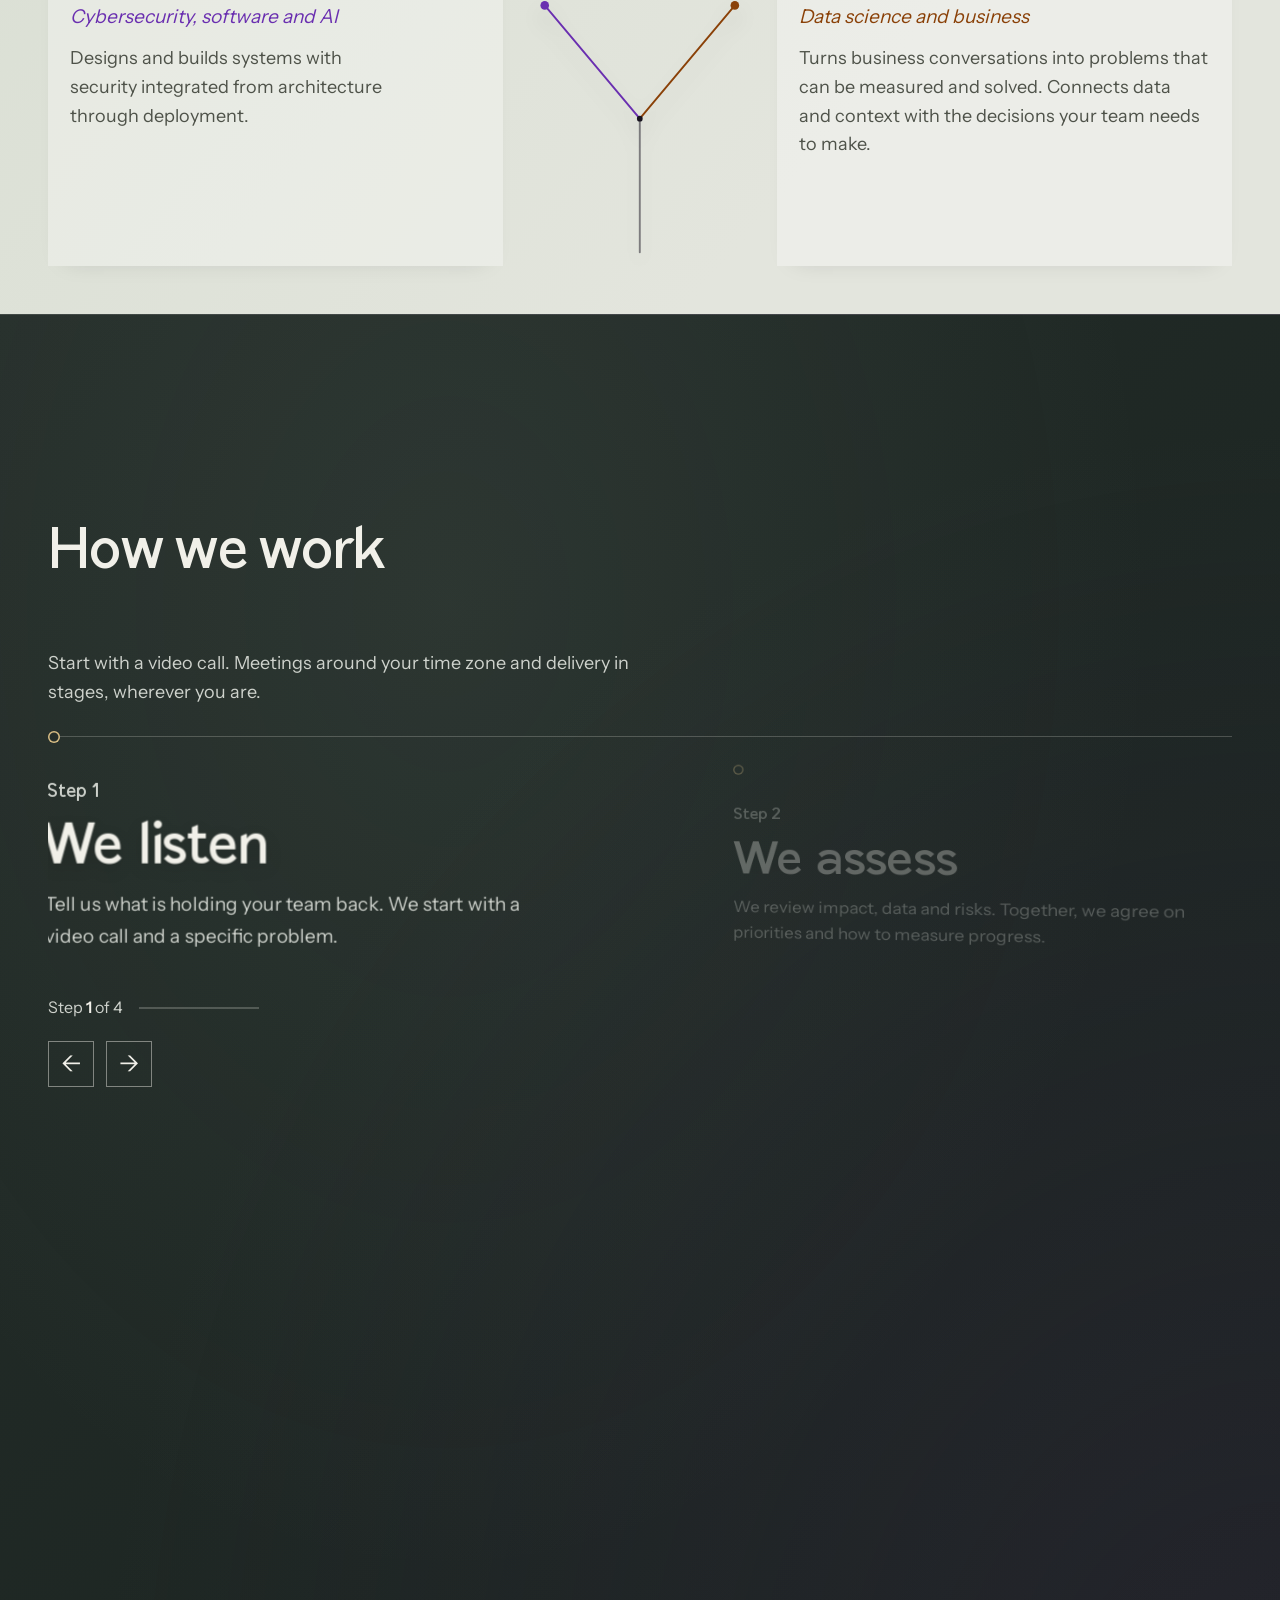
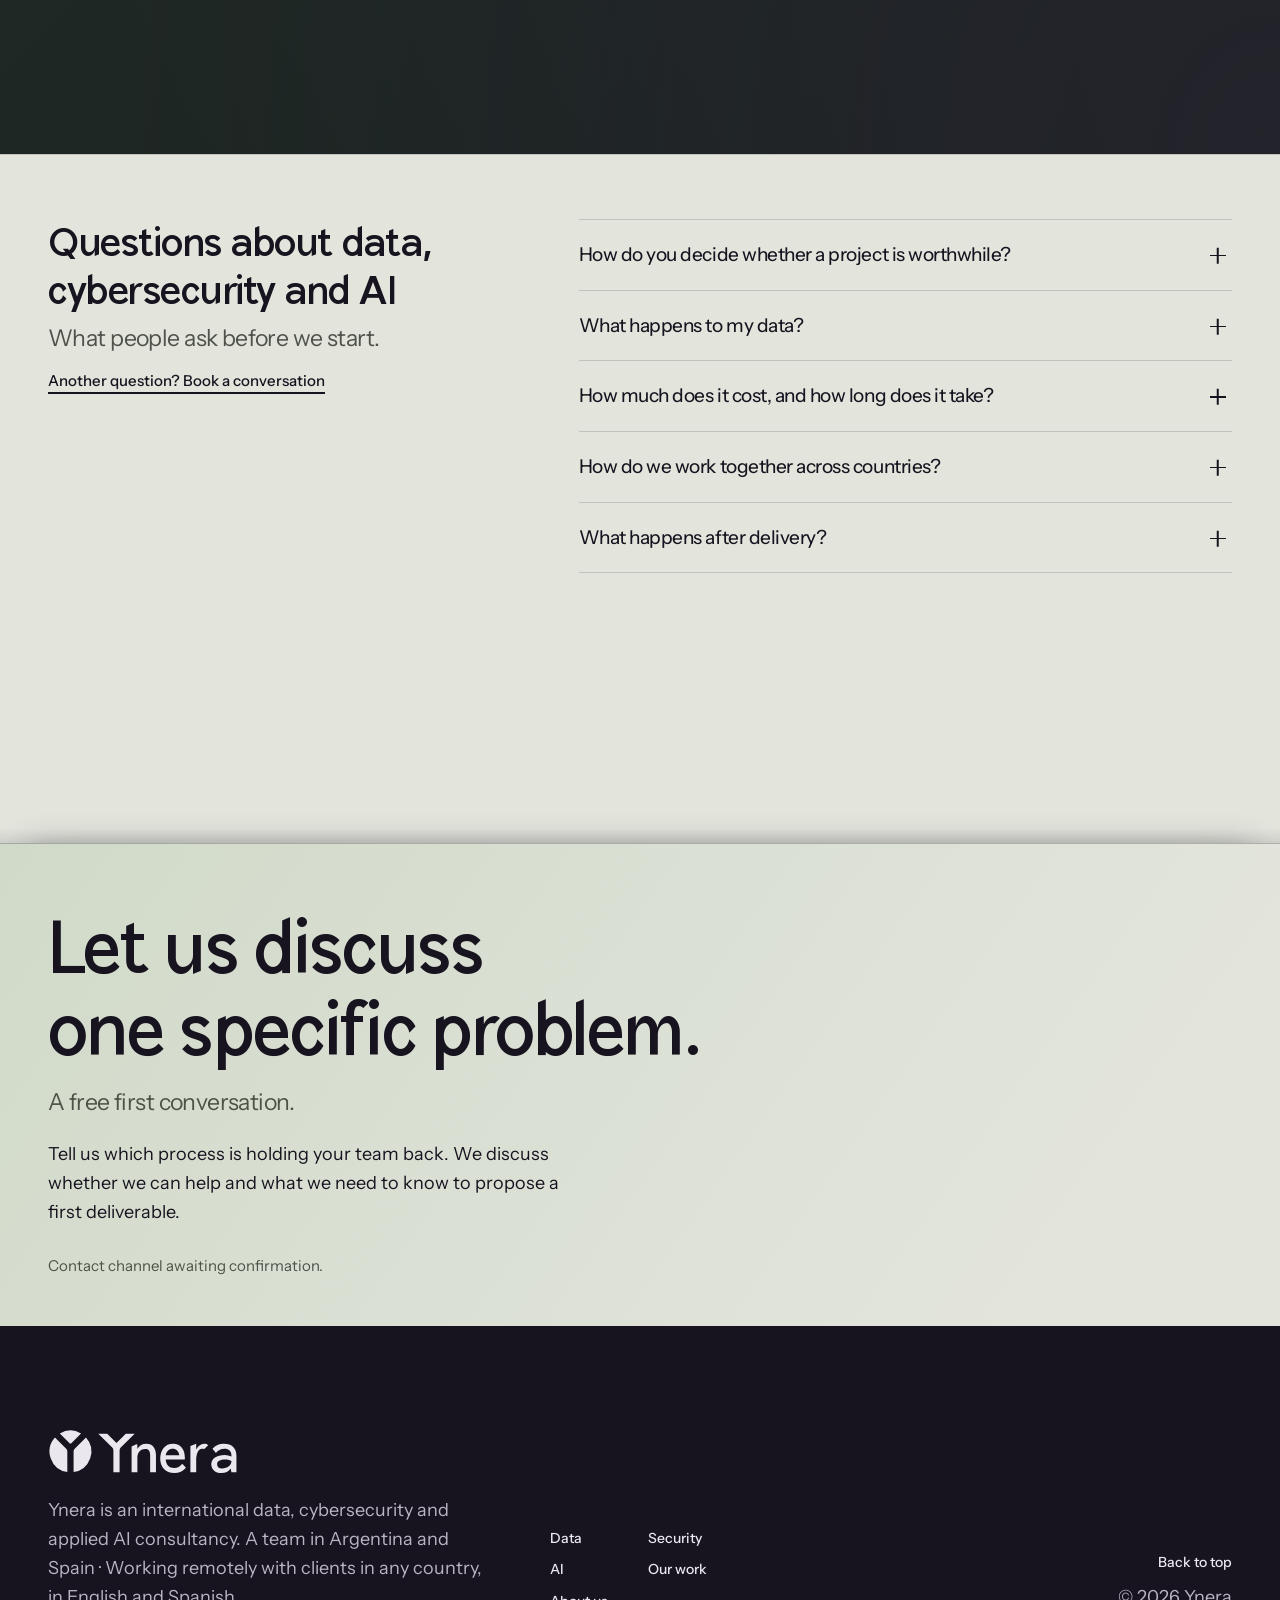
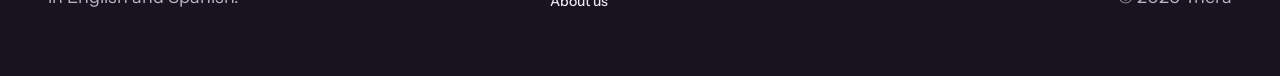
==== commit eb890952: "Drop unused Bifurca preload, tighten Rama notes Co-Authored-By: Claude Fable 5.1 <noreply@anthropic." ====
--- a/en.html
+++ b/en.html
@@ -133,7 +133,6 @@
     }
   ]
 }</script>
-<link rel="preload" href="fonts/ynera-bifurca.woff2?v=2" as="font" type="font/woff2" crossorigin>
 <style>
 /* Sistema tipográfico: Bifurca Display original en titulares; Instrument Sans OFL
    para lectura y controles; Piazzolla italic sólo en la anotación botánica. */
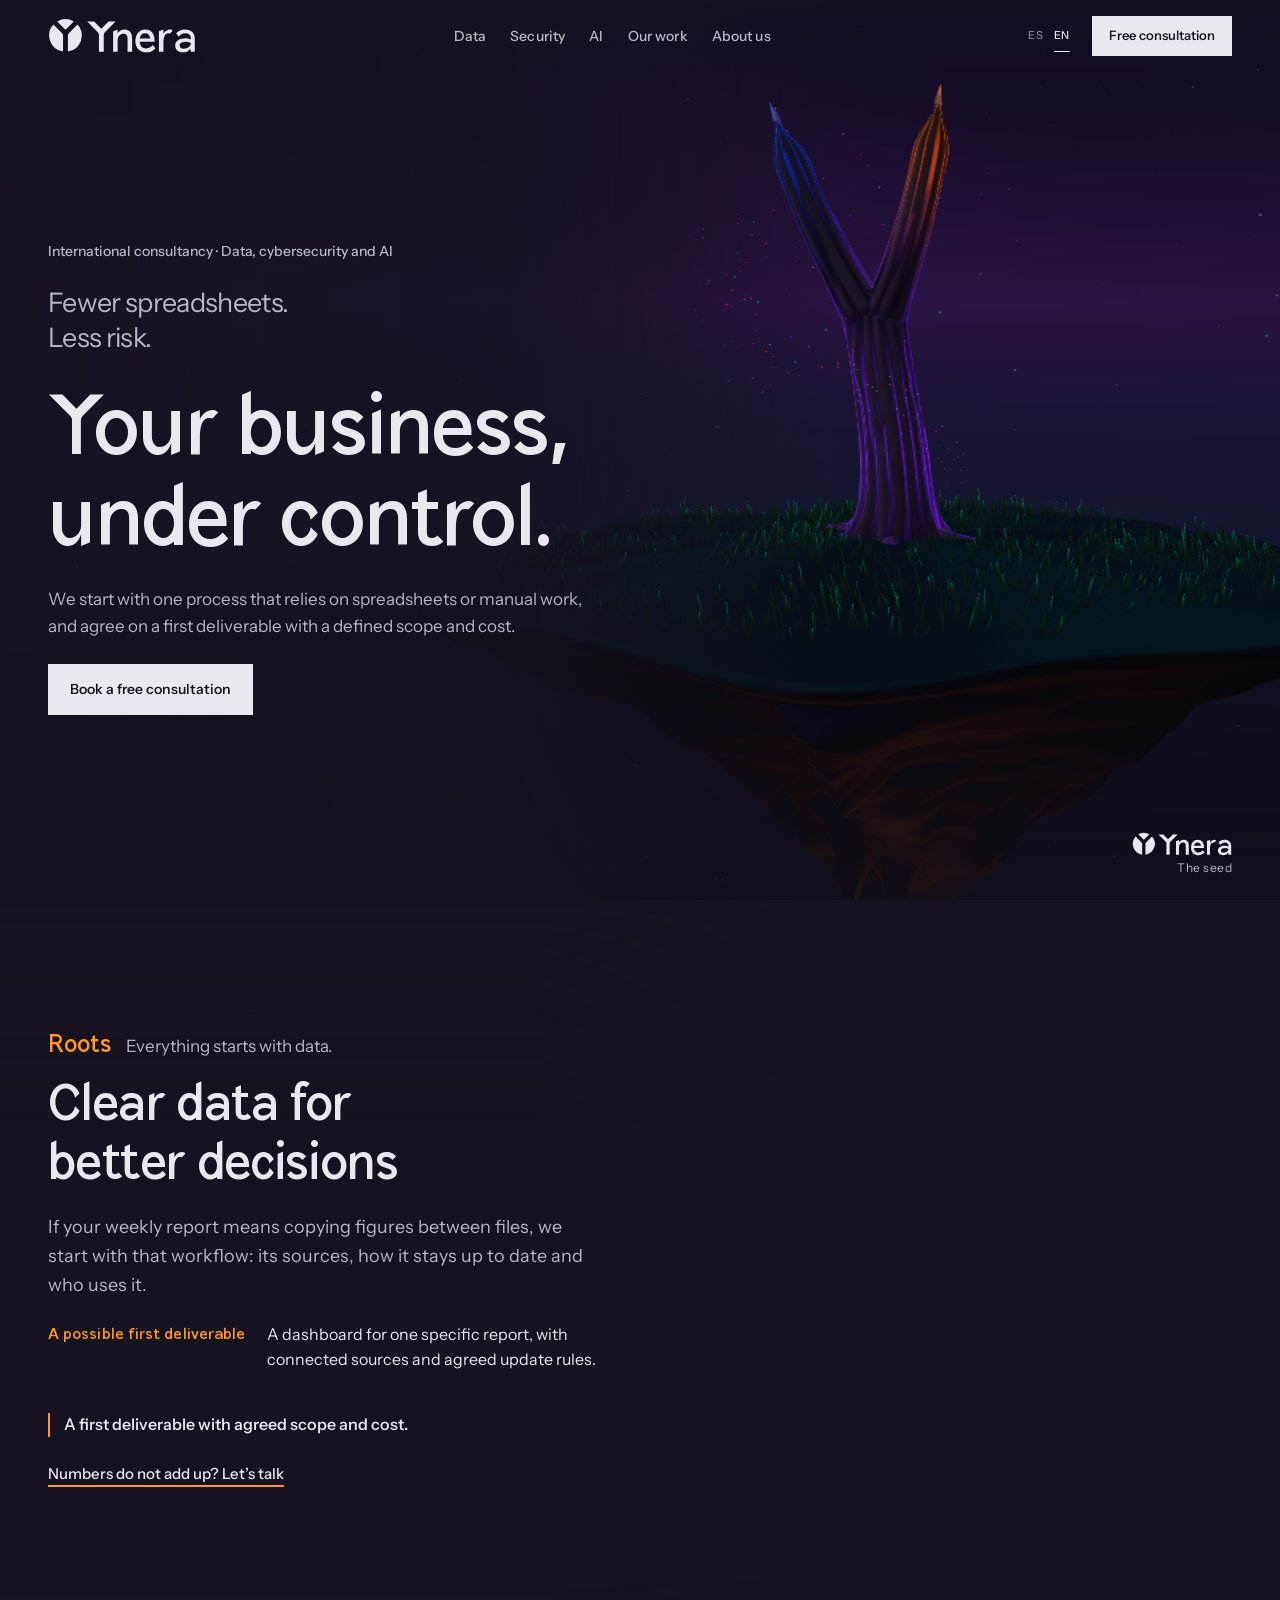
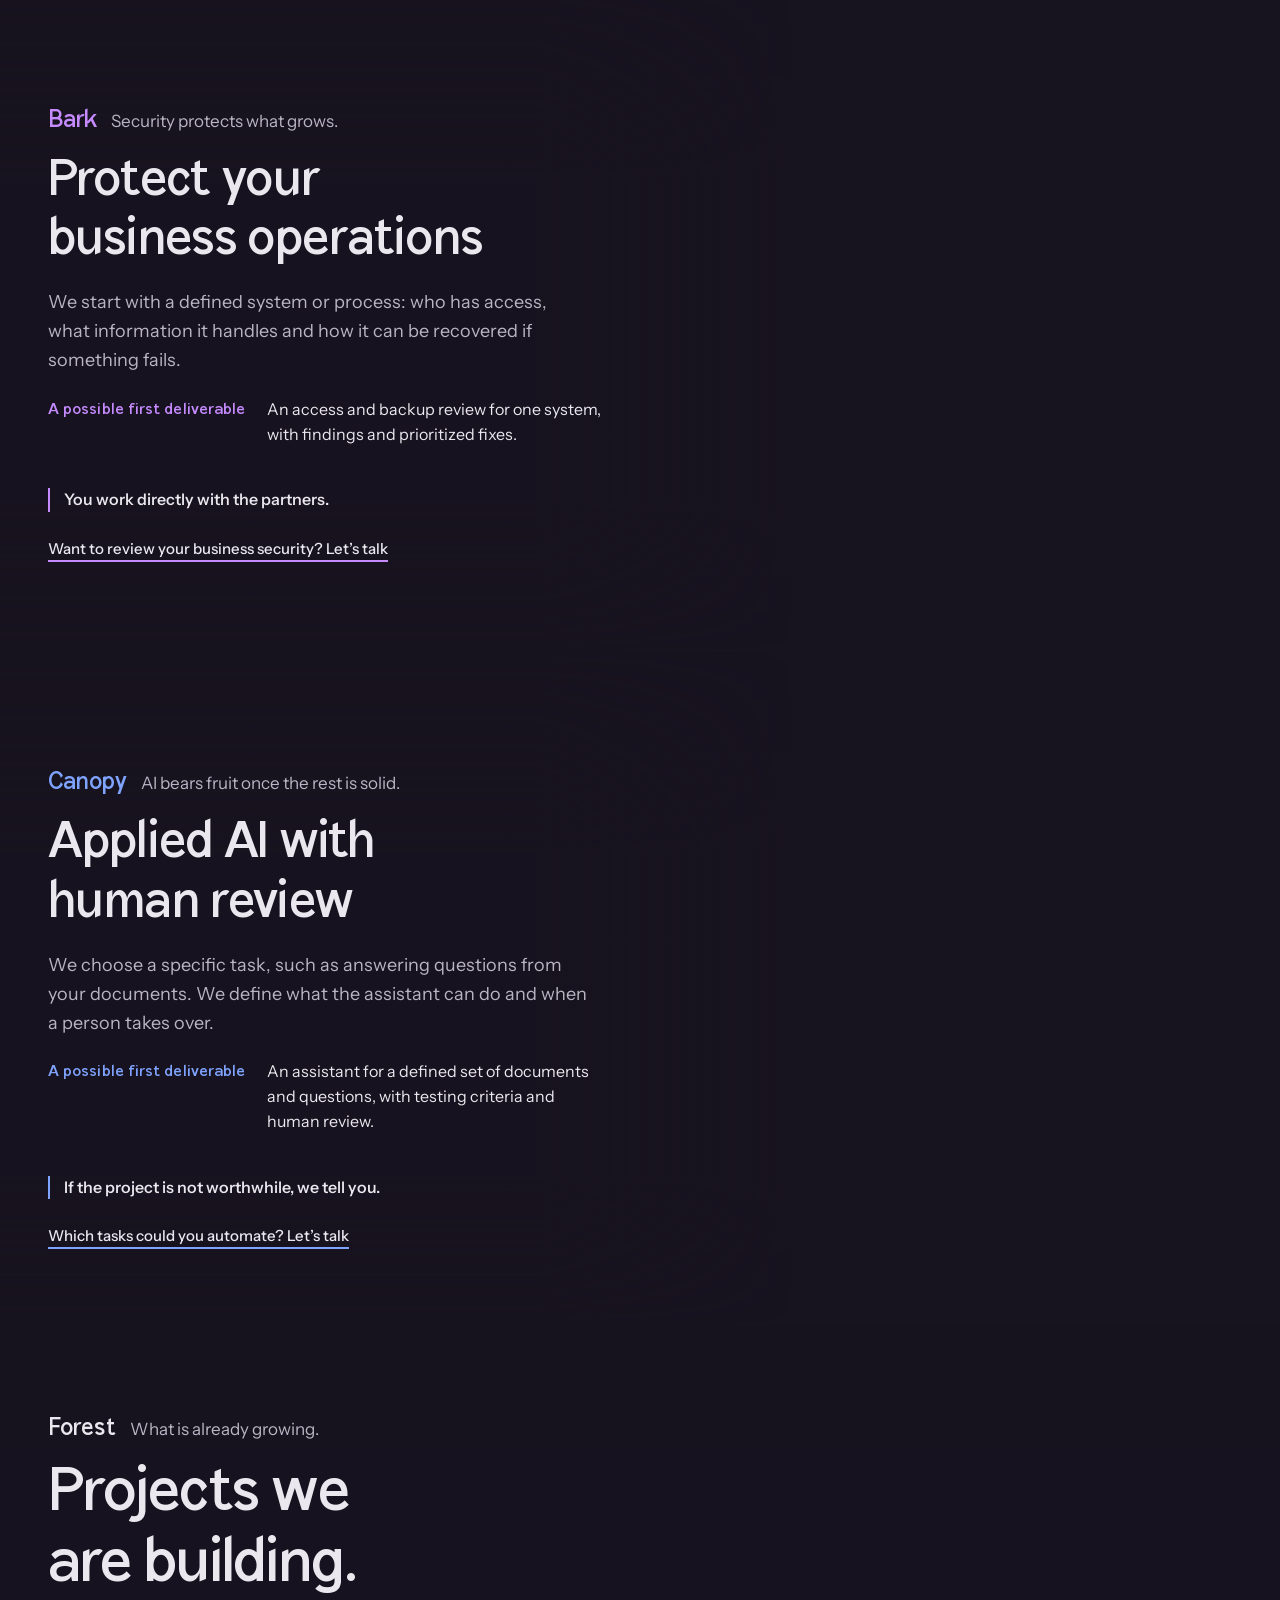
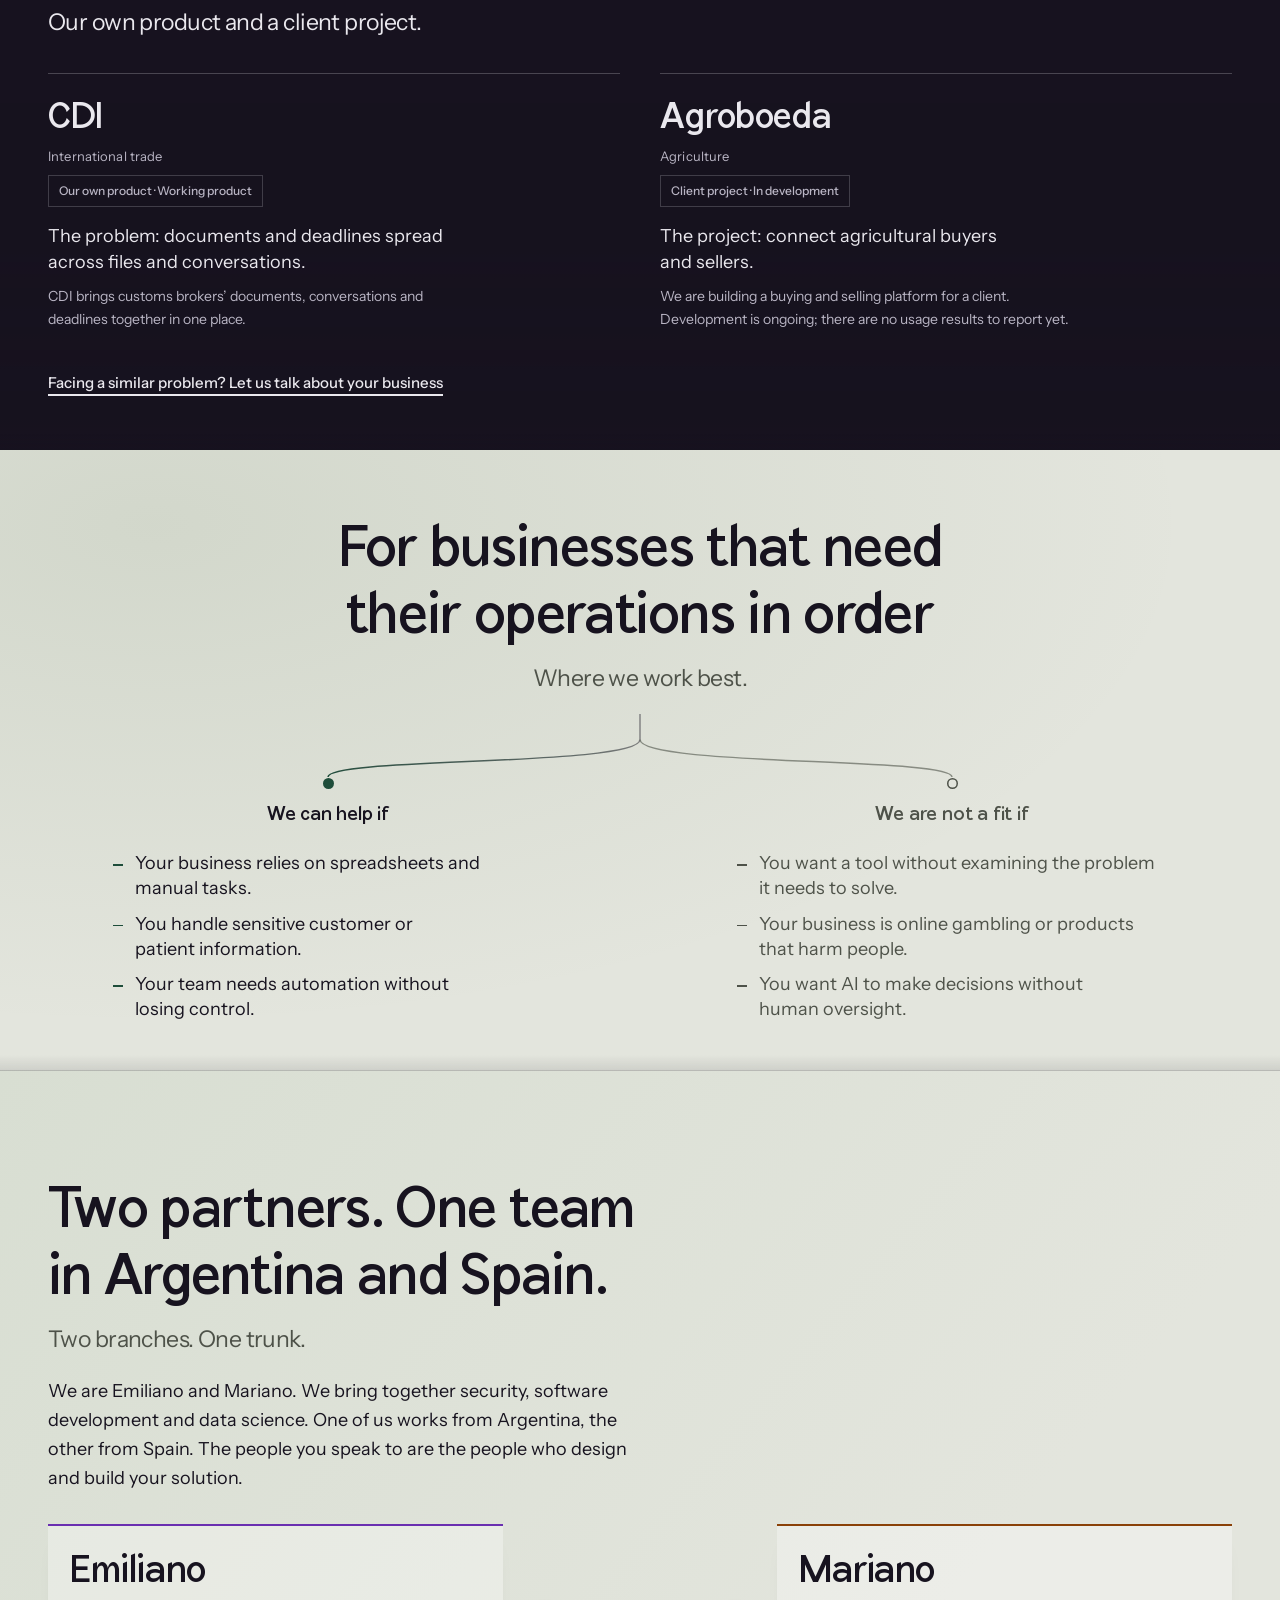
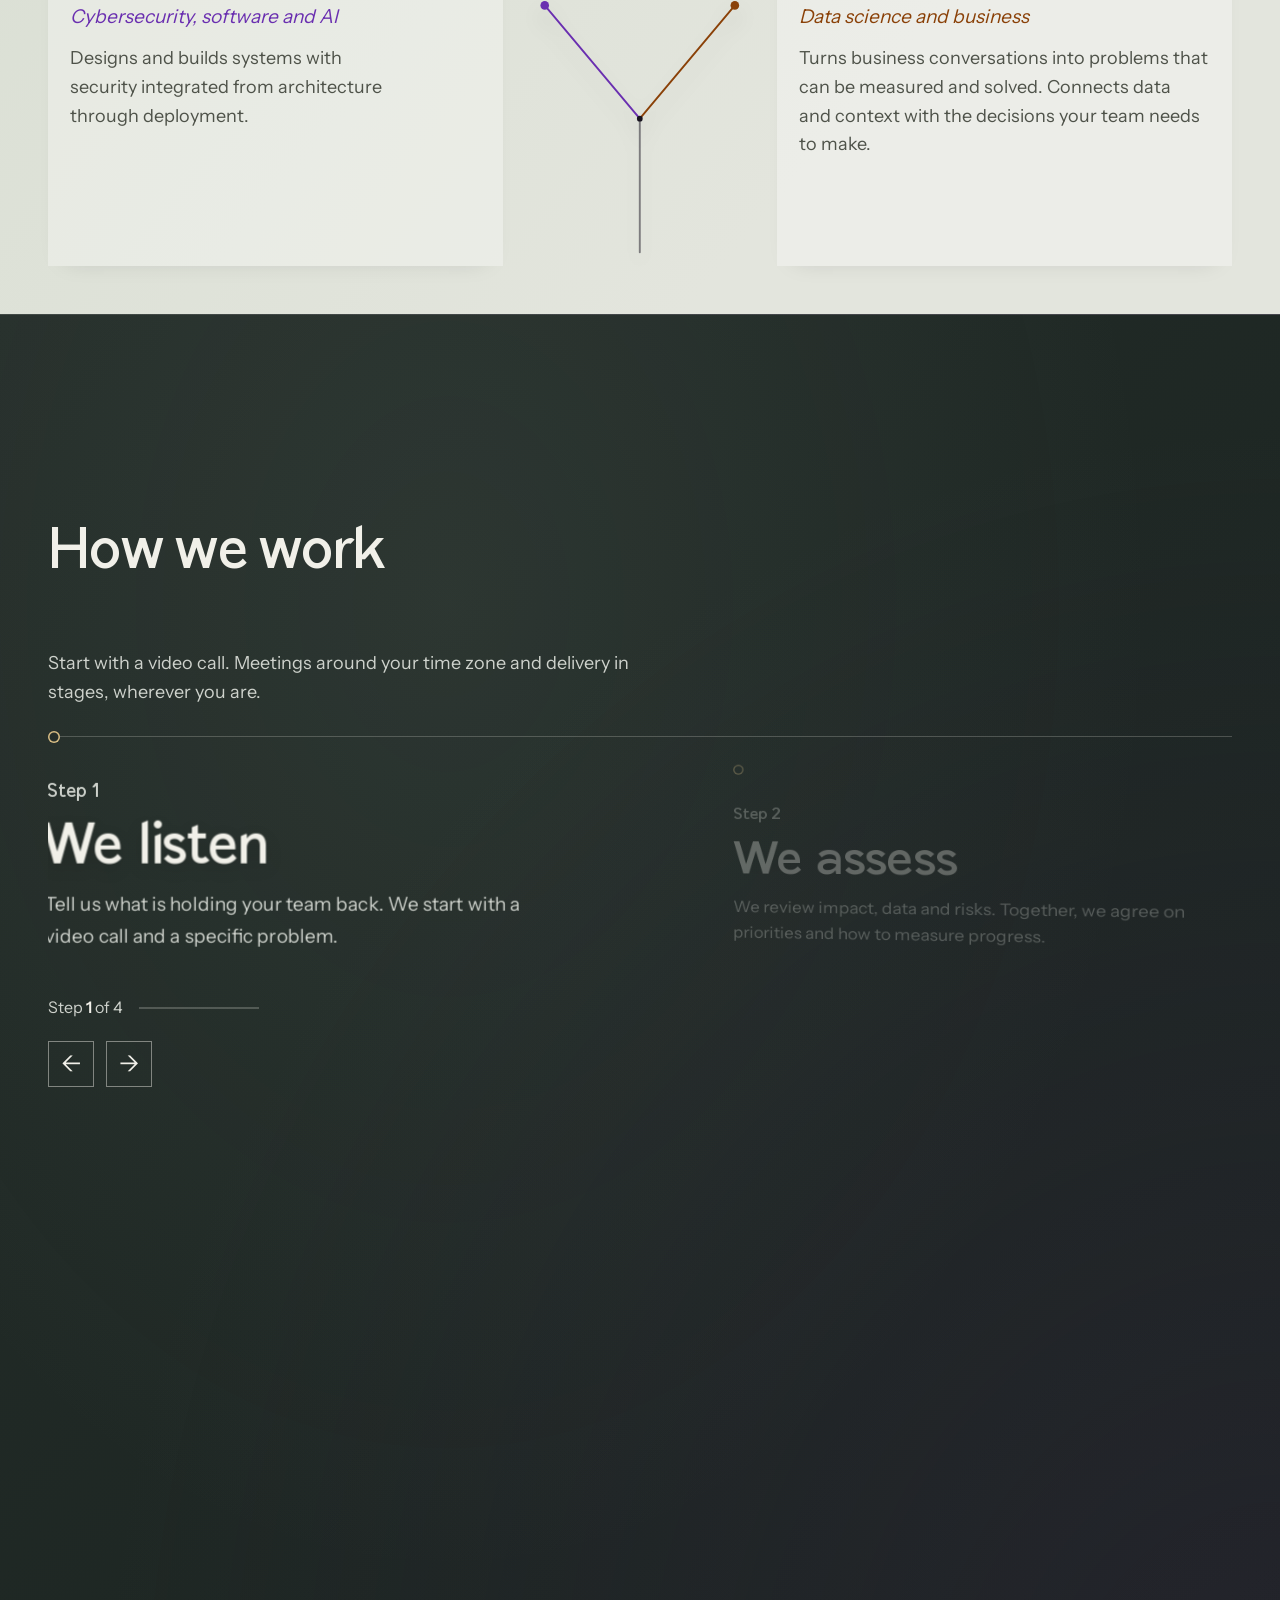
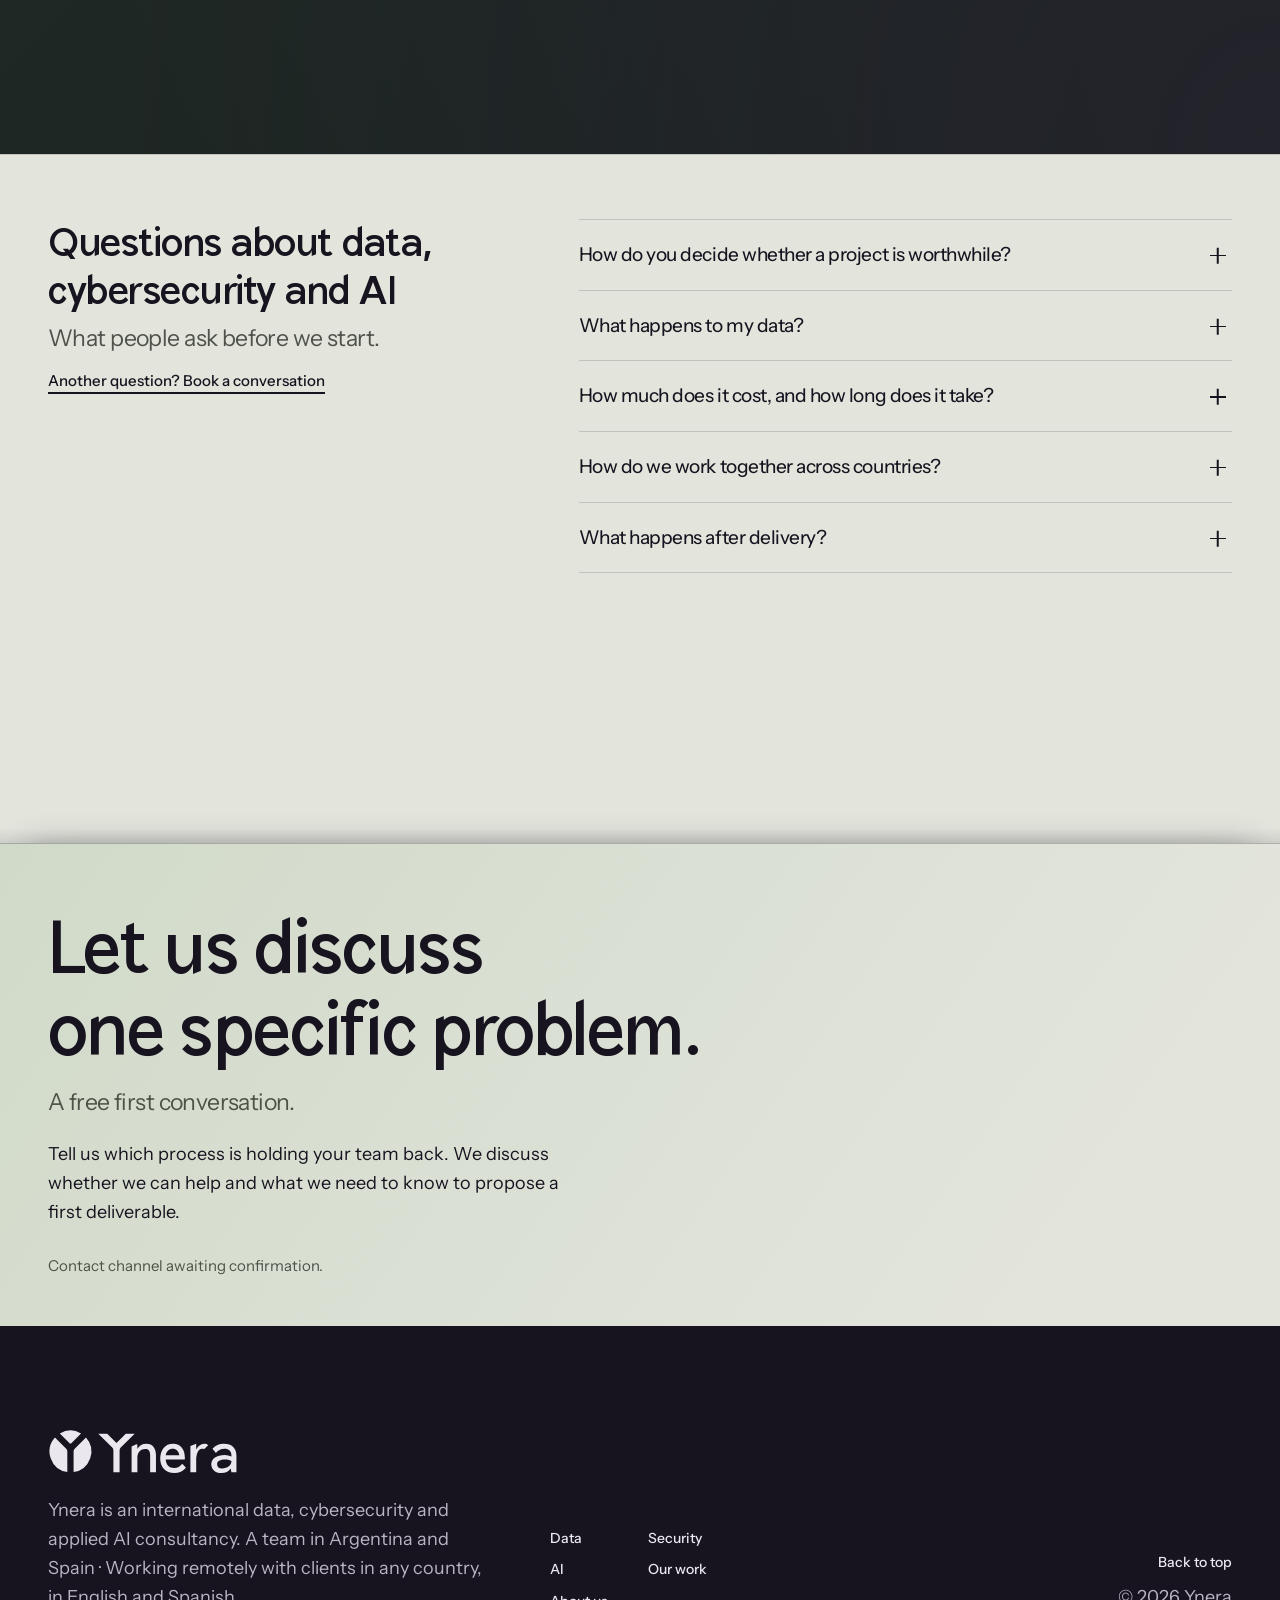
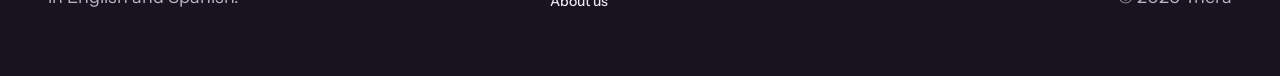
==== commit 6775bf87: "Keep the tree visible on mobile with a fixed top window Co-Authored-By: Claude Fable 5.1 <noreply@an" ====
--- a/en.html
+++ b/en.html
@@ -498,7 +498,7 @@
   *,*::before,*::after{transition:none!important;animation:none!important}
 }
 </style>
-<link rel="stylesheet" href="typography.css?v=rama-1">
+<link rel="stylesheet" href="typography.css?v=movil-1">
 
 
 </head>
--- a/typography.css
+++ b/typography.css
@@ -254,3 +254,23 @@
 .audience{font:500 14px/1.5 var(--f);letter-spacing:0;text-transform:none}
 #bosque .case .sector{font-size:13px;letter-spacing:.01em;text-transform:none}
 .kicker b{letter-spacing:.005em}
+
+/* Móvil: el árbol queda siempre a la vista en una ventana superior y el texto pasa por debajo.
+   Antes el texto y sus velos tapaban la escena durante casi todo el recorrido. */
+@media (max-width:980px){
+  .story{--win:31%;--fade:41%}
+  .plate{z-index:2;pointer-events:none;-webkit-mask-image:linear-gradient(180deg,#000 0,#000 var(--win),rgb(0 0 0/.14) var(--fade),rgb(0 0 0/.14) 100%);mask-image:linear-gradient(180deg,#000 0,#000 var(--win),rgb(0 0 0/.14) var(--fade),rgb(0 0 0/.14) 100%)}
+  .plate::after{background:none}
+  .chap.hero{padding-block:39svh 16px}
+  .chap:not(.hero){padding-top:40svh;min-height:0}
+  .chap:not(.hero)::before{background:none}
+  .chap-card{background:none;padding:0 18px 26px;text-shadow:none}
+}
+@media (max-width:980px) and (max-height:620px){
+  .story{--win:26%;--fade:36%}
+  .chap.hero{padding-block:34svh 16px}
+  .chap.hero .hero-lede{font-size:16px}
+}
+@media (max-width:360px){
+  .mbar .btn{font-size:14px;padding:13px 10px}
+}
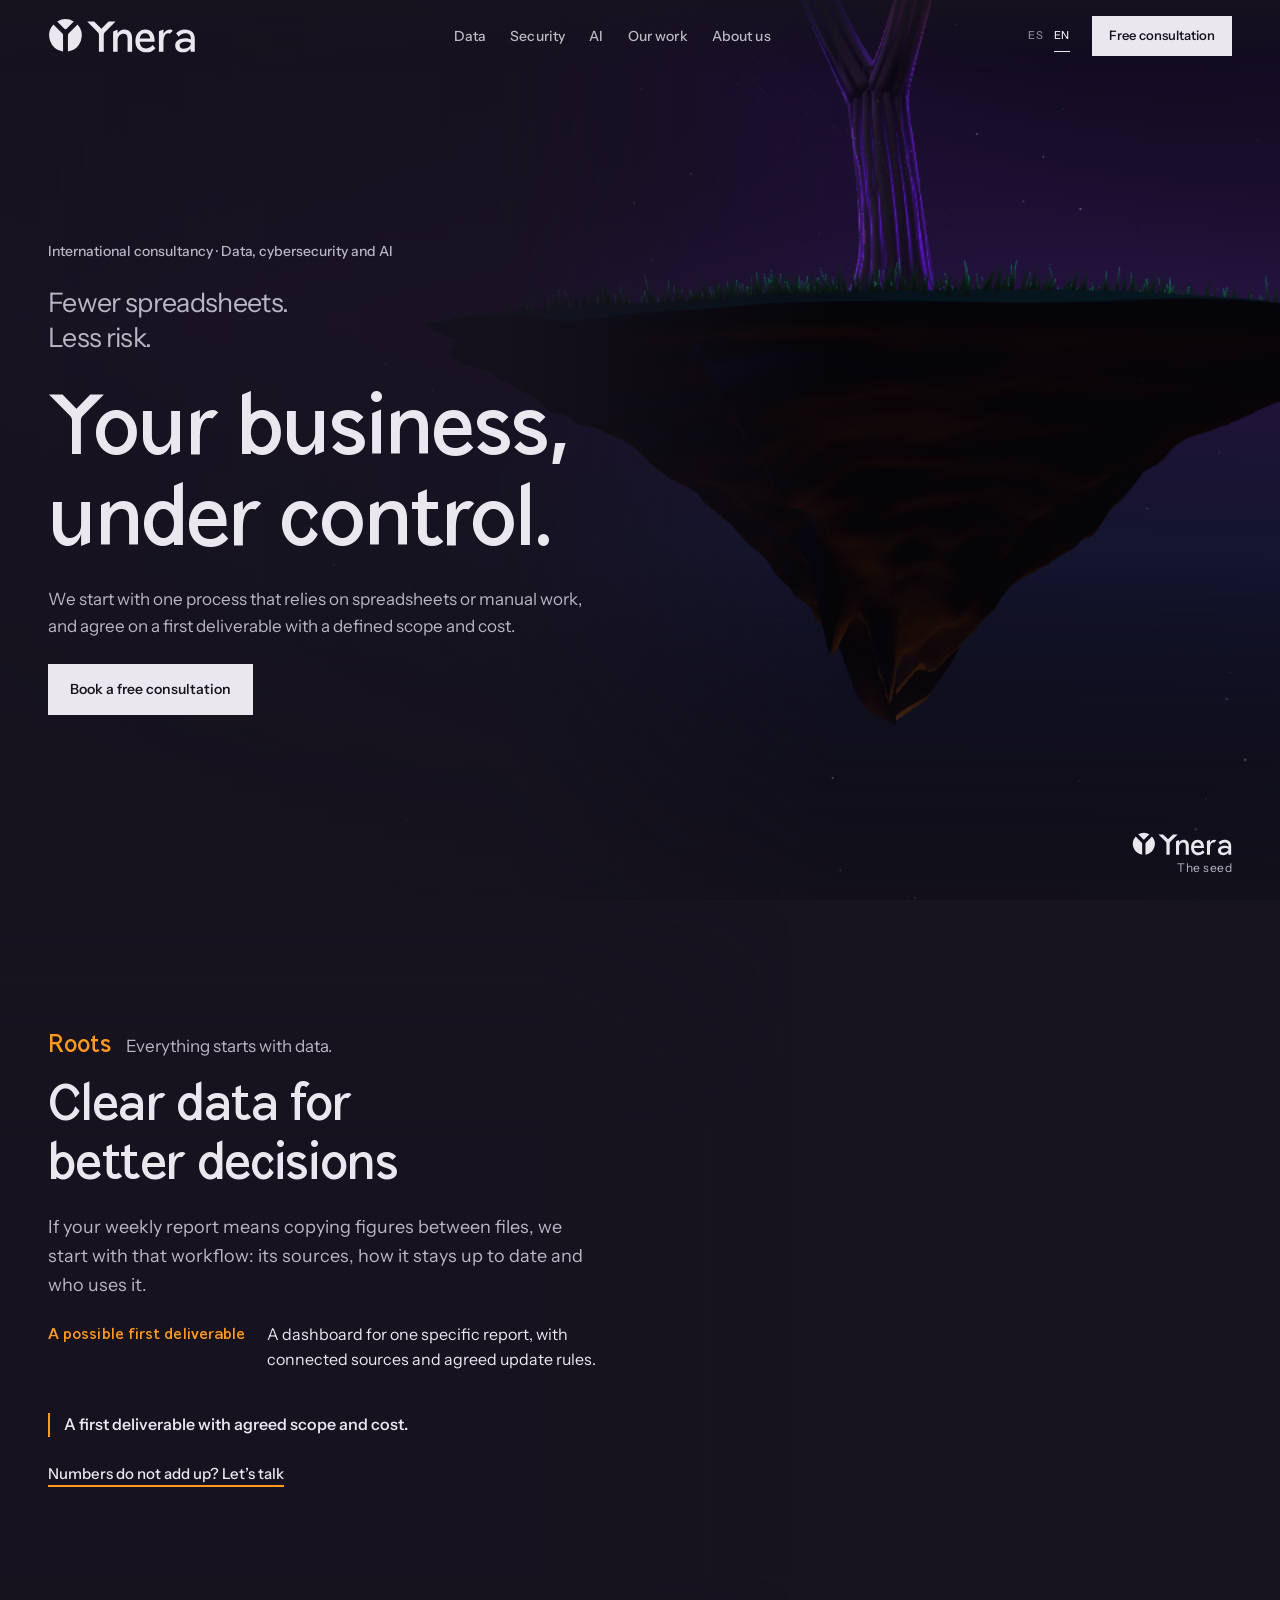
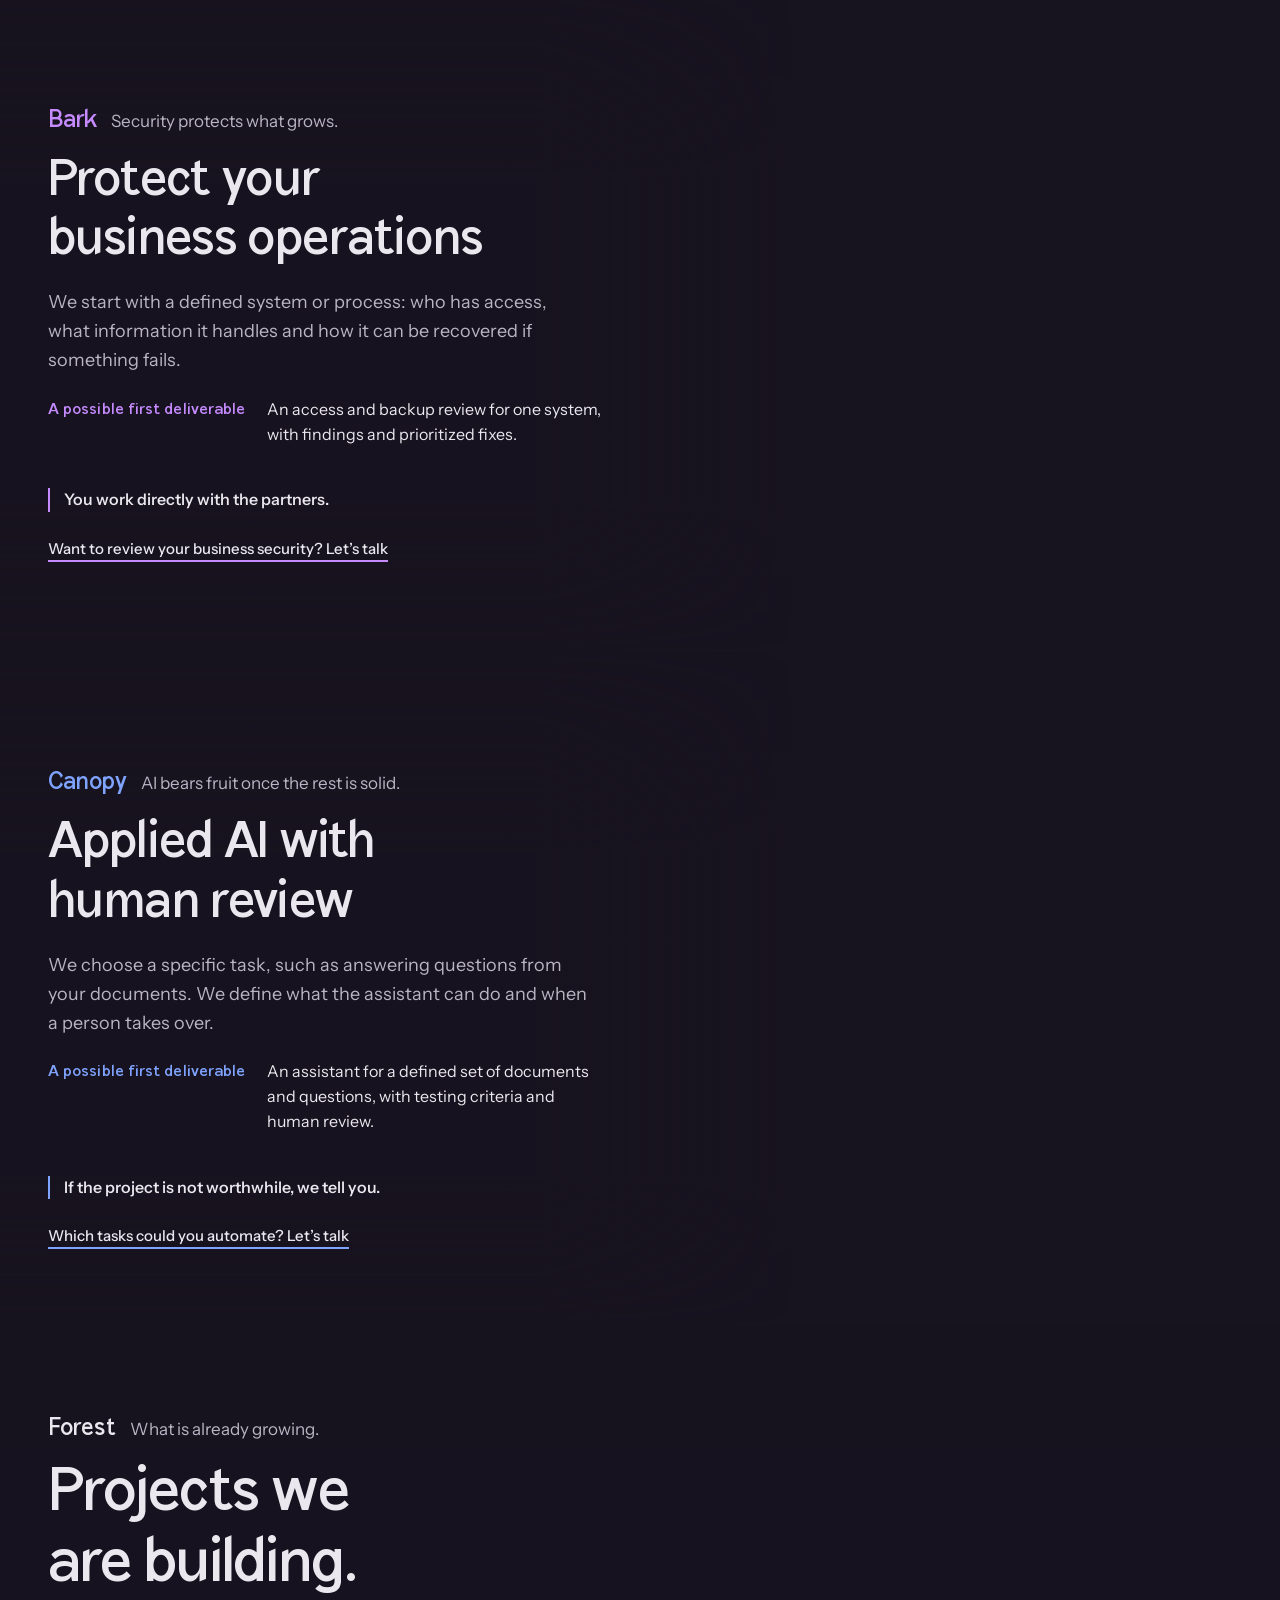
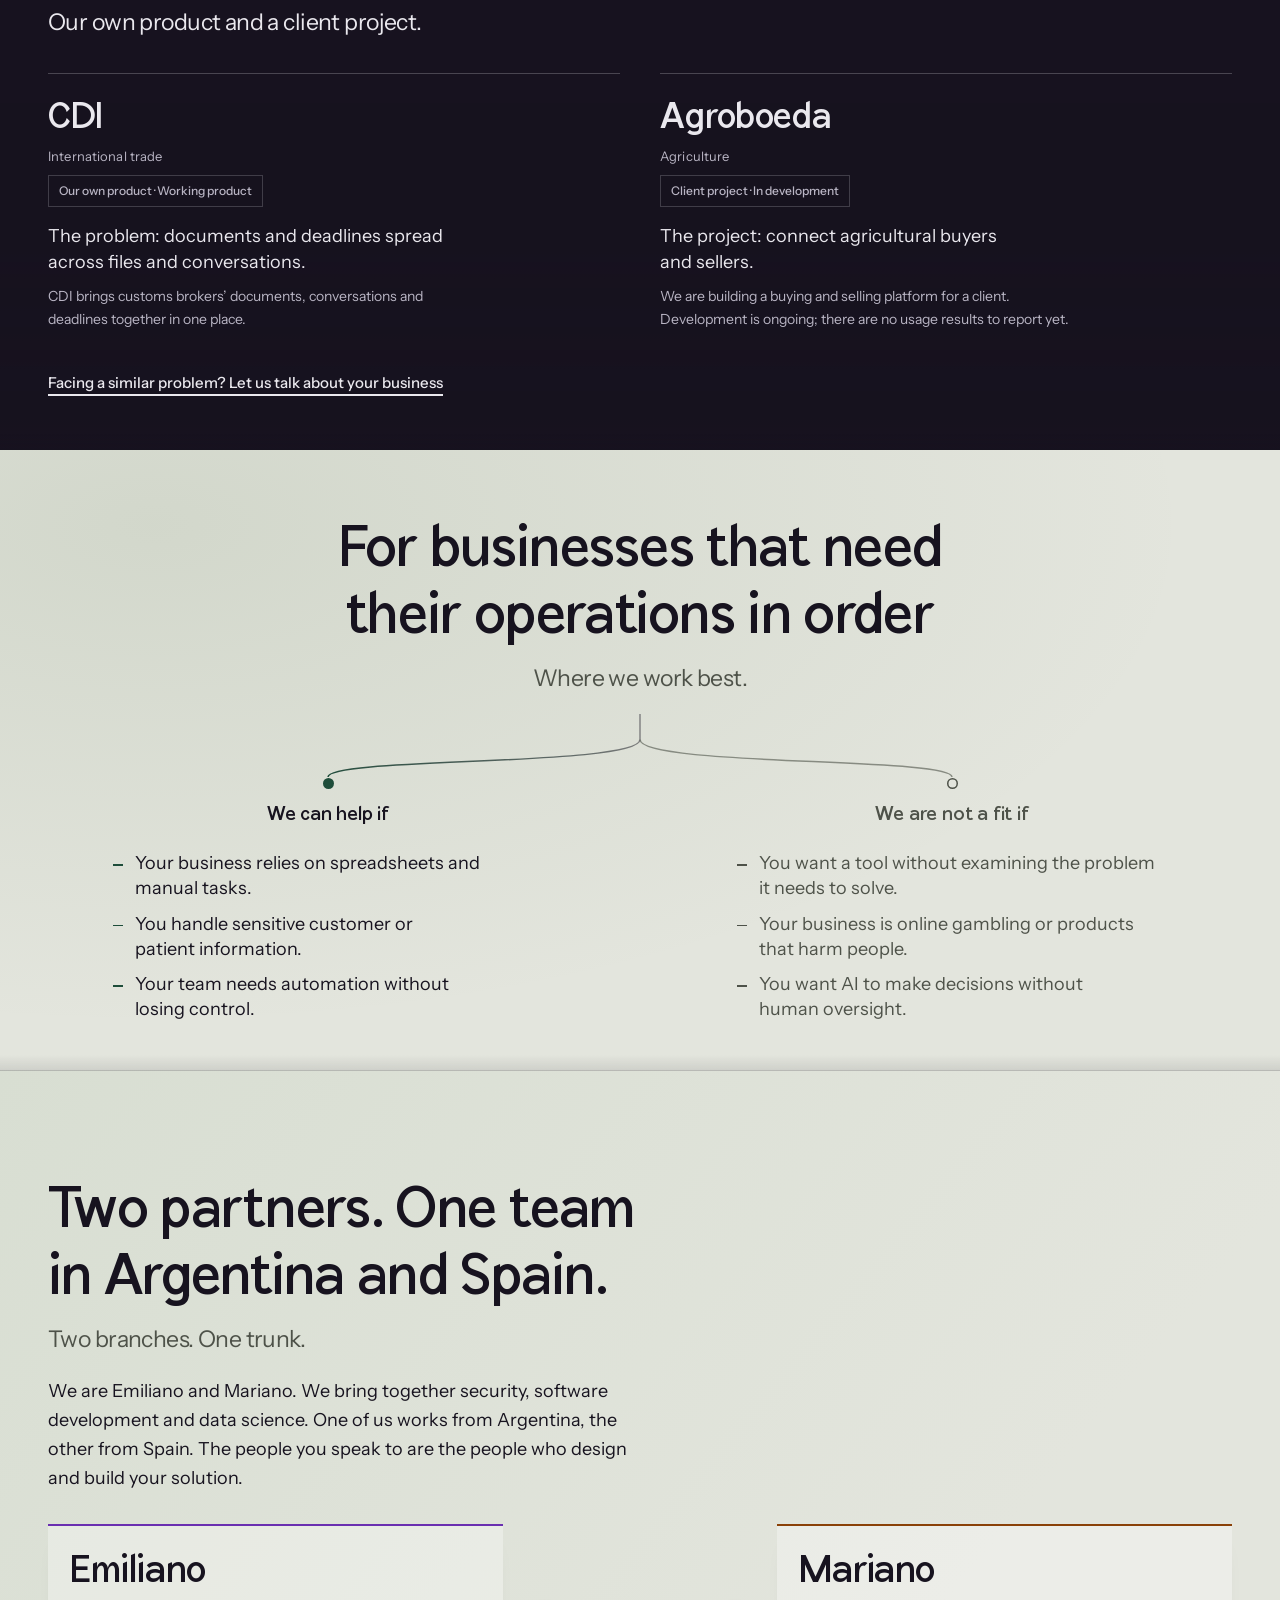
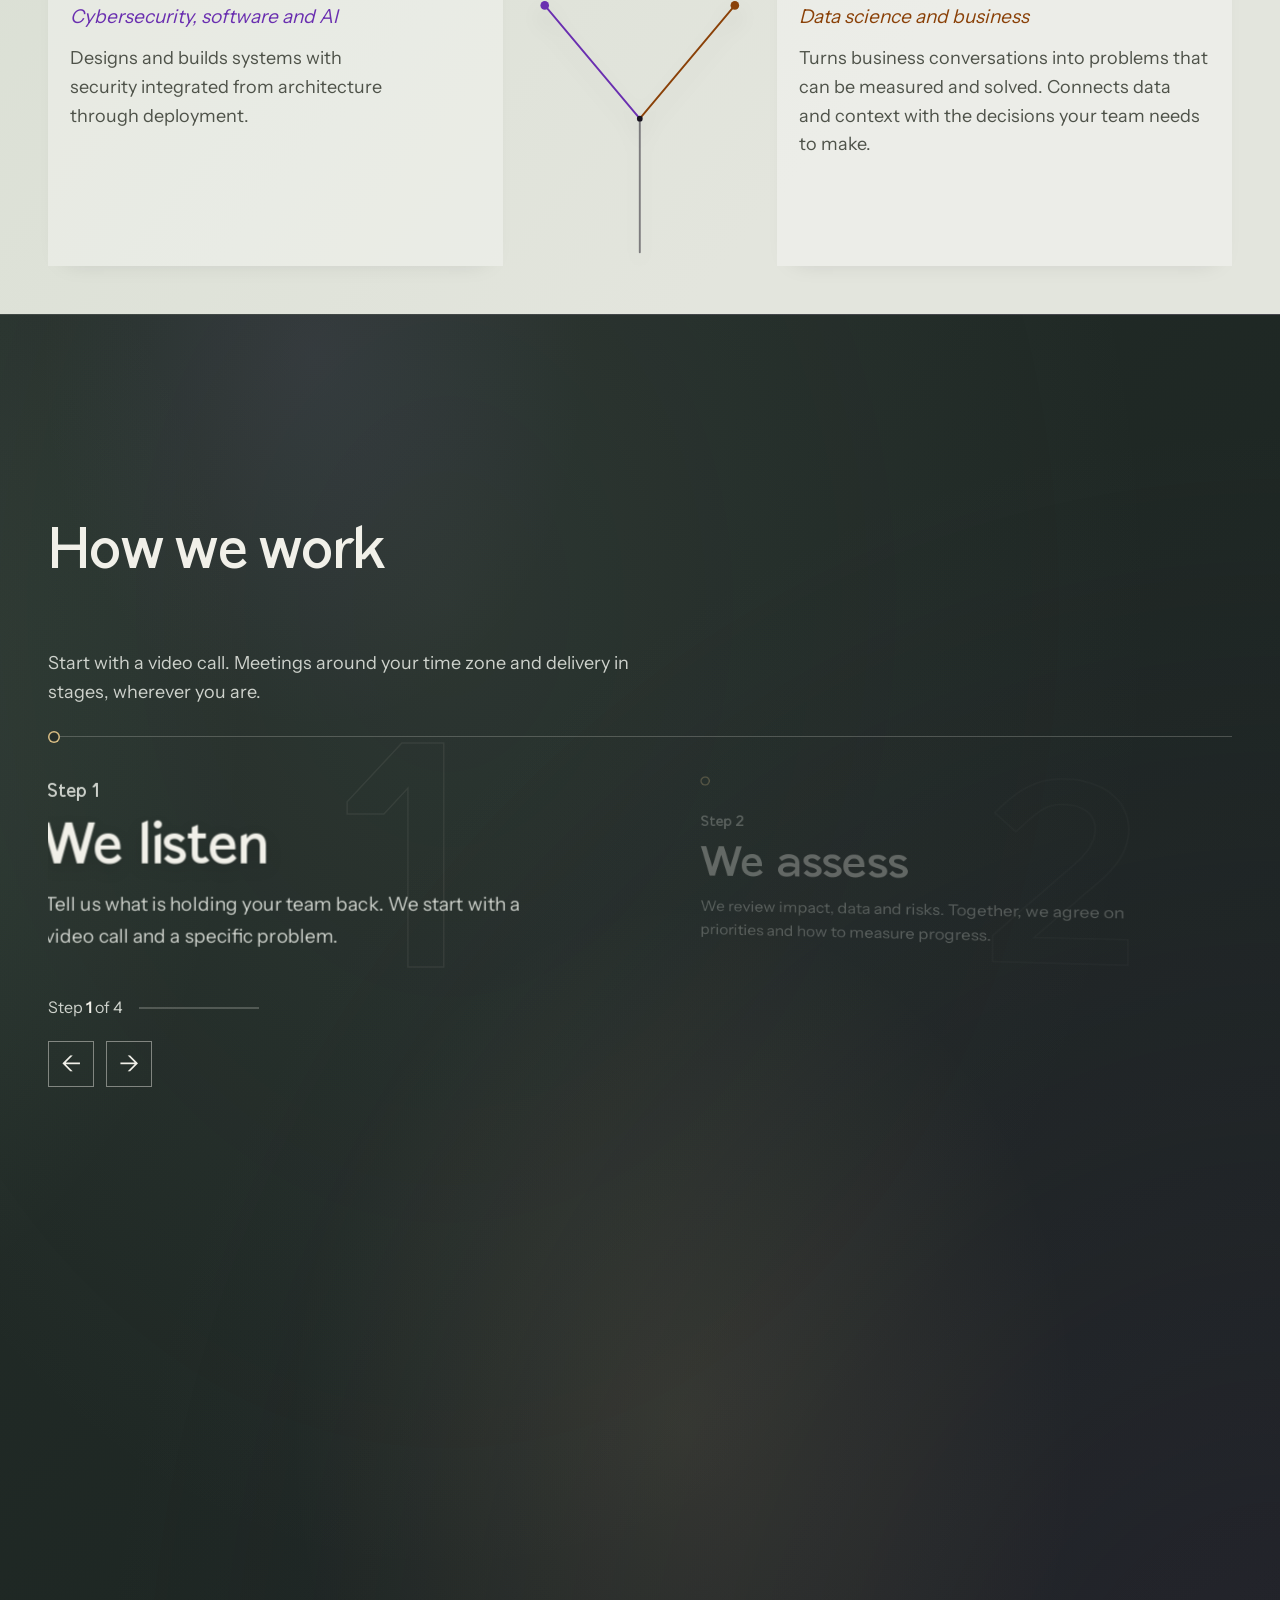
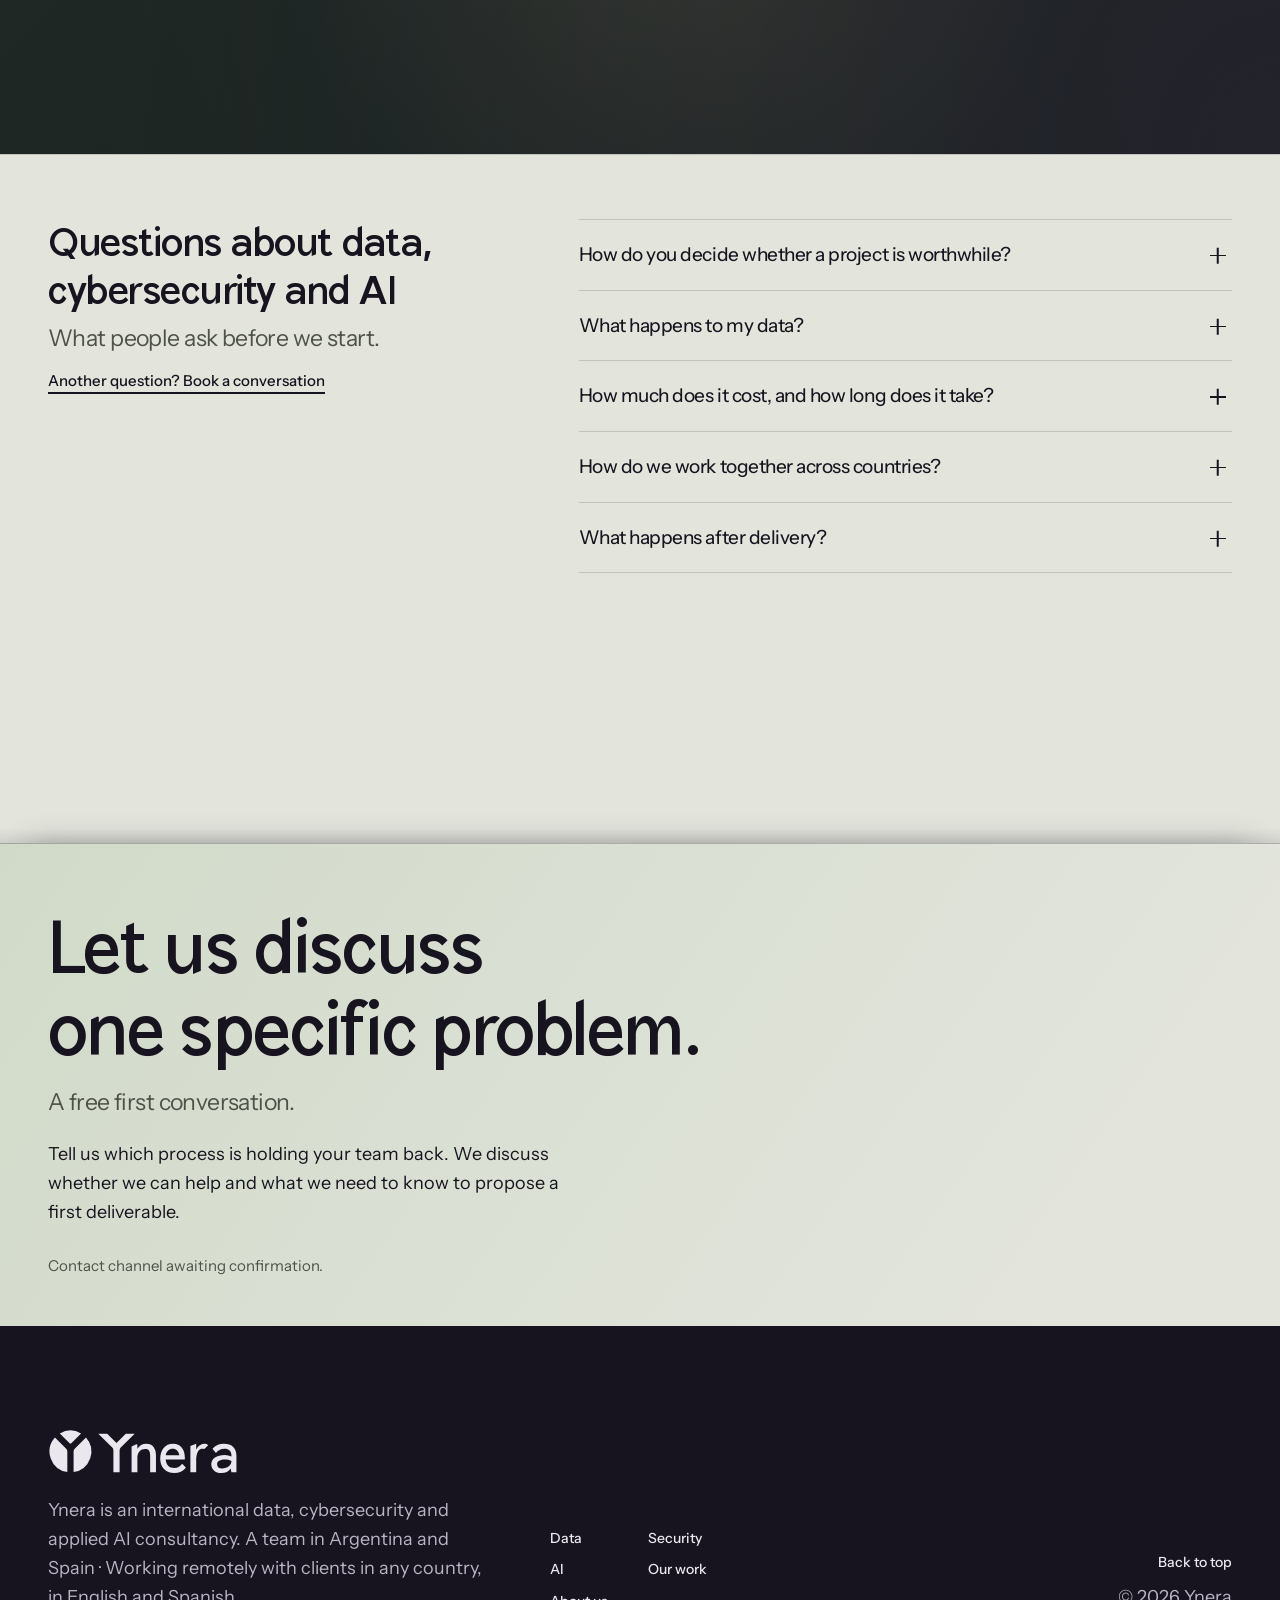
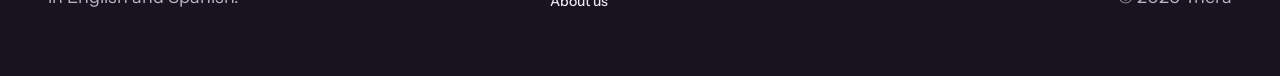
==== commit bcf7c7ff: "Make the process carousel cinematic: riding light, depth numerals, staged takes Co-Authored-By: Clau" ====
--- a/en.html
+++ b/en.html
@@ -498,7 +498,7 @@
   *,*::before,*::after{transition:none!important;animation:none!important}
 }
 </style>
-<link rel="stylesheet" href="typography.css?v=movil-1">
+<link rel="stylesheet" href="typography.css?v=cine-1">
 
 
 </head>
@@ -751,7 +751,7 @@
 
 
 <script src="tree.js?v=entry3" defer></script>
-<script src="lower-motion.js?v=story-commitments1" defer></script>
+<script src="lower-motion.js?v=cine-2" defer></script>
 <script src="motion.js?v=story-commitments1" defer></script>
 <script src="language-data.js?v=internacional1" defer></script>
 <script src="language.js?v=internacional1" defer></script>
--- a/typography.css
+++ b/typography.css
@@ -274,3 +274,25 @@
 @media (max-width:360px){
   .mbar .btn{font-size:14px;padding:13px 10px}
 }
+
+/* Proceso cinematográfico: sólo cuando lower-motion.js añade .cine (nunca con movimiento reducido). */
+#proceso.cine{overflow:clip}
+#proceso.cine>.wrap{position:relative;z-index:1}
+#proceso.cine::before{content:"";position:absolute;inset:-12% -35%;pointer-events:none;background:radial-gradient(34% 52% at 28% 32%,rgb(126 170 138/.17),transparent 70%),radial-gradient(26% 42% at 72% 72%,rgb(217 190 133/.11),transparent 70%),radial-gradient(18% 30% at 55% 12%,rgb(141 120 190/.10),transparent 70%);translate:calc(var(--p,0) * -20%) 0;animation:proc-drift 14s ease-in-out infinite alternate}
+@keyframes proc-drift{from{transform:translate3d(-2%,-2%,0) scale(1)}to{transform:translate3d(3%,3%,0) scale(1.08)}}
+#proceso.cine .steps{counter-reset:paso}
+#proceso.cine .step{counter-increment:paso}
+#proceso.cine .step:nth-child(2){--i:0}#proceso.cine .step:nth-child(3){--i:1}#proceso.cine .step:nth-child(4){--i:2}#proceso.cine .step:nth-child(5){--i:3}
+#proceso.cine .step::before{content:counter(paso);position:absolute;z-index:-1;right:4%;top:-.1em;font:400 clamp(190px,25vw,360px)/1 "Ynera Rama",var(--f);color:transparent;-webkit-text-stroke:1.5px rgb(241 240 233/.13);pointer-events:none;translate:calc((var(--p,0) * 3 - var(--i,0)) * -90px) 0;opacity:.55;transition:opacity .7s var(--ease),-webkit-text-stroke-color .7s var(--ease)}
+#proceso.cine .step.now::before{opacity:1;-webkit-text-stroke-color:rgb(217 190 133/.42)}
+#proceso.cine .steps .step>h3,#proceso.cine .steps .step>p,#proceso.cine .steps .step>.step-n{transition:transform .8s var(--ease),opacity .8s var(--ease),letter-spacing .8s var(--ease)}
+#proceso.cine .steps .step:not(.take)>.step-n{opacity:.45}
+#proceso.cine .steps .step:not(.take)>h3{transform:translate3d(0,30px,24px);letter-spacing:.025em}
+#proceso.cine .steps .step:not(.take)>p{opacity:0;transform:translate3d(0,26px,12px)}
+#proceso.cine .steps .step.take>h3{transition-delay:.1s}
+#proceso.cine .steps .step.take>p{transition-delay:.26s}
+.car-light{position:absolute;left:0;top:5px;width:0;height:0;margin:0;padding:0;list-style:none;pointer-events:none;opacity:0;transition:opacity .6s}
+.car-light.lit{opacity:1}
+.car-light::before{content:"";position:absolute;left:-110px;top:-110px;width:220px;height:220px;background:radial-gradient(circle,rgb(255 230 170/.5),rgb(217 190 133/.16) 28%,transparent 62%);mix-blend-mode:screen}
+.car-light::after{content:"";position:absolute;right:0;top:-1px;width:190px;height:3px;border-radius:3px;background:linear-gradient(90deg,transparent,#ffe9b8);box-shadow:0 0 12px rgb(255 226 160/.7)}
+@media(max-width:599px){#proceso.cine .step::before{font-size:170px;right:8%;top:.1em}}
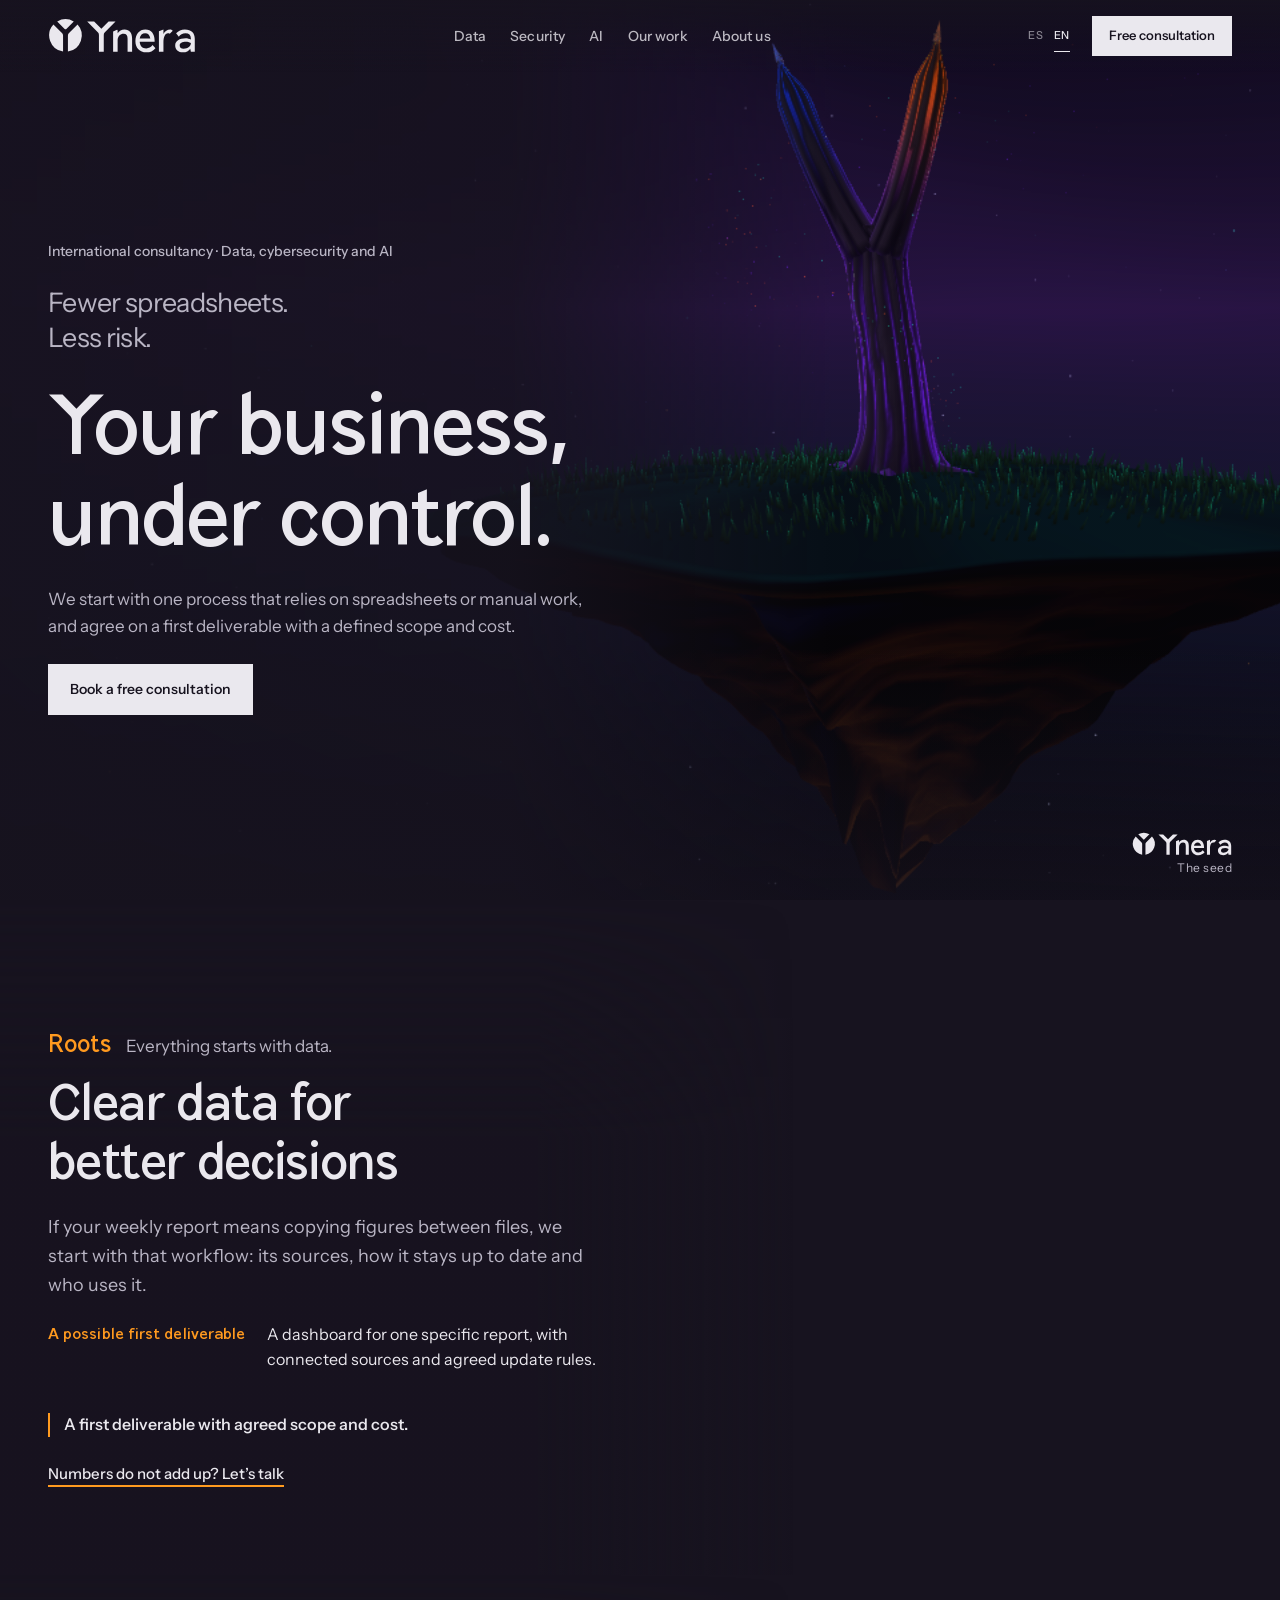
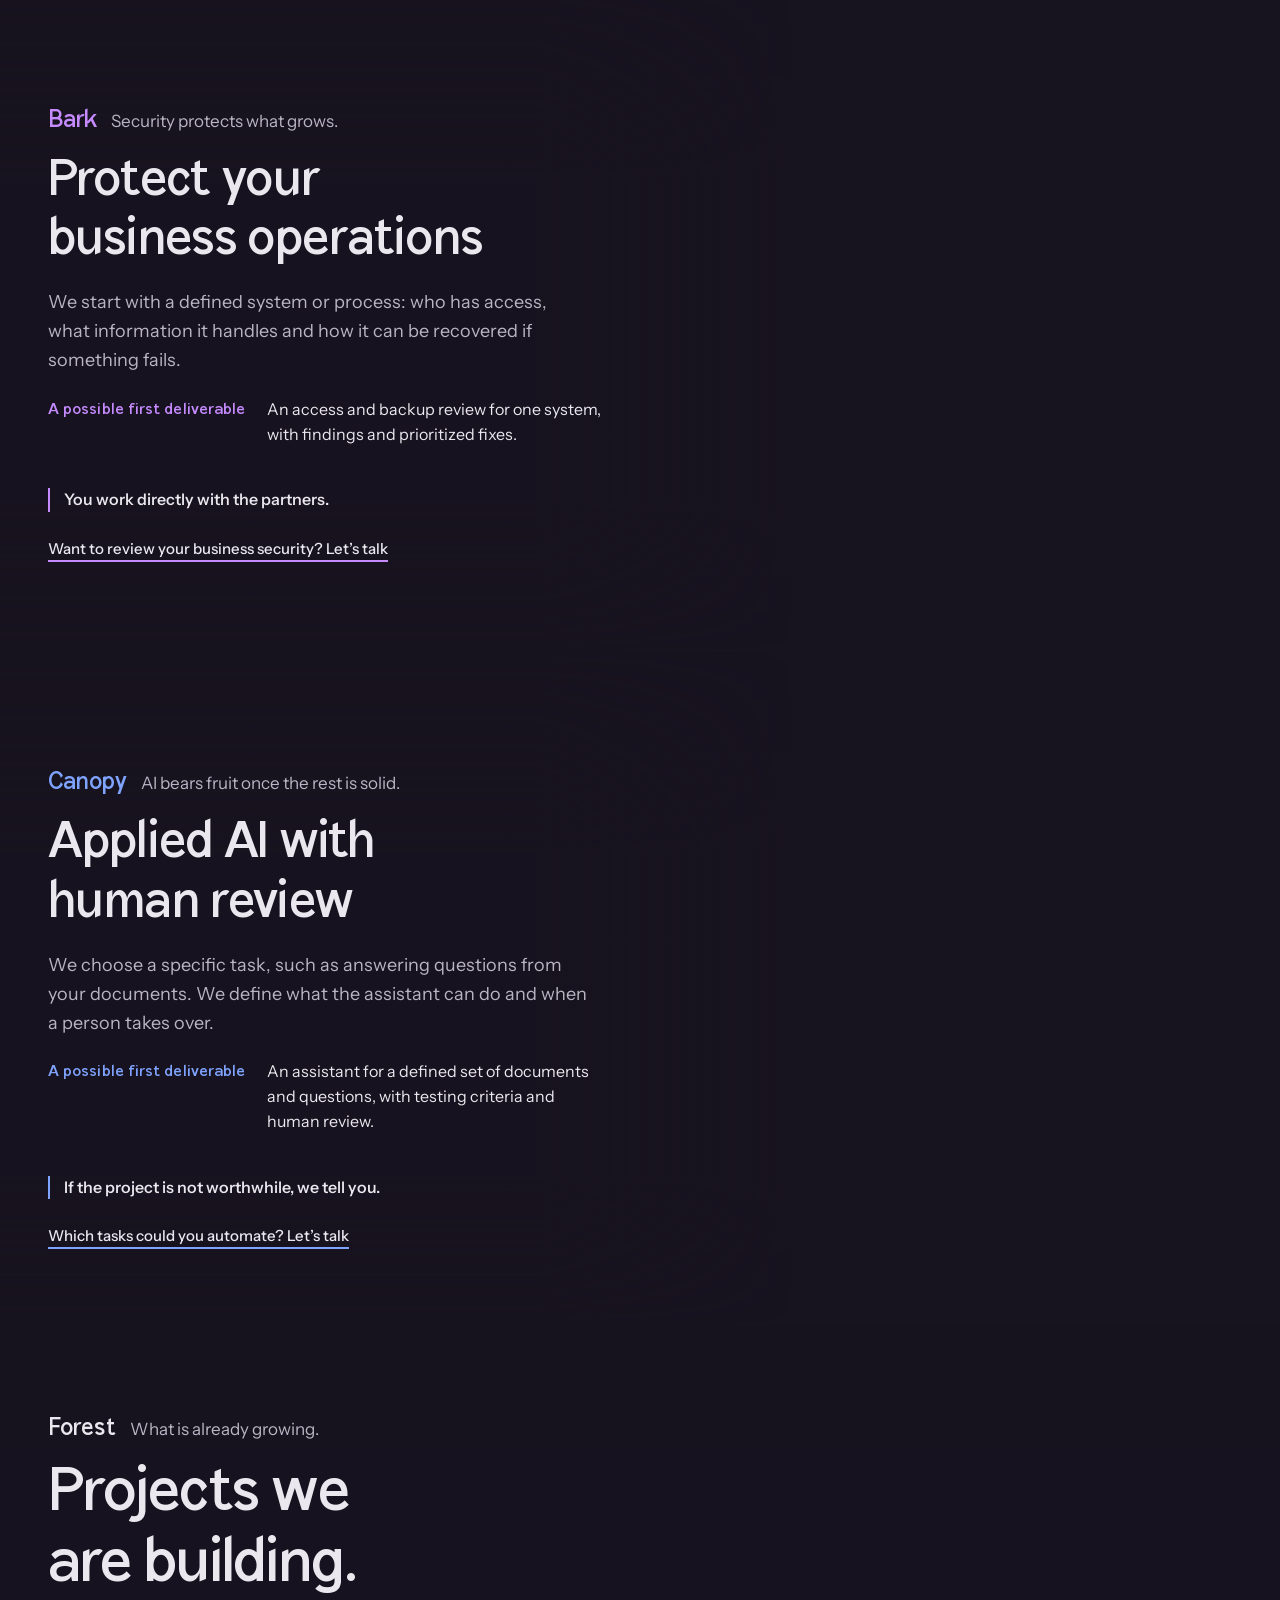
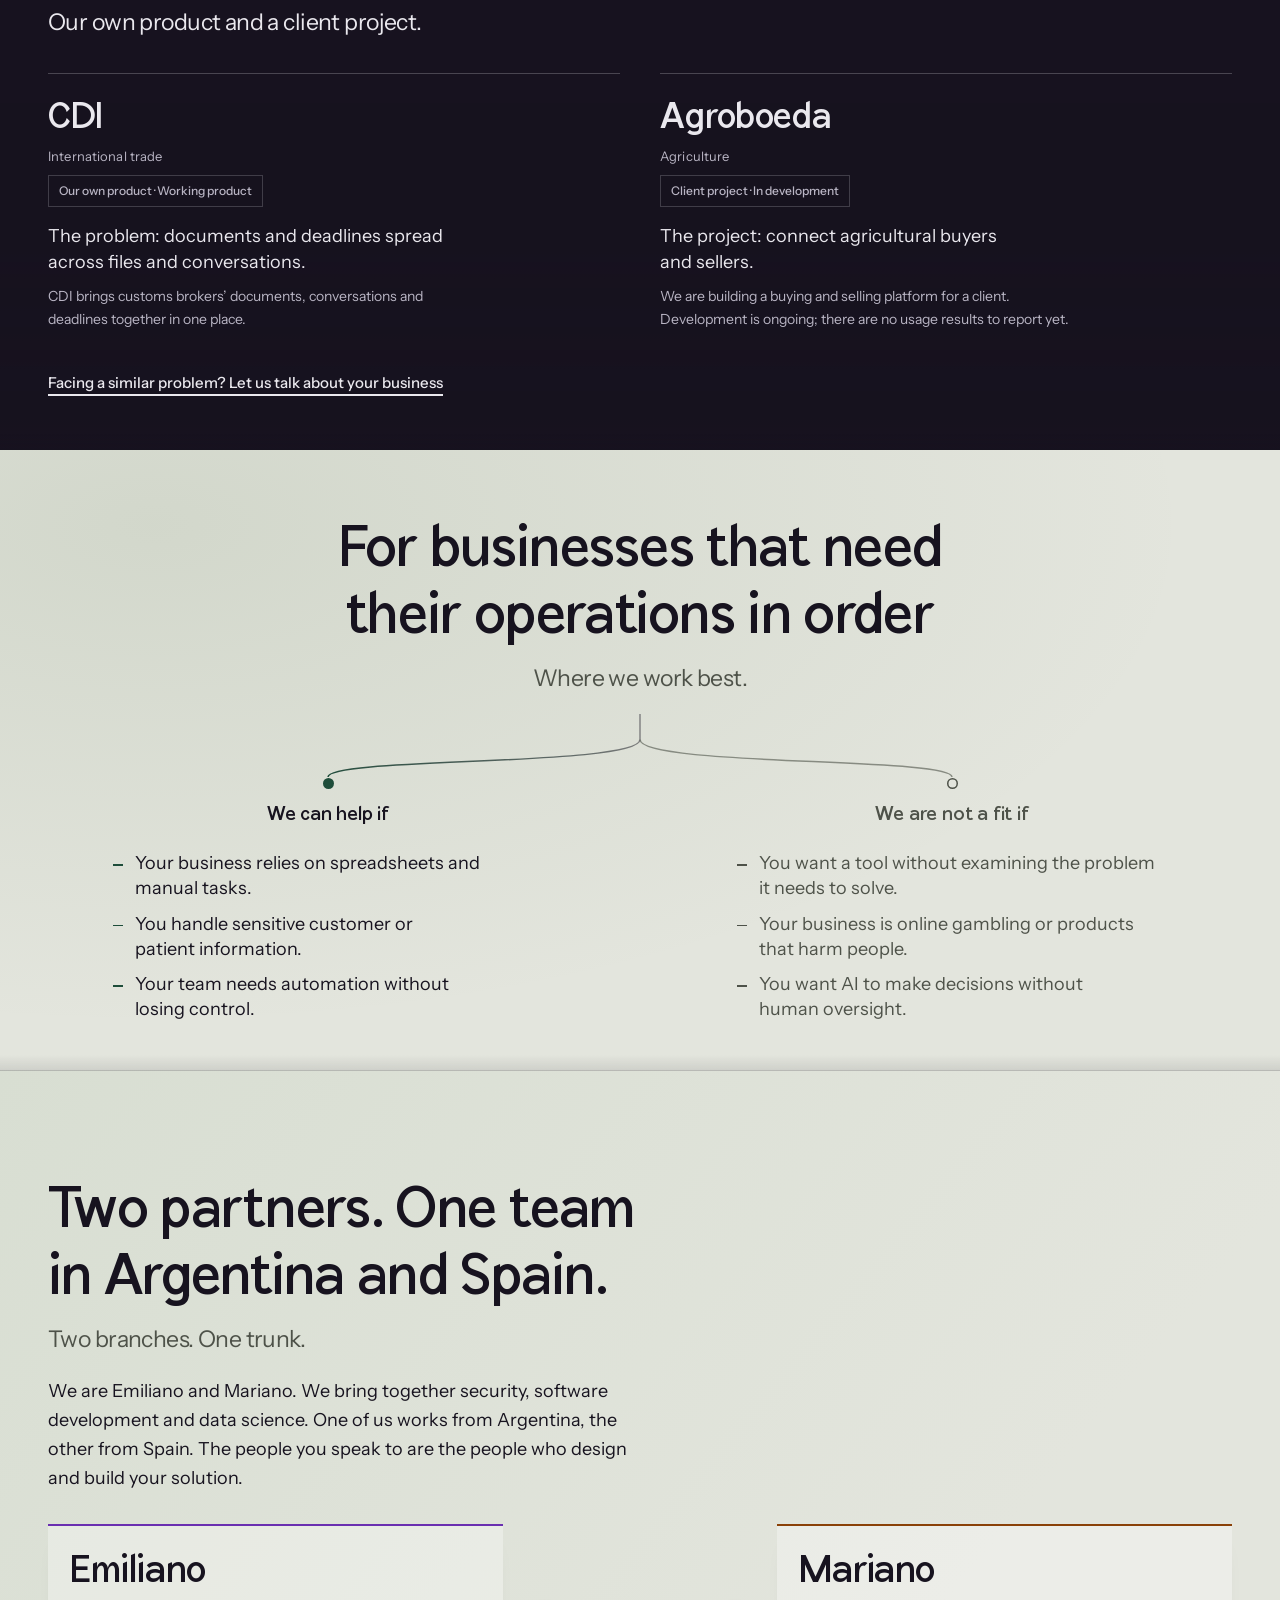
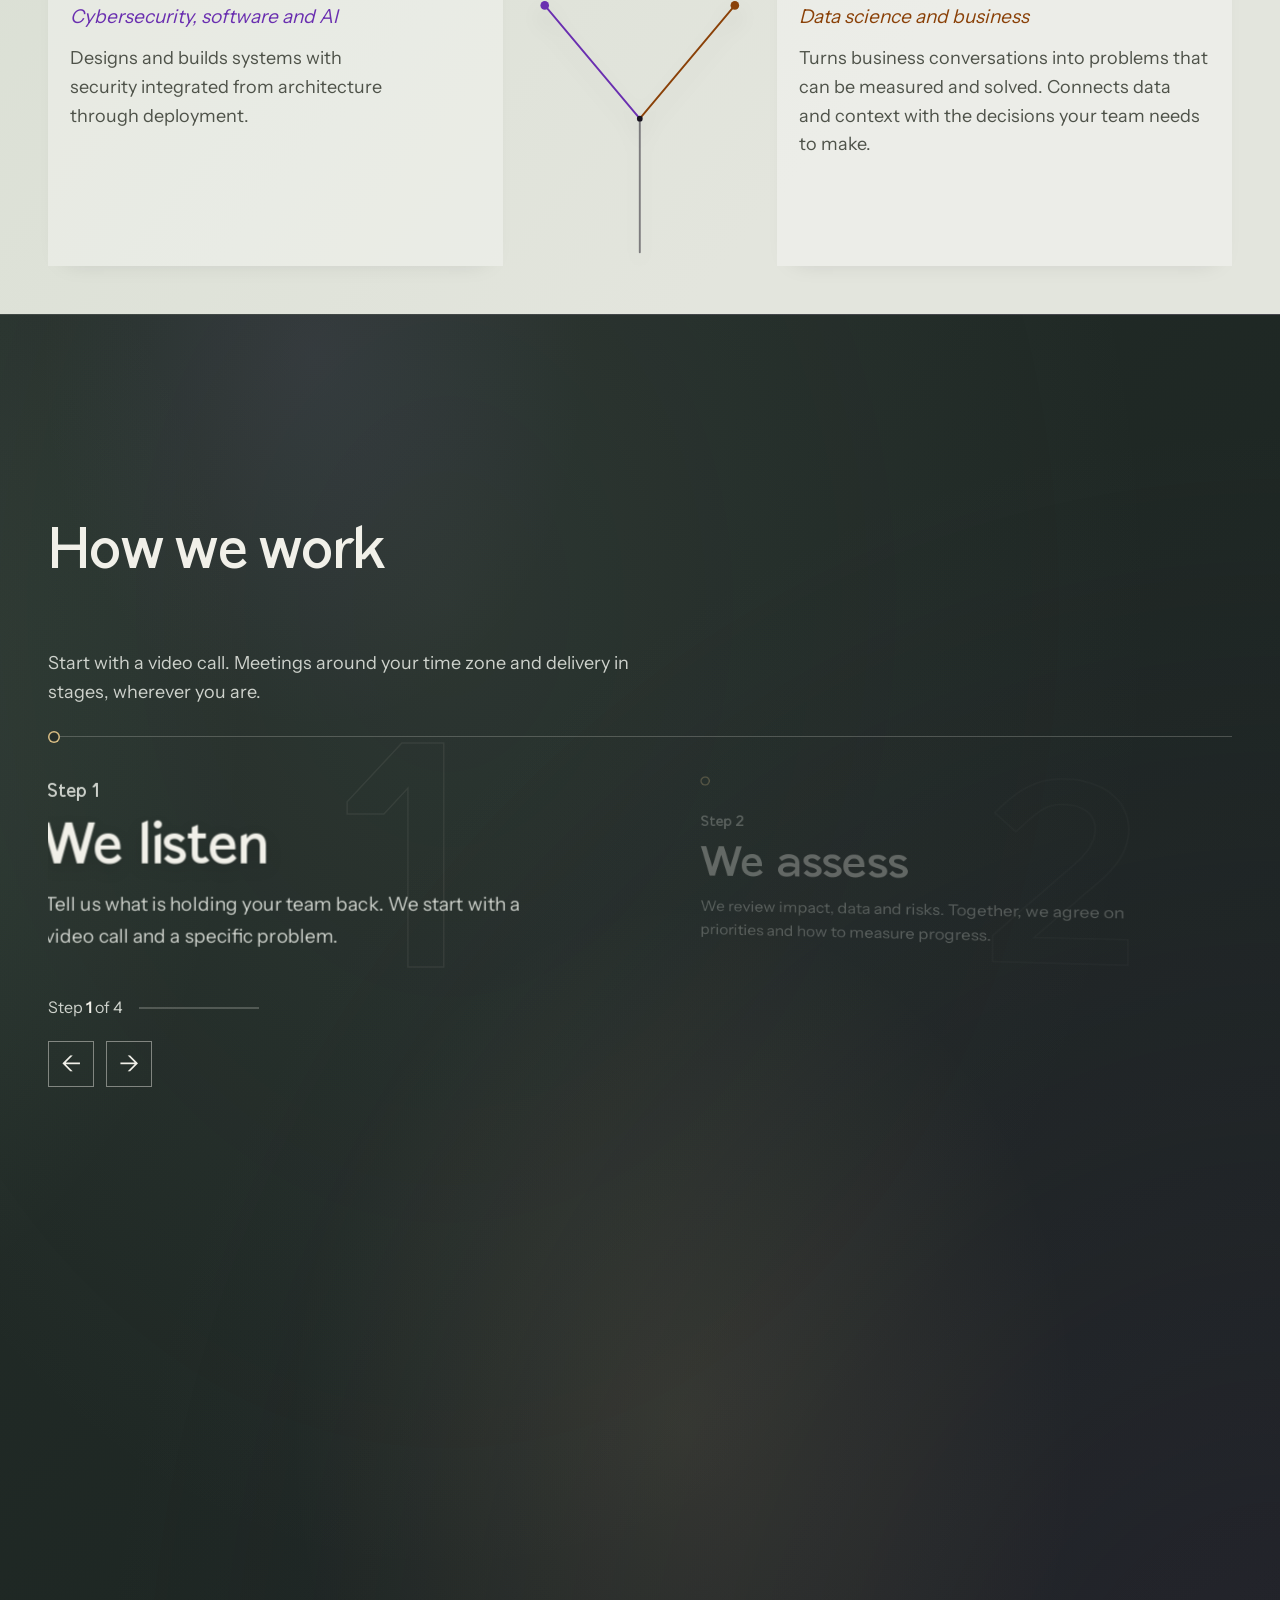
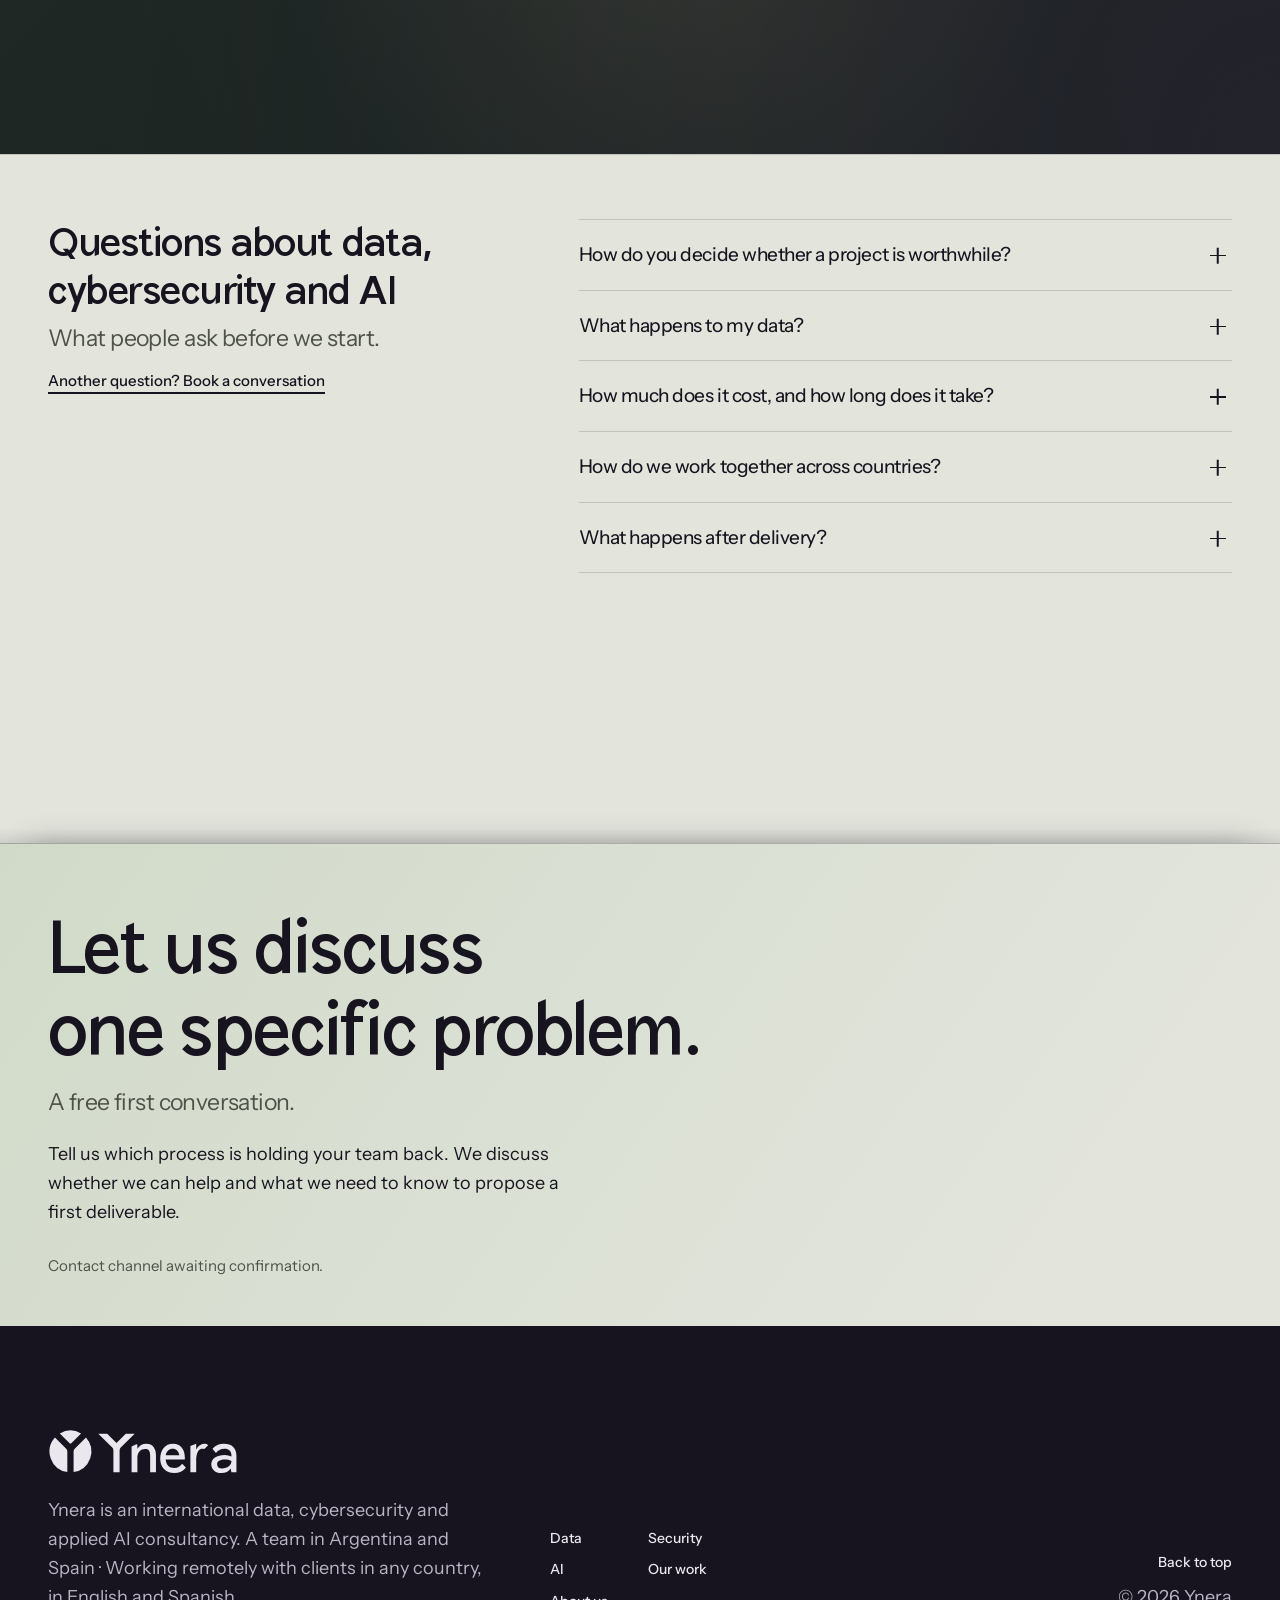
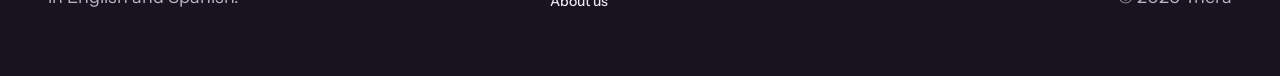
==== commit 5c161174: "Speed up first paint: inline ambience, WOFF2 body font, low-priority tree preload Co-Authored-By: Cl" ====
--- a/en.html
+++ b/en.html
@@ -2,8 +2,50 @@
 <html lang="en">
 <head>
 <meta charset="utf-8">
-<link rel="preload" href="tree.js?v=entry3" as="script">
-<script src="ambience.js?v=3"></script>
+<link rel="preload" href="tree.js?v=entry3" as="script" fetchpriority="low">
+<script id="ambience-inline">/* Local clock only. No geolocation, requests, timers or extra render loop. */
+(() => {
+  const palettes = {
+    night: {top:[.012,.014,.06], mid:[.035,.02,.075], low:[.01,.008,.02], horizon:[.14,.035,.2], haze:[0,.06,.07], stars:1, daylight:0, warmth:0, emission:1, particles:1, ambient:.55, sun:1.1, skyLight:'#7f8cff', groundLight:'#2a1b88', sunLight:'#b8c4ff', fallback:'#2a2040'},
+    day: {top:[.035,.10,.18], mid:[.08,.18,.26], low:[.018,.04,.035], horizon:[.09,.07,.025], haze:[.005,.035,.045], stars:0, daylight:1, warmth:.2, emission:.38, particles:.25, ambient:1.15, sun:1.6, skyLight:'#cadbd6', groundLight:'#435544', sunLight:'#ffe1b3', fallback:'#344d53'},
+    dusk: {top:[.075,.025,.075], mid:[.22,.075,.105], low:[.018,.012,.027], horizon:[.3,.13,.055], haze:[.04,.015,.06], stars:.28, daylight:.3, warmth:1, emission:.7, particles:.6, ambient:.7, sun:1.25, skyLight:'#d7a5b1', groundLight:'#463047', sunLight:'#ffbd80', fallback:'#6d3e4b'}
+  };
+  const smooth = t => {t=Math.max(0,Math.min(1,t));return t*t*(3-2*t);};
+  const colorMix=(a,b,t)=>'#'+[1,3,5].map(i=>{
+    const x=parseInt(a.slice(i,i+2),16),y=parseInt(b.slice(i,i+2),16);
+    return Math.round(x+(y-x)*t).toString(16).padStart(2,'0');
+  }).join('');
+  const mix = (a,b,t) => Object.fromEntries(Object.keys(a).map(k => [k,
+    Array.isArray(a[k]) ? a[k].map((v,i)=>v+(b[k][i]-v)*t) :
+    typeof a[k]==='number' ? a[k]+(b[k]-a[k])*t : colorMix(a[k],b[k],t)
+  ]));
+  function at(hour) {
+    hour=((hour%24)+24)%24;
+    if(hour<6 || hour>=21) return {...palettes.night,phase:'night'};
+    if(hour<8) return {...mix(palettes.night,palettes.day,smooth((hour-6)/2)),phase:'day'};
+    if(hour<17) return {...palettes.day,phase:'day'};
+    if(hour<19) return {...mix(palettes.day,palettes.dusk,smooth((hour-17)/2)),phase:'dusk'};
+    return {...mix(palettes.dusk,palettes.night,smooth((hour-19)/2)),phase:'dusk'};
+  }
+  const date=new Date(), hour=date.getHours()+date.getMinutes()/60;
+  // Allowlisted preview, used by the design review; not a site control.
+  const preview=new URLSearchParams(location.search).get('scene');
+  const config=Object.hasOwn(palettes,preview)?{...palettes[preview],phase:preview}:at(hour);
+  window.YneraAmbience={...config,hour};
+  document.documentElement.dataset.scene=config.phase;
+  document.documentElement.style.setProperty('--scene-fallback',config.fallback);
+  // Keep an explicit scene preview when switching between ES and EN.
+  if (Object.hasOwn(palettes,preview)) {
+    document.addEventListener('DOMContentLoaded', () => {
+      document.querySelectorAll('.language-switch a').forEach(link => {
+        const target = new URL(link.href, location.href);
+        target.searchParams.set('scene', preview);
+        link.href = target.href;
+      });
+    }, {once:true});
+  }
+  // ponytail: sample once per visit; keeps long reading sessions visually stable.
+})();</script>
 <meta name="viewport" content="width=device-width, initial-scale=1, viewport-fit=cover">
 <title data-copy="0">Ynera | International data, cybersecurity and AI consultancy</title>
 <meta name="description" content="International data, cybersecurity and applied AI consultancy. A team in Argentina and Spain, working remotely in English and Spanish. Free initial consultation." data-copy="1">
@@ -19,6 +61,7 @@
 <meta name="twitter:title" content="Ynera | International data, cybersecurity and AI consultancy" data-copy="6">
 <meta name="twitter:description" content="We connect your data, reduce risks and automate tasks with AI and human review. A team in Argentina and Spain." data-copy="7">
 <link rel="preload" href="fonts/ynera-rama.woff2?v=1" as="font" type="font/woff2" crossorigin>
+<link rel="preload" href="fonts/instrument-sans.woff2?v=1" as="font" type="font/woff2" crossorigin>
 <link rel="icon" type="image/svg+xml" href="brand/ynera-favicon.svg?v=d3">
 <!-- Datos estructurados sincronizados con las preguntas frecuentes. -->
 <script type="application/ld+json">{
@@ -498,7 +541,7 @@
   *,*::before,*::after{transition:none!important;animation:none!important}
 }
 </style>
-<link rel="stylesheet" href="typography.css?v=cine-1">
+<link rel="stylesheet" href="typography.css?v=carga-1">
 
 
 </head>
--- a/typography.css
+++ b/typography.css
@@ -1,5 +1,5 @@
 /* Ynera — contraste editorial / precisión funcional */
-@font-face{font-family:"Instrument Sans";src:url("fonts/instrument-sans.ttf") format("truetype");font-weight:400 700;font-display:swap}
+@font-face{font-family:"Instrument Sans";src:url("fonts/instrument-sans.woff2?v=1") format("woff2"),url("fonts/instrument-sans.ttf") format("truetype");font-weight:400 700;font-display:swap}
 @font-face{font-family:"Ynera Bifurca";src:url("fonts/ynera-bifurca.woff2?v=2") format("woff2");font-weight:400;font-display:swap}
 body{font-family:var(--f);line-height:1.6;word-spacing:normal;font-variant-numeric:lining-nums proportional-nums}
 h1,h2{font-family:var(--display);font-weight:400;font-synthesis:none;letter-spacing:-.02em;word-spacing:normal;line-height:1.08}
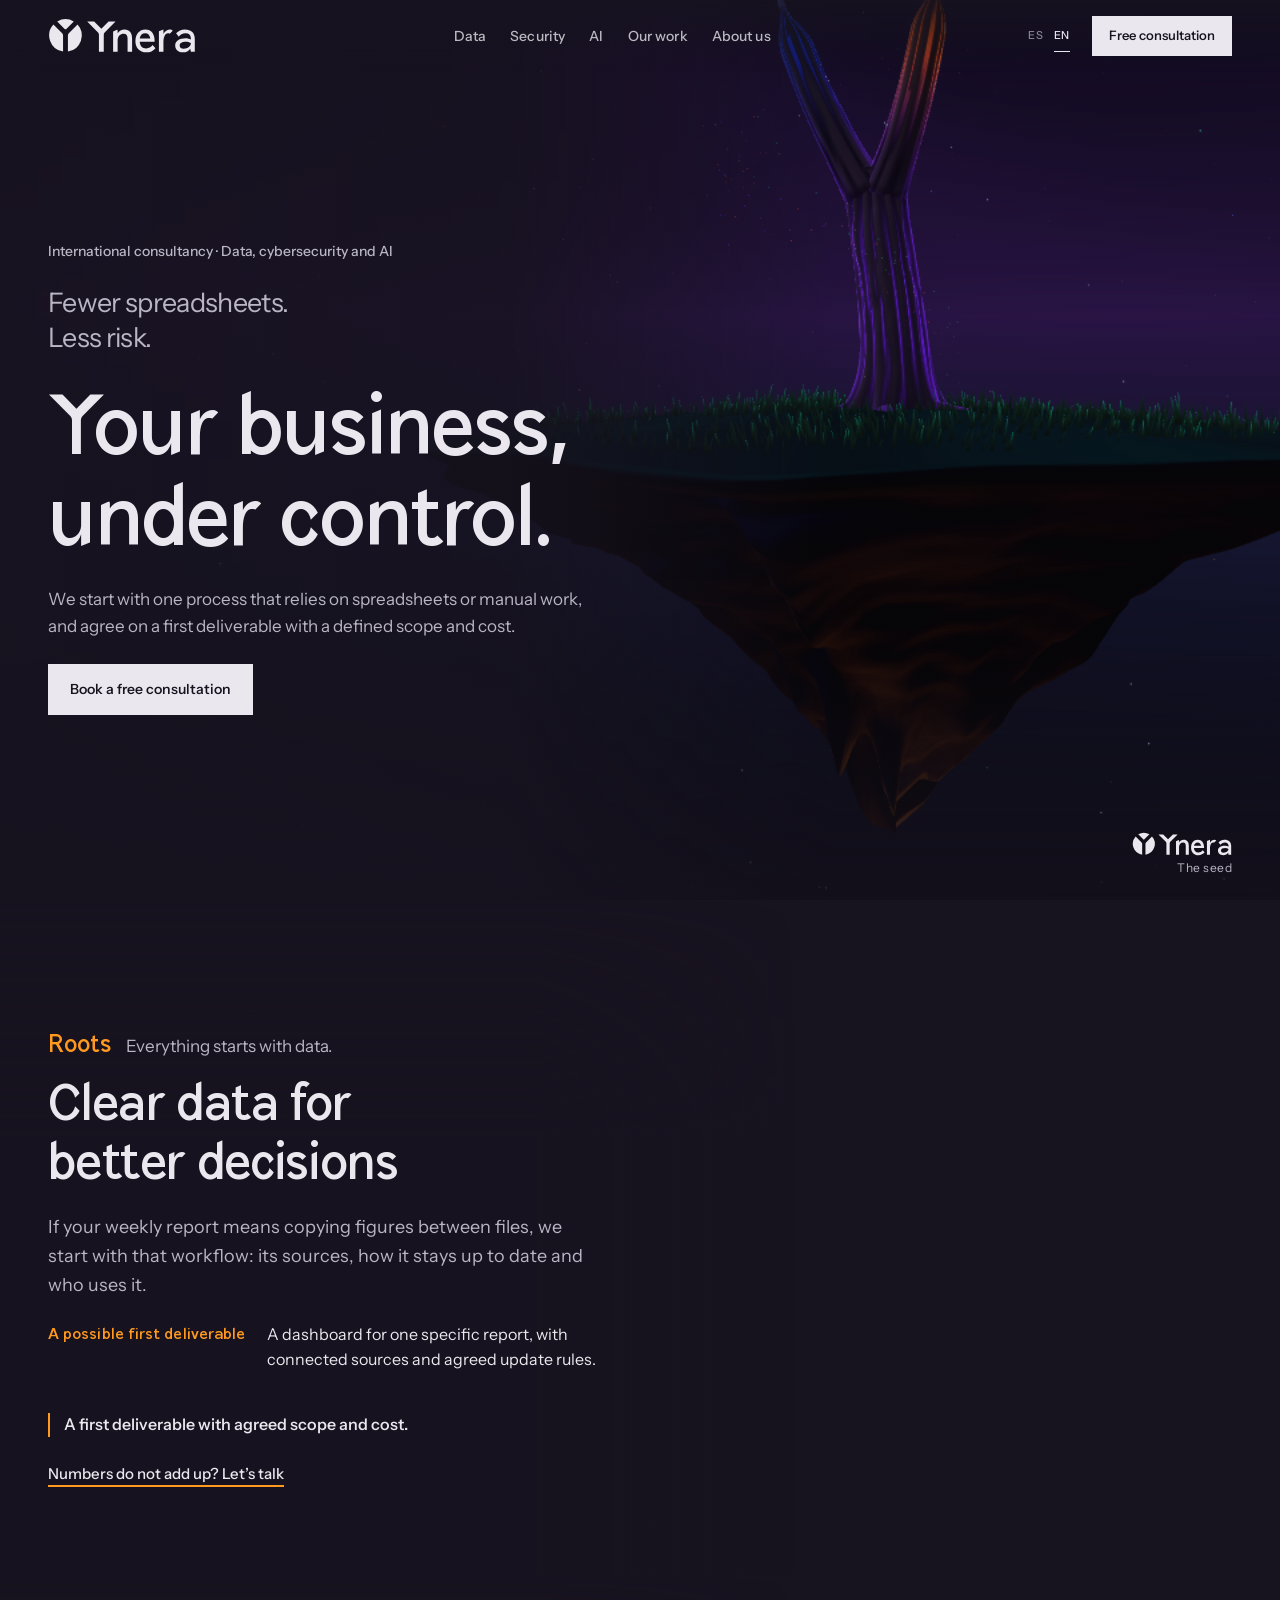
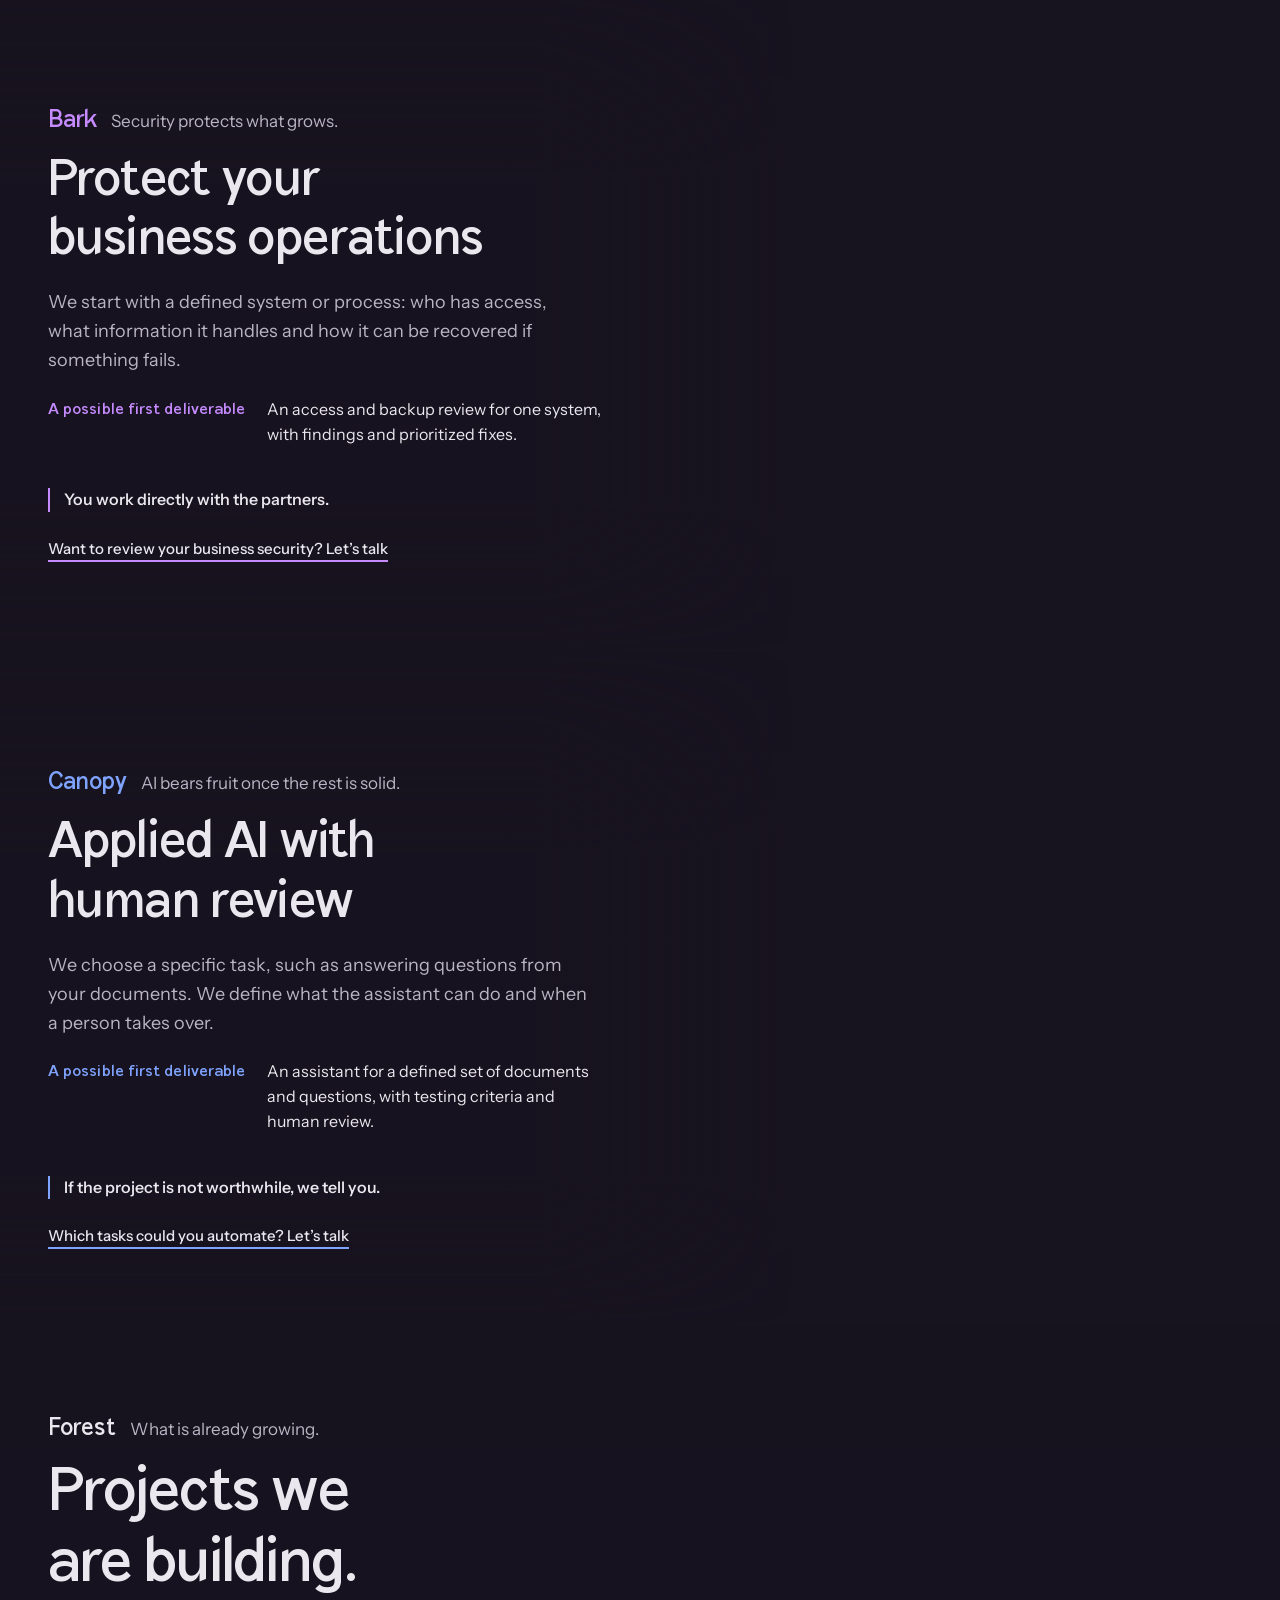
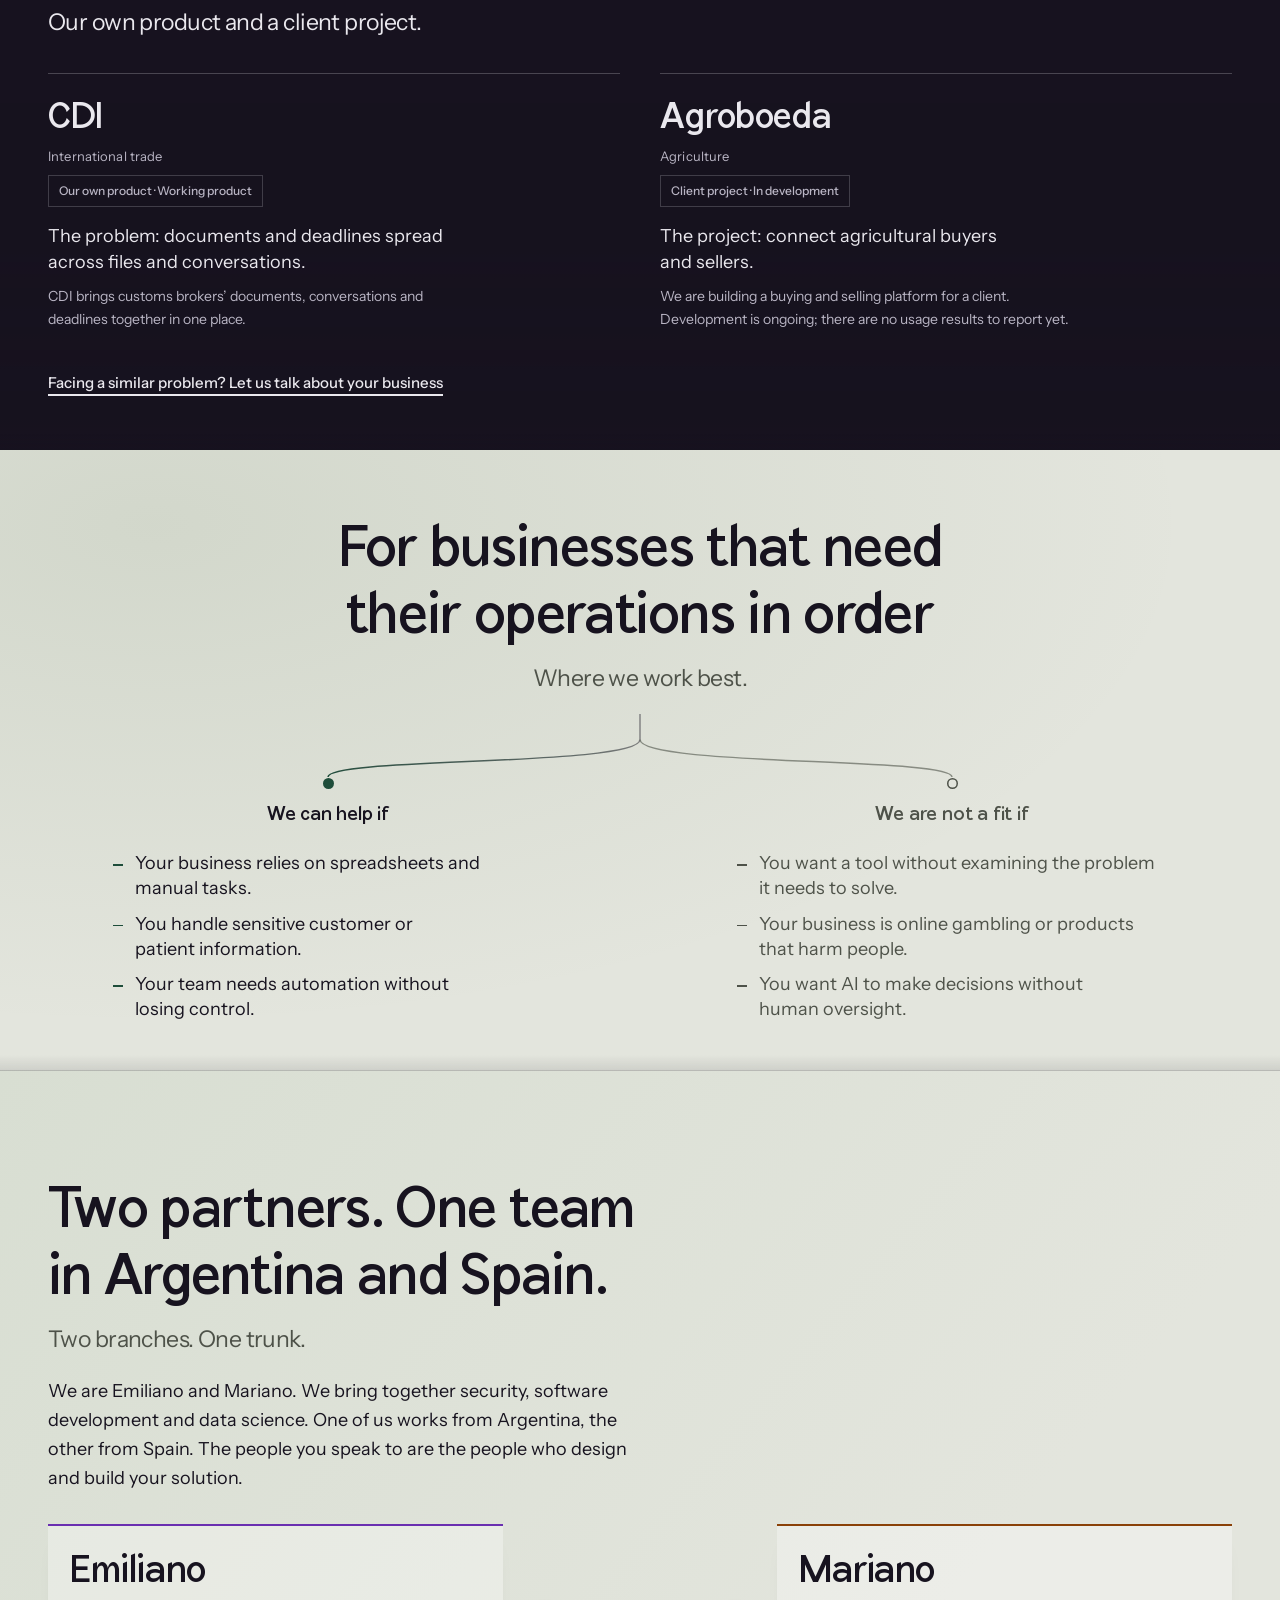
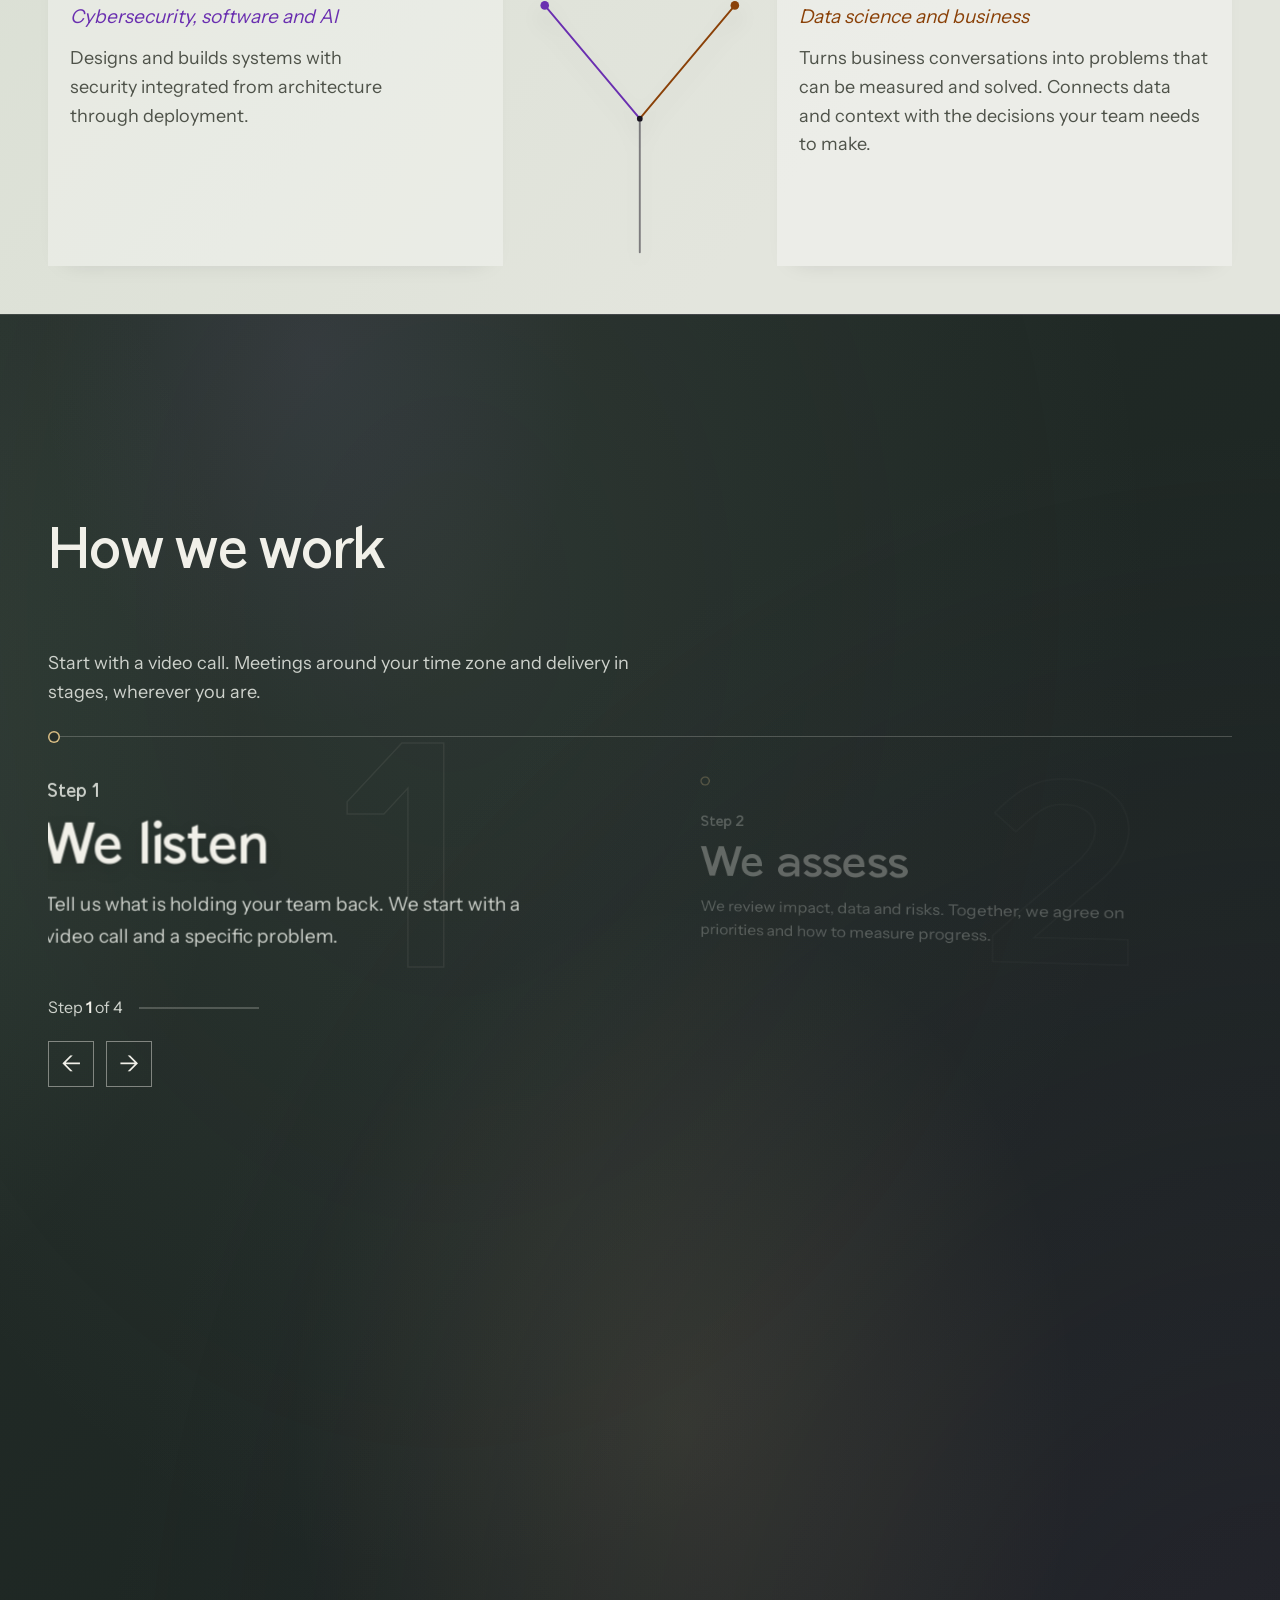
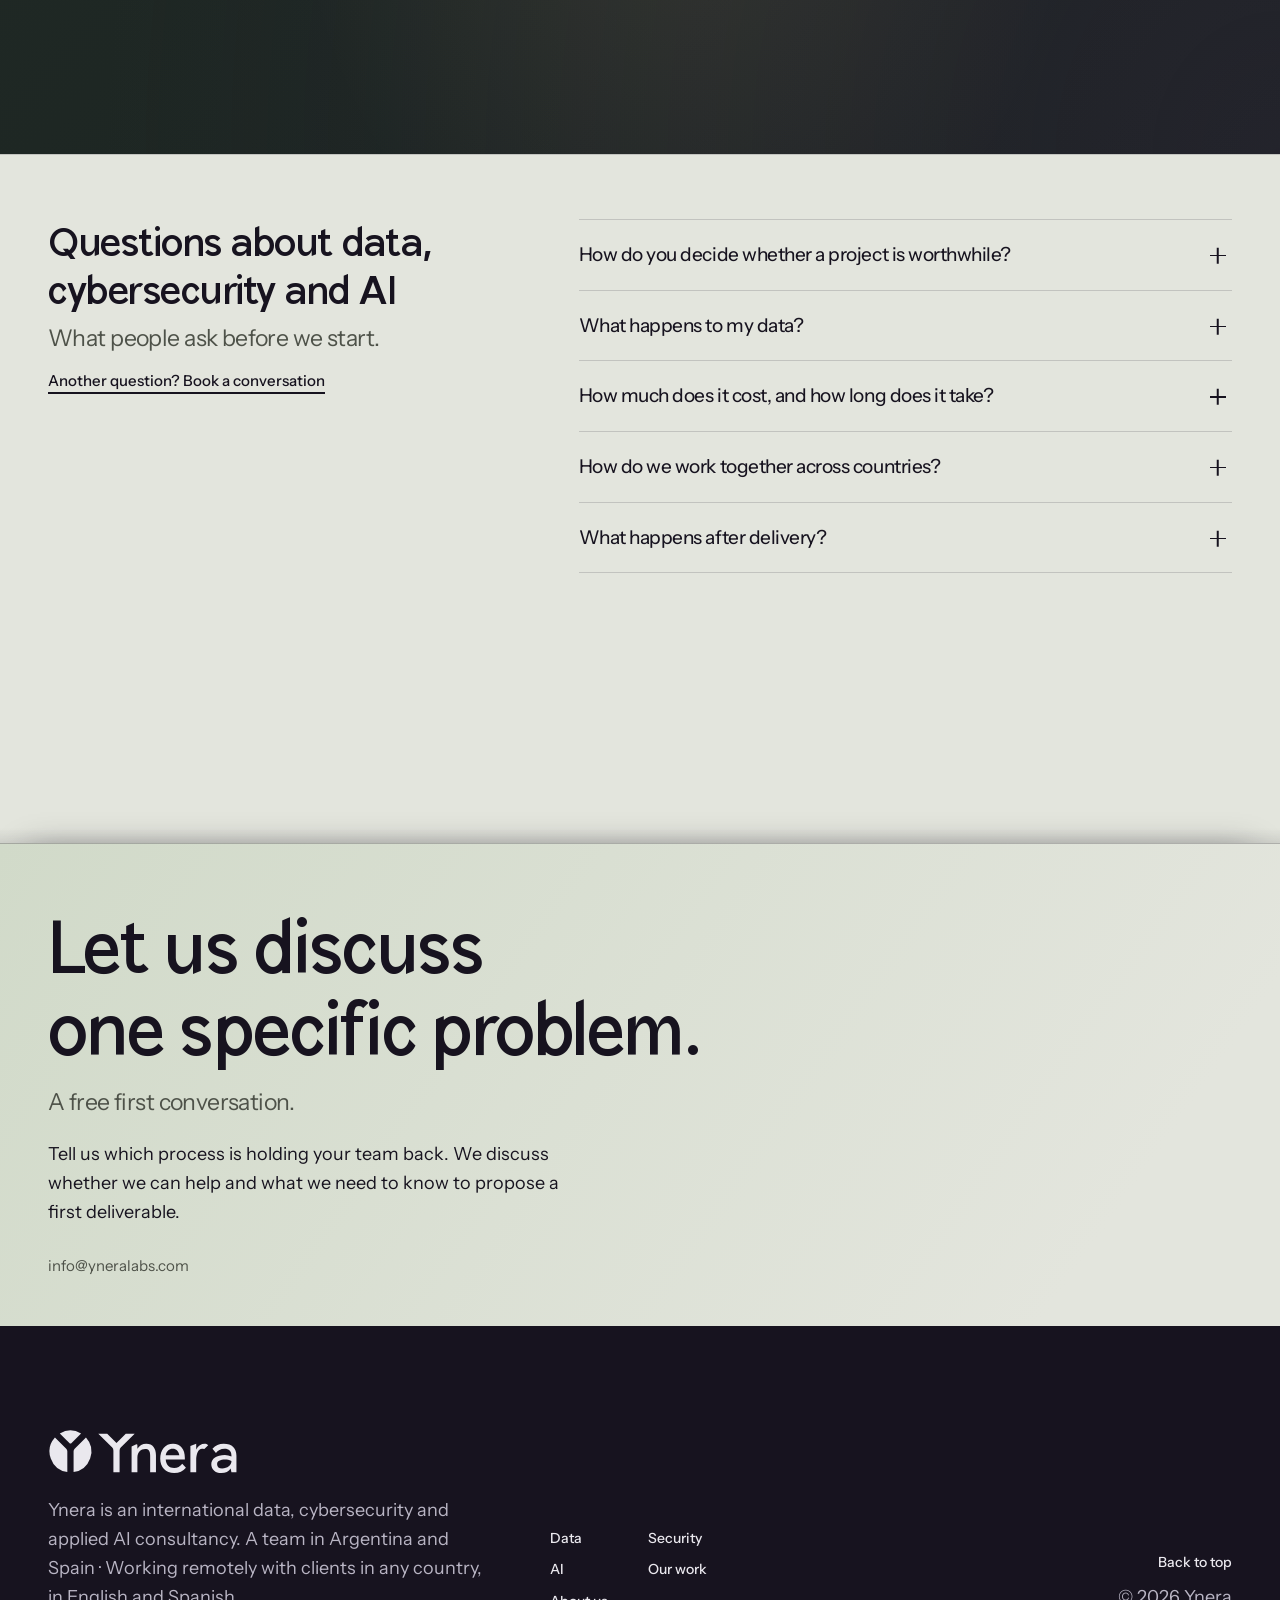
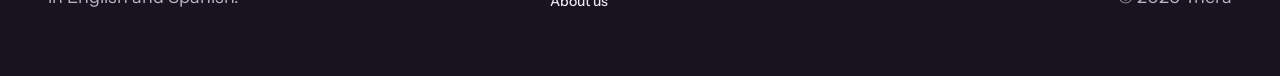
==== commit 5abd300d: "Change contact pending message to email address Updated contact information in the HTML file." ====
--- a/en.html
+++ b/en.html
@@ -767,7 +767,7 @@
       <p class="lede poem" data-copy="119">A free first conversation.</p>
       <p class="lede" data-copy="120">Tell us which process is holding your team back. We discuss whether we can help and what we need to know to propose a first deliverable.</p>
     </div>
-    <p class="contact-pending" data-copy="121">Contact channel awaiting confirmation.</p>
+    <p class="contact-pending" data-copy="121">info@yneralabs.com</p>
   </div>
 </section>
 
@@ -892,4 +892,4 @@
 </script>
 
 
-</body></html>+</body></html>
